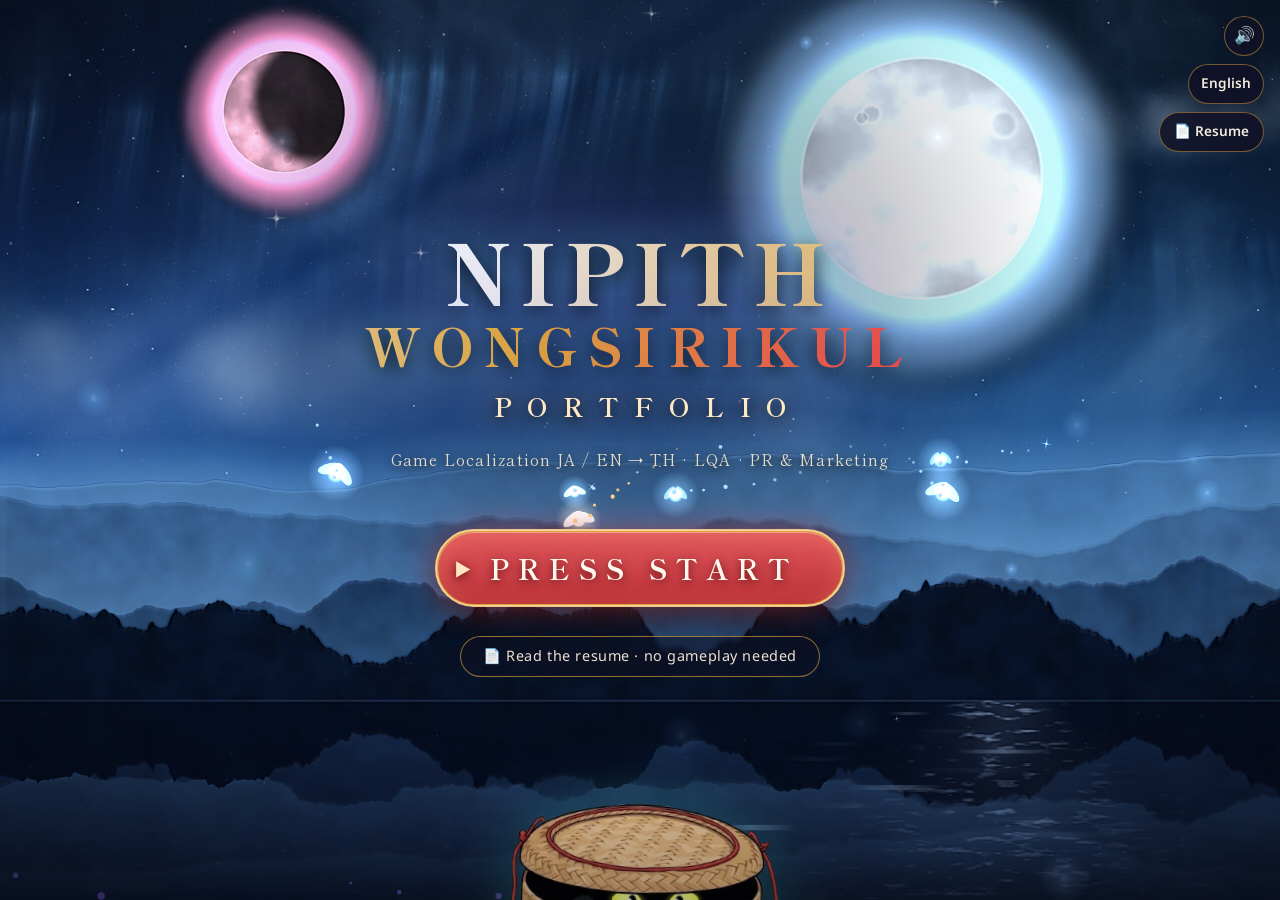
==== index.html @ 9133d3b0 "Interactive game resume — first commit เว็บเรซูเม่แบบเกม top-down (HTML + Canvas 2D + Vanilla JS, ไม" ====
<!DOCTYPE html>
<html lang="th">
<head>
  <meta charset="UTF-8">
  <meta name="viewport" content="width=device-width, initial-scale=1.0, user-scalable=no, viewport-fit=cover">
  <title>Interactive Game Resume</title>
  <link rel="icon" type="image/png" href="assets/favicon.png">
  <link rel="preconnect" href="https://fonts.googleapis.com">
  <link rel="preconnect" href="https://fonts.gstatic.com" crossorigin>

  <!-- ★ preload เฉพาะของที่ "จอแรก" ต้องใช้ (2026-07-20 — แก้อาการค้างก่อนเข้า Title)
       เดิมภาพห้อง/เฟอร์นิเจอร์แย่งแบนด์วิดท์กับฉากหลัง Title ทำให้ Title ขึ้นช้า ~5s
       ภาพห้องย้ายไปโหลดทีหลังแล้ว (renderer.preloadRoom() ใน main.js) -->
  <link rel="preload" as="image" href="assets/kratib.webp" fetchpriority="high">
  <link rel="preload" as="image" href="assets/bg-sky.webp">
  <link rel="preload" as="image" href="assets/bg-mid.webp">
  <link rel="preload" as="image" href="assets/bg-near.webp">
  <link href="https://fonts.googleapis.com/css2?family=Noto+Sans+Thai:wght@400;600;700&family=Noto+Sans+JP:wght@400;600;700&family=Orbitron:wght@500;700;900&family=Shippori+Mincho:wght@500;600;700;800&family=Noto+Serif+Thai:wght@500;600;700&display=swap" rel="stylesheet">
  <link rel="stylesheet" href="css/style.css">
</head>
<body>
  <canvas id="game-canvas"></canvas>

  <!-- ช่วงเปิดตัว: ข้อความทั้งหมดถูกเติมโดย JS จาก content.js -->
  <!-- ตัวบอกสถานะระหว่างรอโมดูล/ฟอนต์โหลด (CSS ล้วน ไม่รอ JS)
       title.js ลบทิ้งทันทีที่ Title พร้อม — กันจอว่างเปล่าดูเหมือนเว็บค้าง -->
  <div id="boot"><span class="boot-moon">月</span><span class="boot-bar"></span></div>

  <div id="intro">
    <canvas id="fx-canvas"></canvas>
    <img id="kratib" src="assets/kratib.webp" alt="Gatip" draggable="false" fetchpriority="high">
    <div id="intro-flash"></div>
    <div class="bar bar-top"></div>
    <div class="bar bar-bottom"></div>
    <div id="intro-title">
      <div id="intro-logo"></div>
      <div id="intro-tagline"></div>
      <!-- ★ 2026-07-20: บอกสายงานตั้งแต่วินาทีแรก — HR เปิดมาต้องรู้ทันทีว่าเราคือสายอะไร -->
      <div id="intro-role"></div>
      <div id="press-start"></div>
      <!-- ทางลัดสำหรับ HR ที่ไม่อยากเล่นเกม — เปิด Resume Mode ได้ตั้งแต่หน้า Title -->
      <button id="title-resume"></button>
    </div>
    <div id="intro-dialog" class="hidden">
      <div id="dialog-text"></div>
      <div id="dialog-next" class="hidden">▾</div>
      <div id="dialog-choices"></div>
    </div>
    <button id="intro-skip" class="hidden"></button>
  </div>

  <!-- Panel เนื้อหาตอน interact กับวัตถุ (ข้อความเติมโดย JS จาก content.js)
       โครง: หัว (คลื่นคราม+ชื่อ+ปุ่มปิด) คงที่ / เนื้อหา scroll ข้างใน — บน-ล่างไม่แหว่ง -->
  <div id="panel" class="hidden">
    <div id="panel-box">
      <div id="panel-head">
        <h2 id="panel-title"></h2>
        <button id="panel-close">✕</button>
      </div>
      <div id="panel-scroll">
        <div id="panel-body"></div>
      </div>
    </div>
  </div>

  <!-- Resume Mode: หน้า resume แบบ scroll ปกติสำหรับ HR ที่รีบ (เนื้อหาเติมโดย JS จาก content.js) -->
  <div id="resume-mode" class="hidden" role="dialog" aria-modal="true" aria-labelledby="resume-name">
    <button id="resume-close">✕</button>
    <div id="resume-box"></div>
  </div>

  <!-- ตัวควบคุมจอสัมผัส: จอยสติ๊กลอยตามจุดแตะ (ครึ่งซ้าย) + ปุ่ม interact (ขวาล่าง) -->
  <div id="joystick" class="hidden" aria-hidden="true"><div id="joystick-knob"></div></div>
  <button id="interact-btn" class="hidden" aria-label="interact">✦</button>

  <!-- screen transition: ม่านมืด fade ตอนสลับฉาก (เช่น กด 🏠 กลับหน้า Title) -->
  <div id="screen-fade" aria-hidden="true"></div>

  <!-- HUD มุมขวาบน: เสียง / ภาษา / Resume Mode / กลับหน้าหลัก -->
  <div id="hud">
    <button id="mute-btn" aria-label="toggle sound">🔊</button>
    <button id="lang-btn" aria-label="change language">🌐</button>
    <button id="resume-btn"></button>
    <button id="home-btn" class="hidden" aria-label="back to title">🏠</button>
  </div>

  <!-- ★ 2026-07-20: ตัวนับความคืบหน้า "สำรวจแล้ว x/13 โซน" — โผล่หลังเข้าห้องแล้ว
       ทำให้คนอยากเปิดดูให้ครบ (ข้อได้เปรียบเดียวที่เว็บเกมมีเหนือ PDF) -->
  <div id="progress" class="hidden" aria-live="polite"></div>

  <script type="module" src="js/main.js"></script>
</body>
</html>
---- css/style.css ----
/* ============================================
   Interactive Game Resume — Base Styles
   Palette: dark base + neon cyan/purple/pink glow
   ============================================ */

:root {
  /* พื้นหลังโทนมืด */
  --bg-deep: #0a0e1a;
  --bg-mid: #101828;
  --bg-soft: #141a2e;

  /* สีเรืองแสงหลัก (ฟ้า-ม่วง-ชมพู) */
  --neon-cyan: #4de3ff;
  --neon-purple: #a06bff;
  --neon-pink: #ff6bd6;

  /* ตัวอักษร */
  --text-main: #e8ecf8;
  --text-dim: #8a93b0;

  --font-body: 'Noto Sans Thai', 'Noto Sans JP', system-ui, -apple-system, sans-serif;
  --font-display: 'Orbitron', 'Noto Sans Thai', 'Noto Sans JP', sans-serif;
}

* {
  margin: 0;
  padding: 0;
  box-sizing: border-box;
}

html, body {
  width: 100%;
  height: 100%;
  overflow: hidden;
  background: var(--bg-deep);
  color: var(--text-main);
  font-family: var(--font-body);
  -webkit-font-smoothing: antialiased;
  touch-action: none;           /* กัน scroll/zoom บนมือถือระหว่างเล่น */
  overscroll-behavior: none;
  user-select: none;
  -webkit-user-select: none;
}

#game-canvas {
  position: fixed;
  inset: 0;
  width: 100%;
  height: 100%;
  display: block;
}

.hidden {
  display: none !important;
}

/* ============================================
   ช่วงเปิดตัว (Intro / First Impression)
   ============================================ */

#intro {
  position: fixed;
  inset: 0;
  z-index: 100;
  overflow: hidden;
  /* ฉากจริงเป็นเลเยอร์ภาพวาดบน canvas (parallax) — นี่คือสี fallback ระหว่างโหลด */
  background: linear-gradient(180deg, #03091a 0%, #0c2248 55%, #0a1a38 76%, #04101f 100%);
  transition: opacity 0.7s ease;
}

#intro.intro-exit {
  opacity: 0;
  pointer-events: none;
}

/* vignette ขอบจอมืดแบบหนัง — เพิ่มมิติให้ทั้งฉากโดยไม่กินแรงเครื่อง */
#intro::after {
  content: '';
  position: absolute;
  inset: 0;
  pointer-events: none;
  z-index: 4;
  background: radial-gradient(ellipse 90% 75% at 50% 42%,
    transparent 55%, rgba(4, 6, 13, 0.55) 100%);
}

#fx-canvas {
  position: absolute;
  inset: 0;
  width: 100%;
  height: 100%;
}

#kratib {
  position: absolute;
  top: 0;
  left: 0;
  width: clamp(200px, 42vmin, 400px);
  /* ★ 2026-07-20: ซ่อนไว้ก่อน — <img> อยู่ใน HTML ตั้งแต่แรก แต่ JS (type=module
     จึง defer) ยังไม่ทันย้ายตำแหน่ง ทำให้เห็นโลโก้กระติ๊บค้างมุมซ้ายบนหลายวินาที
     title.js จะเติม class .ready ให้ทันทีที่ตั้ง transform เสร็จ */
  visibility: hidden;
  will-change: transform;
  filter: drop-shadow(0 0 28px rgba(77, 227, 255, 0.35)) drop-shadow(0 14px 22px rgba(0, 0, 0, 0.5));
  pointer-events: none;
  user-select: none;
  -webkit-user-drag: none;
}

#kratib.ready {
  visibility: visible;
}

#kratib.fade-in {
  animation: fade-in 0.5s ease both;
}

@keyframes fade-in {
  from { opacity: 0; }
  to { opacity: 1; }
}

/* --- จอ Title / PRESS START --- */

#intro-title {
  position: absolute;
  inset: 0;
  display: flex;
  flex-direction: column;
  align-items: center;
  justify-content: center;
  gap: 14px;
  text-align: center;
  transition: opacity 0.45s ease;
}

#intro-title.fade-out {
  opacity: 0;
  pointer-events: none;
}

#intro-logo {
  font-family: var(--font-display);
  font-size: clamp(2.4rem, 8vw, 5.2rem);
  font-weight: 900;
  letter-spacing: 0.1em;
  line-height: 1.12;
  /* ★ ห้ามใส่ text-shadow ที่นี่ — ตัวอักษรเป็น background-clip:text (สีโปร่งใส)
     เงาจะทะลุขึ้นมาทับ gradient จนตัวอักษรกลายเป็นสีดำ ให้ใช้ drop-shadow ที่ .logo-row */
}

.logo-row {
  display: block;
  white-space: nowrap;
  /* เงาดำหนาตัดฉากสว่าง + glow สองชั้น (drop-shadow เคารพรูปตัวอักษร gradient) */
  filter:
    drop-shadow(0 5px 10px rgba(0, 0, 0, 0.9))
    drop-shadow(0 0 22px rgba(77, 227, 255, 0.45))
    drop-shadow(0 0 55px rgba(160, 107, 255, 0.55));
}

/* นามสกุลบรรทัดสอง ย่อลงให้ความกว้างสมดุลแบบโลโก้เกมสองชั้น */
#intro-logo .logo-row:nth-child(2) {
  font-size: 0.62em;
  letter-spacing: 0.22em;
}

/* ตัวอักษรโลโก้แยกตัว: slam ตอกลงจอทีละตัว แล้วคลื่นแสงวิ่งไล่ผ่าน
   (gradient ของแต่ละตัวถูกเซ็ตจาก JS ให้ไล่สีต่อเนื่องทั้งคำ) */
.logo-letter {
  display: inline-block;
  -webkit-background-clip: text;
  background-clip: text;
  color: transparent;
  animation:
    letter-slam 0.5s cubic-bezier(0.16, 1, 0.3, 1) both,
    letter-wave 2.6s ease-in-out infinite;
}

@keyframes letter-slam {
  0% { opacity: 0; transform: translateY(-110px) scale(3); filter: blur(16px); }
  55% { opacity: 1; transform: translateY(0) scale(1); filter: blur(0); }
  72% { transform: translateY(7px) scale(0.94); }
  100% { transform: translateY(0) scale(1); filter: blur(0); }
}

@keyframes letter-wave {
  0%, 100% { filter: brightness(1); }
  50% { filter: brightness(1.8); }
}

/* โลโก้แตกกระจายไปแล้ว (particle รับช่วงต่อบน canvas) */
#intro-logo.shattered .logo-letter {
  visibility: hidden;
  animation: none;
}

/* กด START แล้ว: ซ่อน tagline + PRESS START แต่โลโก้อยู่ต่อรอโดนพุ่งทะลุ */
#intro.go #intro-tagline,
#intro.go #press-start {
  animation: none;
  opacity: 0;
  transition: opacity 0.25s ease;
  pointer-events: none;
}

#intro-tagline {
  font-family: var(--font-display);
  font-size: clamp(1rem, 3vw, 1.6rem);
  font-weight: 700;
  letter-spacing: 0.62em;
  padding-left: 0.62em; /* ชดเชย letter-spacing ตัวสุดท้าย */
  color: #dcebff;
  text-shadow:
    0 3px 14px rgba(0, 0, 0, 0.9),
    0 0 26px rgba(77, 227, 255, 0.55);
  animation: fade-up 0.8s ease 0.55s both;
}

#press-start {
  position: relative;
  margin-top: 42px;
  padding: 13px 36px 13px calc(36px + 0.3em);
  font-family: var(--font-display);
  font-size: clamp(1rem, 3vw, 1.5rem);
  letter-spacing: 0.3em;
  color: var(--neon-cyan);
  text-shadow: 0 0 18px rgba(77, 227, 255, 0.8);
  border: 1px solid rgba(77, 227, 255, 0.5);
  border-radius: 999px;
  background: rgba(77, 227, 255, 0.06);
  box-shadow:
    0 0 26px rgba(77, 227, 255, 0.22),
    inset 0 0 20px rgba(77, 227, 255, 0.08);
  cursor: pointer;
  animation:
    fade-up 0.6s ease 1.2s both,
    press-pulse 1.6s ease-in-out 1.9s infinite;
}

/* วงแหวนพลังงานขยายออกจากปุ่มเป็นจังหวะ */
#press-start::after {
  content: '';
  position: absolute;
  inset: -1px;
  border-radius: 999px;
  border: 1px solid rgba(77, 227, 255, 0.65);
  animation: press-ring 1.9s ease-out 2.1s infinite;
  pointer-events: none;
}

@keyframes press-ring {
  0% { opacity: 0.8; transform: scale(1); }
  100% { opacity: 0; transform: scale(1.4, 2.1); }
}

@keyframes fade-up {
  from { opacity: 0; transform: translateY(22px); }
  to { opacity: 1; transform: translateY(0); }
}

@keyframes press-pulse {
  0%, 100% { opacity: 1; }
  50% { opacity: 0.45; }
}

/* --- จอแฟลชขาวตอน "ตูม" --- */

#intro-flash {
  position: absolute;
  inset: 0;
  background: #fff;
  opacity: 0;
  pointer-events: none;
  z-index: 6; /* ทับ letterbox ด้วยตอนแฟลช */
}

#intro-flash.go {
  animation: flash-fade 0.55s ease-out both;
}

@keyframes flash-fade {
  0% { opacity: 0.95; }
  100% { opacity: 0; }
}

/* --- letterbox แถบหนังโรง --- */

.bar {
  position: absolute;
  left: 0;
  right: 0;
  height: 0;
  background: #04060d;
  z-index: 5;
  transition: height 0.5s cubic-bezier(0.16, 1, 0.3, 1);
}

.bar-top { top: 0; }
.bar-bottom { bottom: 0; }

#intro.bars .bar-top,
#intro.bars .bar-bottom {
  height: 8vh;
}

/* --- สั่นรัวเบาๆ ตอน charge / ซูมกระแทกตอน apex --- */

#intro.charging {
  animation: charge-rumble 0.075s linear infinite;
}

@keyframes charge-rumble {
  0% { transform: translate(1px, -1px); }
  50% { transform: translate(-1px, 1px); }
  100% { transform: translate(1px, 0); }
}

#intro.apex-hit {
  animation: apex-hit 0.55s cubic-bezier(0.22, 1, 0.36, 1);
}

/* จอสะเทือนสั้นๆ ตอนตัวอักษรโลโก้ตัวสุดท้ายตอกลงจอ */
#intro.title-boom {
  animation: title-boom 0.3s ease-out;
}

@keyframes title-boom {
  0% { transform: translate(0, 0); }
  25% { transform: translate(-6px, 5px); }
  50% { transform: translate(5px, -4px); }
  75% { transform: translate(-3px, 2px); }
  100% { transform: translate(0, 0); }
}

@keyframes apex-hit {
  0% { transform: scale(1); }
  10% { transform: scale(1.09) translate(-12px, 9px); }
  26% { transform: scale(1.07) translate(11px, -8px); }
  44% { transform: scale(1.045) translate(-8px, 5px); }
  64% { transform: scale(1.02) translate(5px, -3px); }
  100% { transform: scale(1); }
}

/* --- กล่องเลือกภาษา (กระจกฝ้า + กรอบ gradient เรืองแสง) --- */

#intro-dialog {
  position: absolute;
  left: 50%;
  bottom: max(7vh, env(safe-area-inset-bottom));
  transform: translateX(-50%);
  z-index: 10; /* ให้ลอยเหนือ vignette และ letterbox เสมอ — กรอบไม่โดนกลืน */
  width: min(620px, calc(100vw - 32px));
  padding: 26px 28px 24px;
  border-radius: 20px;
  text-align: center;
  background: rgba(20, 26, 46, 0.72);
  backdrop-filter: blur(16px);
  -webkit-backdrop-filter: blur(16px);
  border: 1px solid transparent;
  /* กรอบ gradient ฟ้า→ม่วง→ชมพู แบบเดียวกับโลโก้ */
  background-image:
    linear-gradient(rgba(20, 26, 46, 0.72), rgba(20, 26, 46, 0.72)),
    linear-gradient(115deg, var(--neon-cyan), var(--neon-purple), var(--neon-pink));
  background-origin: border-box;
  background-clip: padding-box, border-box;
  box-shadow:
    0 0 44px rgba(160, 107, 255, 0.22),
    0 10px 40px rgba(0, 0, 0, 0.45),
    inset 0 0 30px rgba(160, 107, 255, 0.07);
  animation: dialog-rise 0.45s cubic-bezier(0.16, 1, 0.3, 1) both;
}

@keyframes dialog-rise {
  from { opacity: 0; transform: translateX(-50%) translateY(30px) scale(0.94); }
  to { opacity: 1; transform: translateX(-50%) translateY(0) scale(1); }
}

#dialog-text {
  font-size: clamp(1rem, 2.6vw, 1.15rem);
  font-weight: 600;
  line-height: 1.6;
  letter-spacing: 0.04em;
  color: var(--text-main);
  text-shadow: 0 0 14px rgba(77, 227, 255, 0.35);
}

/* โหมดบทพูด (แนะนำตัว): ชิดซ้ายอ่านง่าย + ความสูงคงที่ กล่องไม่เด้งตอน typewriter พิมพ์ */
#intro-dialog.talk {
  text-align: left;
}

#intro-dialog.talk #dialog-text {
  min-height: 3.4em;
  padding-right: 20px; /* เว้นที่ให้ลูกศร ▾ ไม่ทับตัวหนังสือ */
}

#dialog-next {
  position: absolute;
  right: 18px;
  bottom: 10px;
  color: var(--neon-cyan);
  animation: next-bob 0.9s ease-in-out infinite;
}

@keyframes next-bob {
  0%, 100% { transform: translateY(0); }
  50% { transform: translateY(5px); }
}

#dialog-choices {
  display: flex;
  flex-wrap: wrap;
  gap: 12px;
  margin-top: 18px;
}

#dialog-choices:empty {
  display: none;
}

.choice-btn {
  flex: 1 1 auto;
  min-width: 130px;
  padding: 14px 18px;
  border-radius: 14px;
  border: 1px solid rgba(160, 107, 255, 0.45);
  background: rgba(160, 107, 255, 0.12);
  color: var(--text-main);
  font-family: var(--font-body);
  font-size: 1rem;
  font-weight: 600;
  cursor: pointer;
  transition: transform 0.15s ease, background 0.15s ease, box-shadow 0.15s ease;
}

.choice-btn:hover,
.choice-btn:focus-visible {
  background: rgba(160, 107, 255, 0.28);
  box-shadow: 0 0 18px rgba(160, 107, 255, 0.45);
  transform: translateY(-2px);
  outline: none;
}

.choice-btn:active {
  transform: translateY(0) scale(0.97);
}

/* ปุ่มภาษา 3 ปุ่ม คนละสี accent: ฟ้า / ม่วง / ชมพู */
.lang-btn {
  font-size: 1.15rem;
  text-align: center;
}

.lang-btn:nth-child(1) {
  border-color: rgba(77, 227, 255, 0.55);
  background: rgba(77, 227, 255, 0.1);
}
.lang-btn:nth-child(1):hover,
.lang-btn:nth-child(1):focus-visible {
  background: rgba(77, 227, 255, 0.26);
  box-shadow: 0 0 20px rgba(77, 227, 255, 0.5);
}

.lang-btn:nth-child(2) {
  border-color: rgba(160, 107, 255, 0.55);
  background: rgba(160, 107, 255, 0.1);
}

.lang-btn:nth-child(3) {
  border-color: rgba(255, 107, 214, 0.55);
  background: rgba(255, 107, 214, 0.1);
}
.lang-btn:nth-child(3):hover,
.lang-btn:nth-child(3):focus-visible {
  background: rgba(255, 107, 214, 0.26);
  box-shadow: 0 0 20px rgba(255, 107, 214, 0.5);
}

/* --- ปุ่ม skip / HUD --- */

#intro-skip {
  position: absolute;
  top: max(16px, env(safe-area-inset-top));
  right: 70px;
  z-index: 10; /* เหนือ vignette/letterbox เช่นเดียวกับกล่องเลือกภาษา */
  padding: 8px 16px;
  border-radius: 999px;
  border: 1px solid rgba(138, 147, 176, 0.4);
  background: rgba(20, 26, 46, 0.5);
  backdrop-filter: blur(8px);
  color: var(--text-dim);
  font-family: var(--font-body);
  font-size: 0.9rem;
  cursor: pointer;
  transition: color 0.15s ease, border-color 0.15s ease;
}

#intro-skip:hover {
  color: var(--text-main);
  border-color: var(--neon-cyan);
}

/* --- Panel เนื้อหา (interact กับวัตถุในสตูดิโอ) --- */

#panel {
  position: fixed;
  inset: 0;
  z-index: 150;
  display: flex;
  align-items: center;
  justify-content: center;
  padding: 20px;
  background: rgba(3, 6, 14, 0.55);
  backdrop-filter: blur(4px);
  -webkit-backdrop-filter: blur(4px);
}

#panel-box {
  position: relative;
  width: min(720px, 100%);
  max-height: min(84vh, 760px);
  overflow-y: auto;
  padding: 28px 30px 26px;
  border-radius: 20px;
  border: 1px solid transparent;
  /* กรอบ gradient ชุดเดียวกับกล่องเลือกภาษา */
  background-image:
    linear-gradient(rgba(16, 22, 42, 0.88), rgba(16, 22, 42, 0.88)),
    linear-gradient(115deg, var(--neon-cyan), var(--neon-purple), var(--neon-pink));
  background-origin: border-box;
  background-clip: padding-box, border-box;
  box-shadow:
    0 0 44px rgba(160, 107, 255, 0.25),
    0 14px 44px rgba(0, 0, 0, 0.5);
  animation: panel-pop 0.3s cubic-bezier(0.16, 1, 0.3, 1) both;
}

@keyframes panel-pop {
  from { opacity: 0; transform: translateY(18px) scale(0.94); }
  to { opacity: 1; transform: translateY(0) scale(1); }
}

#panel-title {
  font-size: clamp(1.2rem, 3.4vw, 1.55rem);
  font-weight: 700;
  margin-bottom: 14px;
  padding-right: 36px; /* เว้นที่ปุ่มปิด */
  text-shadow: 0 0 18px rgba(77, 227, 255, 0.35);
}

#panel-body p {
  line-height: 1.7;
  margin-bottom: 10px;
}

#panel-body p.todo {
  color: var(--text-dim);
  font-style: italic;
  border-left: 3px solid rgba(255, 210, 77, 0.5);
  padding-left: 10px;
}

#panel-close {
  position: absolute;
  top: 14px;
  right: 14px;
  width: 36px;
  height: 36px;
  border-radius: 50%;
  border: 1px solid rgba(138, 147, 176, 0.4);
  background: rgba(20, 26, 46, 0.6);
  color: var(--text-main);
  font-size: 1rem;
  cursor: pointer;
  transition: box-shadow 0.15s ease, transform 0.15s ease;
}

#panel-close:hover {
  box-shadow: 0 0 14px rgba(255, 107, 214, 0.5);
  transform: scale(1.1);
}

/* HUD เรียงแนวตั้งมุมขวาบน — ไม่ชนปุ่ม "ข้าม" ของ intro (อยู่ที่ right:70px แถวบนสุด) */
#hud {
  position: fixed;
  top: max(16px, env(safe-area-inset-top));
  right: 16px;
  z-index: 200;
  display: flex;
  flex-direction: column;
  align-items: flex-end;
  gap: 8px;
}

#mute-btn,
#home-btn,
#lang-btn,
#resume-btn {
  height: 40px;
  border-radius: 999px;
  border: 1px solid rgba(77, 227, 255, 0.35);
  background: rgba(20, 26, 46, 0.55);
  backdrop-filter: blur(8px);
  color: var(--text-main);
  font-family: var(--font-body);
  font-size: 1.05rem;
  cursor: pointer;
  transition: box-shadow 0.15s ease, transform 0.15s ease;
}

#mute-btn,
#home-btn {
  width: 40px;
}

#lang-btn {
  min-width: 40px;
  padding: 0 12px;
  font-size: 0.85rem;
  font-weight: 600;
  border-color: rgba(160, 107, 255, 0.45);
}

#resume-btn {
  padding: 0 14px;
  font-size: 0.85rem;
  font-weight: 600;
  border-color: rgba(255, 107, 214, 0.5);
  background: rgba(255, 107, 214, 0.12);
}

#mute-btn:hover,
#home-btn:hover,
#lang-btn:hover,
#resume-btn:hover {
  box-shadow: 0 0 14px rgba(77, 227, 255, 0.4);
  transform: scale(1.06);
}

#resume-btn:hover {
  box-shadow: 0 0 14px rgba(255, 107, 214, 0.5);
}

/* ============================================
   ตัวควบคุมจอสัมผัส (โชว์เมื่อผู้ใช้แตะจอ)
   ============================================ */

/* วงจอยสติ๊กลอยตามจุดแตะ — ตำแหน่ง left/top เซ็ตจาก JS */
#joystick {
  position: fixed;
  z-index: 90;
  width: 128px;
  height: 128px;
  transform: translate(-50%, -50%);
  border-radius: 50%;
  border: 2px solid rgba(77, 227, 255, 0.35);
  background: rgba(20, 26, 46, 0.25);
  box-shadow:
    0 0 24px rgba(77, 227, 255, 0.18),
    inset 0 0 18px rgba(77, 227, 255, 0.08);
  pointer-events: none; /* นิ้วคุยกับ canvas โดยตรง วงนี้แค่โชว์ */
}

#joystick-knob {
  position: absolute;
  left: 50%;
  top: 50%;
  width: 52px;
  height: 52px;
  border-radius: 50%;
  transform: translate(-50%, -50%);
  background: radial-gradient(circle at 35% 30%,
    rgba(150, 240, 255, 0.95), rgba(77, 227, 255, 0.5) 60%, rgba(77, 227, 255, 0.3));
  box-shadow: 0 0 18px rgba(77, 227, 255, 0.55);
}

/* ปุ่ม interact ✦ ลอยขวาล่าง — โชว์เฉพาะตอนมีวัตถุในระยะ */
#interact-btn {
  position: fixed;
  right: max(24px, env(safe-area-inset-right));
  bottom: max(84px, calc(64px + env(safe-area-inset-bottom)));
  z-index: 90;
  width: 76px;
  height: 76px;
  border-radius: 50%;
  border: 2px solid rgba(77, 227, 255, 0.6);
  background: rgba(20, 26, 46, 0.6);
  backdrop-filter: blur(8px);
  color: var(--neon-cyan);
  font-size: 1.8rem;
  cursor: pointer;
  text-shadow: 0 0 14px rgba(77, 227, 255, 0.8);
  box-shadow:
    0 0 26px rgba(77, 227, 255, 0.35),
    inset 0 0 18px rgba(77, 227, 255, 0.1);
  animation: press-pulse 1.6s ease-in-out infinite;
}

#interact-btn:active {
  transform: scale(0.92);
}

/* ============================================
   Resume Mode — หน้า resume แบบ scroll ปกติสำหรับ HR ที่รีบ
   เป็น HTML ธรรมดา อ่านด้วย screen reader ได้ + copy ข้อความได้
   ============================================ */

#resume-mode {
  position: fixed;
  inset: 0;
  z-index: 180; /* ทับ panel (150) แต่อยู่ใต้ HUD (200) — mute/ภาษา ยังกดได้ */
  overflow-y: auto;
  touch-action: pan-y;
  overscroll-behavior: contain;
  background: linear-gradient(180deg, rgba(6, 9, 20, 0.97), rgba(12, 17, 34, 0.97));
  backdrop-filter: blur(10px);
  -webkit-backdrop-filter: blur(10px);
  user-select: text;
  -webkit-user-select: text;
}

#resume-box {
  width: min(760px, calc(100% - 32px));
  margin: 0 auto;
  padding: max(64px, env(safe-area-inset-top)) 0 80px;
  animation: panel-pop 0.3s cubic-bezier(0.16, 1, 0.3, 1) both;
}

#resume-head {
  text-align: center;
  margin-bottom: 24px;
}

#resume-name {
  font-family: var(--font-display);
  font-weight: 900;
  font-size: clamp(1.6rem, 5.5vw, 2.6rem);
  letter-spacing: 0.08em;
  line-height: 1.25;
  background: linear-gradient(115deg, var(--neon-cyan), var(--neon-purple), var(--neon-pink));
  -webkit-background-clip: text;
  background-clip: text;
  color: transparent;
  filter: drop-shadow(0 0 22px rgba(160, 107, 255, 0.35));
}

#resume-tagline {
  margin-top: 8px;
  font-family: var(--font-display);
  font-size: 0.85rem;
  letter-spacing: 0.5em;
  padding-left: 0.5em;
  color: var(--text-dim);
}

#resume-sub {
  margin-top: 14px;
  color: var(--text-dim);
}

.resume-actions {
  display: flex;
  flex-wrap: wrap;
  justify-content: center;
  gap: 12px;
  margin-bottom: 10px;
}

.resume-actions .todo-btn {
  opacity: 0.55;
  cursor: not-allowed;
  border-color: rgba(255, 210, 77, 0.5);
}

.resume-note {
  text-align: center;
  font-size: 0.85rem;
  color: var(--text-dim);
  font-style: italic;
  margin-bottom: 28px;
}

.resume-card {
  padding: 22px 24px;
  margin-bottom: 16px;
  border-radius: 18px;
  border: 1px solid rgba(160, 107, 255, 0.28);
  background: rgba(16, 22, 42, 0.75);
  box-shadow: 0 6px 24px rgba(0, 0, 0, 0.35);
}

.resume-card h2 {
  font-size: 1.15rem;
  margin-bottom: 10px;
  text-shadow: 0 0 16px rgba(77, 227, 255, 0.3);
}

.resume-card p {
  line-height: 1.7;
  margin-bottom: 6px;
}

.resume-card p.todo,
.resume-note.todo {
  color: var(--text-dim);
  font-style: italic;
}

.resume-card p.todo {
  border-left: 3px solid rgba(255, 210, 77, 0.5);
  padding-left: 10px;
}

/* ปุ่มปิด ✕ ลอยมุมซ้ายบน (ขวาบนเป็นที่ของ HUD) */
#resume-close {
  position: fixed;
  top: max(16px, env(safe-area-inset-top));
  left: 16px;
  width: 40px;
  height: 40px;
  border-radius: 50%;
  border: 1px solid rgba(138, 147, 176, 0.4);
  background: rgba(20, 26, 46, 0.6);
  backdrop-filter: blur(8px);
  color: var(--text-main);
  font-size: 1rem;
  cursor: pointer;
  transition: box-shadow 0.15s ease, transform 0.15s ease;
}

#resume-close:hover {
  box-shadow: 0 0 14px rgba(255, 107, 214, 0.5);
  transform: scale(1.1);
}

/* --- reduce motion --- */

/* เคารพ reduce motion ของ OS — ยกเว้นผู้ใช้กดปุ่ม FULL FX เอง (html.fx-full) */
@media (prefers-reduced-motion: reduce) {
  html:not(.fx-full) #press-start,
  html:not(.fx-full) #press-start::after,
  html:not(.fx-full) #dialog-next,
  html:not(.fx-full) #intro-logo,
  html:not(.fx-full) .logo-letter,
  html:not(.fx-full) #intro-tagline,
  html:not(.fx-full) #intro.charging,
  html:not(.fx-full) #intro.apex-hit,
  html:not(.fx-full) #intro.title-boom,
  html:not(.fx-full) #interact-btn,
  html:not(.fx-full) #resume-box {
    animation: none;
  }
}

/* ปุ่มชวนเปิดเอฟเฟกต์เต็ม (โชว์เฉพาะเครื่องที่ตั้ง reduce motion ไว้) */
#fx-btn {
  margin-top: 18px;
  padding: 8px 20px;
  border-radius: 999px;
  border: 1px solid rgba(255, 107, 214, 0.45);
  background: rgba(255, 107, 214, 0.08);
  color: var(--text-dim);
  font-family: var(--font-display);
  font-size: 0.85rem;
  letter-spacing: 0.18em;
  cursor: pointer;
  transition: color 0.15s ease, box-shadow 0.15s ease;
}

#fx-btn:hover,
#fx-btn:focus-visible {
  color: var(--text-main);
  box-shadow: 0 0 16px rgba(255, 107, 214, 0.4);
  outline: none;
}

/* ============================================
   screen transition — ม่านมืด fade ตอนสลับฉาก (ปุ่ม 🏠 กลับหน้า Title)
   z-index 300 = ทับทุกอย่างรวม HUD (200) ระหว่างเปลี่ยนหน้า
   ============================================ */
#screen-fade {
  position: fixed;
  inset: 0;
  background: #05070f;
  opacity: 0;
  pointer-events: none;
  transition: opacity 0.4s ease;
  z-index: 300;
}

#screen-fade.active {
  opacity: 1;
  pointer-events: auto; /* กันกดปุ่มซ้ำระหว่างกำลัง fade ออก */
}

/* ============================================
   ปุ่มลิงก์ท้าย panel/การ์ด resume (email / LinkedIn / ดาวน์โหลด PDF)
   — โทนเดียวกับ .choice-btn แต่เป็น <a> และกะทัดรัดกว่า
   ============================================ */
a.choice-btn {
  /* ปุ่มดาวน์โหลด PDF ใน Resume Mode เปลี่ยนจาก <button> เป็น <a> */
  display: inline-flex;
  align-items: center;
  justify-content: center;
  text-align: center;
  text-decoration: none;
}

.panel-links {
  display: flex;
  flex-wrap: wrap;
  gap: 10px;
  margin-top: 16px;
}

.panel-link {
  display: inline-flex;
  align-items: center;
  padding: 10px 16px;
  border-radius: 12px;
  border: 1px solid rgba(77, 227, 255, 0.45);
  background: rgba(77, 227, 255, 0.1);
  color: var(--text-main);
  font-weight: 600;
  font-size: 0.95rem;
  text-decoration: none;
  transition: transform 0.15s ease, background 0.15s ease, box-shadow 0.15s ease;
}

.panel-link:hover,
.panel-link:focus-visible {
  background: rgba(77, 227, 255, 0.25);
  box-shadow: 0 0 16px rgba(77, 227, 255, 0.45);
  transform: translateY(-2px);
  outline: none;
}

.panel-link:active {
  transform: translateY(0) scale(0.97);
}

/* ============================================
   Showcase ใน panel — hero image / โลโก้ / stat chip / embed คลิป
   (สไตล์ "presentation ก่อน ตัวหนังสือทีหลัง" — เจ้าของสั่ง 2026-07-17)
   ============================================ */
img.panel-hero {
  display: block;
  width: 100%;
  max-height: 220px;
  object-fit: cover;
  border-radius: 14px;
  margin-bottom: 16px;
  border: 1px solid rgba(160, 107, 255, 0.35);
  box-shadow: 0 6px 24px rgba(0, 0, 0, 0.45);
}

/* โลโก้บริษัทบนการ์ดไล่สี (ใช้ตอนไม่มี key art) */
.panel-hero.logo-card {
  display: flex;
  align-items: center;
  justify-content: center;
  padding: 26px 20px;
  margin-bottom: 16px;
  border-radius: 14px;
  border: 1px solid rgba(160, 107, 255, 0.35);
  background:
    radial-gradient(120% 160% at 20% 0%, rgba(77, 227, 255, 0.16), transparent 55%),
    radial-gradient(130% 170% at 85% 100%, rgba(255, 107, 214, 0.14), transparent 55%),
    rgba(10, 14, 28, 0.85);
}

.panel-hero.logo-card img {
  max-width: 78%;
  max-height: 64px;
  filter: drop-shadow(0 0 14px rgba(77, 227, 255, 0.35));
}

/* แถวตัวเลขเด่น — ตัวเลขใหญ่ gradient แบบโลโก้เกม */
.stat-row {
  display: flex;
  flex-wrap: wrap;
  gap: 10px;
  margin-bottom: 16px;
}

.stat-chip {
  flex: 1 1 0;
  min-width: 96px;
  padding: 12px 10px 10px;
  text-align: center;
  border-radius: 14px;
  border: 1px solid rgba(160, 107, 255, 0.3);
  background: rgba(160, 107, 255, 0.08);
}

.stat-v {
  font-family: var(--font-display);
  font-size: clamp(1.6rem, 4.4vw, 2.2rem);
  font-weight: 900;
  line-height: 1.1;
  background-image: linear-gradient(115deg, var(--neon-cyan), var(--neon-purple), var(--neon-pink));
  -webkit-background-clip: text;
  background-clip: text;
  color: transparent;
  filter: drop-shadow(0 0 12px rgba(77, 227, 255, 0.35));
}

/* ไล่สี accent ทีละใบ ฟ้า → ม่วง → ชมพู → ทอง ให้แถวตัวเลขมีชีวิต */
.stat-chip:nth-child(4n+1) { border-color: rgba(77, 227, 255, 0.45); background: rgba(77, 227, 255, 0.08); }
.stat-chip:nth-child(4n+2) { border-color: rgba(160, 107, 255, 0.45); background: rgba(160, 107, 255, 0.08); }
.stat-chip:nth-child(4n+3) { border-color: rgba(255, 107, 214, 0.45); background: rgba(255, 107, 214, 0.08); }
.stat-chip:nth-child(4n+4) { border-color: rgba(255, 210, 77, 0.45); background: rgba(255, 210, 77, 0.08); }

.stat-l {
  margin-top: 4px;
  font-size: 0.78rem;
  color: var(--text-dim);
  line-height: 1.3;
}

/* embed คลิป YouTube */
.panel-video-wrap {
  margin: 16px 0 4px;
}

.yt-head {
  display: flex;
  align-items: center;
  gap: 10px;
  margin-bottom: 10px;
  font-weight: 700;
}

.yt-head img {
  width: 40px;
  height: 40px;
  border-radius: 50%;
  border: 2px solid rgba(255, 107, 214, 0.5);
}

.panel-video {
  position: relative;
  width: 100%;
  aspect-ratio: 16 / 9;
  border-radius: 14px;
  overflow: hidden;
  border: 1px solid rgba(77, 227, 255, 0.35);
  background: #000;
}

/* คลิป Shorts แนวตั้ง — จำกัดความสูง ไม่ให้ยึดทั้ง panel */
.panel-video.vertical {
  aspect-ratio: 9 / 16;
  max-width: 240px;
  margin: 0 auto;
}

.panel-video iframe {
  position: absolute;
  inset: 0;
  width: 100%;
  height: 100%;
  border: 0;
}

/* ============================================
   Carousel — สไลด์ภาพผลงานเลื่อนได้ (scroll-snap: ปัดนิ้ว/ลาก + ปุ่ม ‹ ›)
   ============================================ */
.car-wrap {
  position: relative;
  margin-bottom: 16px;
}

.carousel {
  display: flex;
  overflow-x: auto;
  scroll-snap-type: x mandatory;
  scrollbar-width: none;
  border-radius: 14px;
}

.carousel::-webkit-scrollbar { display: none; }

.car-slide {
  flex: 0 0 100%;
  scroll-snap-align: center;
  min-width: 0;
}

.car-slide .car-img,
.car-slide .logo-card {
  display: block;
  width: 100%;
  height: 300px;
  object-fit: cover;
  border-radius: 14px;
  border: 1px solid rgba(160, 107, 255, 0.35);
  box-shadow: 0 6px 24px rgba(0, 0, 0, 0.45);
}

/* ภาพแนวตั้ง (ปกมังงะ) — โชว์ทั้งใบ ไม่ crop หัวท้าย */
.car-slide .car-img.tall {
  object-fit: contain;
  background: rgba(10, 14, 28, 0.85);
}

.car-slide .logo-card {
  display: flex;
  align-items: center;
  justify-content: center;
  padding: 26px;
}

.car-slide .logo-card img {
  max-width: 70%;
  max-height: 110px;
  filter: drop-shadow(0 0 16px rgba(77, 227, 255, 0.35));
}

.car-link { display: block; }

.car-cap {
  margin-top: 8px;
  text-align: center;
  font-size: 0.88rem;
  color: var(--text-dim);
}

/* การ์ด "?" โปรเจ็คลับ (NDA) + การ์ดตัวอักษร (ยังไม่มีภาพ) */
.mystery-card,
.text-card {
  display: flex;
  align-items: center;
  justify-content: center;
  width: 100%;
  height: 300px;
  border-radius: 14px;
  border: 1px dashed rgba(255, 210, 77, 0.55);
  background:
    radial-gradient(120% 160% at 50% 0%, rgba(255, 210, 77, 0.12), transparent 60%),
    rgba(10, 14, 28, 0.85);
}

.mystery-card {
  font-family: var(--font-display);
  font-size: 7rem;
  font-weight: 900;
  color: rgba(255, 210, 77, 0.9);
  text-shadow: 0 0 34px rgba(255, 210, 77, 0.55);
  animation: mystery-pulse 2.4s ease-in-out infinite;
}

@keyframes mystery-pulse {
  0%, 100% { opacity: 0.75; transform: scale(1); }
  50% { opacity: 1; transform: scale(1.08); }
}

.text-card {
  font-family: var(--font-display);
  font-size: clamp(1.4rem, 4vw, 2rem);
  font-weight: 900;
  letter-spacing: 0.14em;
  color: var(--text-main);
  border-style: solid;
  border-color: rgba(160, 107, 255, 0.45);
  text-shadow: 0 0 22px rgba(160, 107, 255, 0.6);
}

/* ปุ่มเลื่อน ‹ › + จุดบอกตำแหน่ง */
.car-btn {
  position: absolute;
  top: 138px;
  transform: translateY(-50%);
  width: 40px;
  height: 40px;
  border-radius: 50%;
  border: 1px solid rgba(160, 107, 255, 0.5);
  background: rgba(10, 14, 28, 0.75);
  color: var(--text-main);
  font-size: 1.5rem;
  line-height: 1;
  cursor: pointer;
  z-index: 2;
  transition: box-shadow 0.15s ease, transform 0.15s ease;
}

.car-btn:hover { box-shadow: 0 0 16px rgba(160, 107, 255, 0.55); }
.car-btn.prev { left: 10px; }
.car-btn.next { right: 10px; }

.car-dots {
  display: flex;
  justify-content: center;
  gap: 8px;
  margin-top: 10px;
}

.car-dot {
  width: 9px;
  height: 9px;
  border-radius: 50%;
  border: none;
  background: rgba(138, 147, 176, 0.4);
  cursor: pointer;
  transition: background 0.2s ease, transform 0.2s ease;
}

.car-dot.on {
  background: var(--neon-cyan);
  transform: scale(1.3);
  box-shadow: 0 0 10px rgba(77, 227, 255, 0.6);
}

/* คลิปแบบแตะแล้วเล่น: thumbnail + ปุ่ม play ลอยกลาง */
.panel-video.thumb {
  cursor: pointer;
}

.panel-video.thumb img {
  position: absolute;
  inset: 0;
  width: 100%;
  height: 100%;
  object-fit: cover;
}

.video-play {
  position: absolute;
  inset: 0;
  display: flex;
  align-items: center;
  justify-content: center;
  background: rgba(3, 6, 14, 0.25);
  transition: background 0.2s ease;
}

.video-play::after {
  content: '';
  width: 0;
  height: 0;
  border-left: 26px solid #fff;
  border-top: 16px solid transparent;
  border-bottom: 16px solid transparent;
  margin-left: 6px;
  filter: drop-shadow(0 0 14px rgba(255, 0, 51, 0.8));
}

.video-play::before {
  content: '';
  position: absolute;
  width: 74px;
  height: 52px;
  border-radius: 16px;
  background: rgba(255, 0, 51, 0.9);
  box-shadow: 0 0 26px rgba(255, 0, 51, 0.55);
}

.panel-video.thumb:hover .video-play { background: rgba(3, 6, 14, 0.05); }

/* คลิปในสไลด์ carousel */
.car-slide .panel-video {
  height: 300px;
  aspect-ratio: auto;
}

.car-slide .panel-video.vertical {
  max-width: 200px;
  margin: 0 auto;
}

/* ชิปรายชื่อเครือข่าย/พันธมิตร */
.tag-row {
  display: flex;
  flex-wrap: wrap;
  gap: 8px;
  margin: 4px 0 14px;
}

.tag {
  padding: 7px 14px;
  border-radius: 999px;
  font-size: 0.88rem;
  font-weight: 600;
  color: var(--text-main);
  border: 1px solid rgba(77, 227, 255, 0.4);
  background: rgba(77, 227, 255, 0.08);
}

.tag:nth-child(3n+2) { border-color: rgba(160, 107, 255, 0.4); background: rgba(160, 107, 255, 0.08); }
.tag:nth-child(3n+3) { border-color: rgba(255, 107, 214, 0.4); background: rgba(255, 107, 214, 0.08); }

/* ภาพสถิติช่อง (YouTube Studio) — เจ้าของวางไฟล์แล้วโชว์อัตโนมัติ */
img.stat-img {
  max-height: none;
  object-fit: contain;
  background: rgba(10, 14, 28, 0.85);
}

/* ============================================
   แถบระดับภาษา (bar-list) — หลอดไล่สีเรืองแสง + แสงวิ่งชิมเมอร์
   ============================================ */
.bar-list {
  display: flex;
  flex-direction: column;
  gap: 12px;
  margin-bottom: 16px;
}

.bar-label {
  font-size: 0.92rem;
  font-weight: 600;
  margin-bottom: 5px;
}

.bar-track {
  height: 12px;
  border-radius: 999px;
  background: rgba(138, 147, 176, 0.18);
  border: 1px solid rgba(160, 107, 255, 0.25);
  overflow: hidden;
}

.bar-fill {
  height: 100%;
  border-radius: 999px;
  background: linear-gradient(90deg, var(--neon-cyan), var(--neon-purple), var(--neon-pink));
  box-shadow: 0 0 14px rgba(160, 107, 255, 0.55);
  position: relative;
  animation: bar-grow 0.9s cubic-bezier(0.16, 1, 0.3, 1) both;
  transform-origin: left;
}

@keyframes bar-grow {
  from { transform: scaleX(0); }
  to { transform: scaleX(1); }
}

/* แสงวิ่งผ่านหลอดเป็นจังหวะ */
.bar-fill::after {
  content: '';
  position: absolute;
  inset: 0;
  background: linear-gradient(105deg, transparent 30%, rgba(255, 255, 255, 0.45) 50%, transparent 70%);
  animation: bar-shine 2.6s ease-in-out infinite;
}

@keyframes bar-shine {
  0%, 55% { transform: translateX(-100%); }
  85%, 100% { transform: translateX(100%); }
}

@media (prefers-reduced-motion: reduce) {
  html:not(.fx-full) .bar-fill { animation: none; }
  html:not(.fx-full) .bar-fill::after { animation: none; display: none; }
}

/* ============================================
   การ์ดโลโก้พื้นสว่าง (โลโก้องค์กรพื้นขาว) + แถบโลโก้แบรนด์ที่ร่วมงาน
   ============================================ */
.logo-card.light {
  background:
    radial-gradient(120% 160% at 20% 0%, rgba(77, 227, 255, 0.1), transparent 55%),
    #f4f6fb;
}

.logo-card.light img {
  filter: none; /* โลโก้สีจริงบนพื้นสว่าง ไม่ต้อง glow */
  max-height: 130px;
}

.brand-strip {
  display: flex;
  flex-wrap: wrap;
  gap: 10px;
  margin: 4px 0 14px;
}

.brand-card {
  display: flex;
  align-items: center;
  justify-content: center;
  height: 56px;
  min-width: 76px;
  padding: 8px 14px;
  border-radius: 12px;
  border: 1px solid rgba(160, 107, 255, 0.3);
  background: rgba(16, 22, 42, 0.85);
  transition: transform 0.15s ease, box-shadow 0.15s ease;
}

.brand-card:hover {
  transform: translateY(-2px);
  box-shadow: 0 0 14px rgba(160, 107, 255, 0.4);
}

.brand-card img {
  max-height: 40px;
  max-width: 110px;
  object-fit: contain;
  border-radius: 6px;
}

.brand-card.light { background: #f4f6fb; }

.brand-card.text {
  font-weight: 700;
  color: var(--text-main);
  letter-spacing: 0.04em;
  white-space: nowrap; /* กันข้อความยาว (YouTube × Shopee) โดนตัดกลางคำ */
}

/* ★ v4 (เจ้าของสั่ง 2026-07-18 รอบสอง): หัวข้อ + แถบโลโก้กดได้อยู่บนสุดของ panel */
.brand-head {
  margin: 2px 0 8px;
  font-family: var(--font-display);
  font-weight: 700;
  font-size: 1.02rem;
}

.brand-zone.top .brand-strip {
  flex-wrap: nowrap;
  overflow-x: auto;
  -webkit-overflow-scrolling: touch;
  padding: 8px 4px 12px;
  margin: 0;
  scrollbar-width: none;
}

.brand-zone.top .brand-strip::-webkit-scrollbar { display: none; }

.brand-zone.top .brand-card {
  flex: 0 0 auto;
  height: 70px;
}

.brand-zone.top .brand-card img {
  max-height: 54px;
  max-width: 160px;
}

.brand-zone.top { margin-bottom: 16px; }

/* การ์ดแบรนด์ที่กดได้ — ชี้ให้รู้ว่ากดได้ + สถานะกำลังเปิดรายละเอียด */
.brand-card.clickable { cursor: pointer; }

.brand-card.clickable:focus-visible {
  outline: 2px solid var(--shu, #e5484d);
  outline-offset: 2px;
}

.brand-card.active {
  border-color: var(--shu, #e5484d);
  box-shadow: 0 0 0 2px rgba(229, 72, 77, 0.35), 0 4px 14px rgba(0, 0, 0, 0.2);
  transform: translateY(-2px);
}

/* กล่องรายละเอียดใต้แถบแบรนด์ — โผล่ตอนกดโลโก้ */
.brand-detail {
  margin: 4px 2px 6px;
  padding: 12px 14px;
  border-radius: 12px;
  border: 1px solid rgba(217, 164, 65, 0.55);
  border-left: 4px solid var(--shu, #e5484d);
  background: rgba(255, 253, 244, 0.9);
  color: var(--ink, #2b2740);
  font-size: 0.92rem;
  line-height: 1.55;
}

.brand-detail.hidden { display: none; }

.brand-detail strong {
  display: block;
  margin-bottom: 4px;
  color: var(--shu-deep, #b23a3f);
}

/* โลโก้องค์กรเด่นคู่ (JETRO + AFA ใน panel อีเวนต์) */
.logo-duo {
  display: grid;
  grid-template-columns: 1fr 1fr;
  gap: 12px;
  margin: 6px 0 16px;
}

.logo-duo .logo-card.duo {
  display: flex;
  align-items: center;
  justify-content: center;
  height: 110px;
  padding: 16px 18px;
  border-radius: 14px;
  border: 1px solid rgba(217, 164, 65, 0.6);
  transition: transform 0.15s ease, box-shadow 0.15s ease;
}

.logo-duo a.logo-card.duo:hover {
  transform: translateY(-3px);
  box-shadow: 0 0 16px rgba(217, 164, 65, 0.45);
}

.logo-duo .logo-card.duo img {
  max-width: 88%;
  max-height: 76px;
  object-fit: contain;
}

@media (max-width: 480px) {
  .logo-duo { grid-template-columns: 1fr; }
}

/* ============================================
   ★ THEME v2 — "ราตรีญี่ปุ่น คราม×ชาด" (2026-07-17)
   panel = กระดาษวาชิสว่าง · พื้น = ครามอาอิโระ · เน้นชาด/ทอง
   บล็อกนี้ override ธีมนีออนเดิมทั้ง UI (เขียนทับด้วย cascade — ไม่แตะโค้ดเดิม)
   ============================================ */
:root {
  --ai: #101226;          /* ครามมิดไนต์ (พื้น) */
  --ai-soft: #1a1f3a;
  --washi: #f5efe2;       /* กระดาษวาชิ */
  --washi-warm: #fffdf4;
  --shu: #e5484d;         /* ชาด/แดงโคม */
  --shu-deep: #b23a3f;
  --kin: #d9a441;         /* ทองบยศ */
  --ink: #2b2740;         /* หมึกสุมิบนวาชิ */
  --ink-dim: #6b6580;
  --font-display: 'Shippori Mincho', 'Noto Serif Thai', 'Noto Sans JP', serif;
}

/* ---- Panel = แผ่นวาชิ ---- */
#panel {
  background: rgba(8, 9, 20, 0.62);
}

#panel-box {
  background-image: none;
  background: var(--washi);
  border: 1px solid rgba(217, 164, 65, 0.55);
  color: var(--ink);
  box-shadow:
    0 0 0 4px rgba(16, 18, 38, 0.55),
    0 24px 60px rgba(0, 0, 0, 0.6);
  overflow: hidden;
  padding-top: 40px;
}

/* คลื่นเซกาอิฮะครามพาดหัวกระดาษ (ลายคลื่นทะเลญี่ปุ่น = ข้ามทะเลไปญี่ปุ่น) */
#panel-box::before {
  content: '';
  position: absolute;
  top: 0;
  left: 0;
  right: 0;
  height: 16px;
  background:
    radial-gradient(circle at 8px -6px, transparent 9px, #1d2547 10px 13px, transparent 14px) 0 0 / 24px 16px repeat-x,
    linear-gradient(#2b3564, #2b3564);
}

/* ตราประทับ 月 (สตูดิโอในดวงจันทร์) มุมล่างขวา — ลายเซ็นของธีม */
#panel-box::after {
  content: '月';
  position: absolute;
  right: 18px;
  bottom: 14px;
  width: 38px;
  height: 38px;
  display: flex;
  align-items: center;
  justify-content: center;
  font-family: var(--font-display);
  font-size: 1.3rem;
  color: #fff6ec;
  background: var(--shu);
  border-radius: 6px;
  box-shadow: 0 2px 10px rgba(178, 58, 63, 0.4);
  transform: rotate(-4deg);
  pointer-events: none;
}

#panel-title {
  color: var(--shu-deep);
  font-family: var(--font-display);
  font-weight: 700;
  text-shadow: none;
}

#panel-body p {
  color: #3d3854;
}

#panel-close {
  border-color: rgba(43, 39, 64, 0.35);
  background: rgba(255, 253, 244, 0.9);
  color: var(--ink);
}

#panel-close:hover {
  box-shadow: 0 0 12px rgba(229, 72, 77, 0.45);
}

/* ---- stat chips บนวาชิ: ตัวเลขชาด/คราม/ทองสลับกัน ---- */
.stat-chip,
.stat-chip:nth-child(4n+1),
.stat-chip:nth-child(4n+2),
.stat-chip:nth-child(4n+3),
.stat-chip:nth-child(4n+4) {
  background: var(--washi-warm);
  border: 1px solid rgba(43, 39, 64, 0.18);
  box-shadow: 0 2px 8px rgba(43, 39, 64, 0.08);
}

.stat-v {
  background-image: none;
  color: var(--shu);
  filter: none;
  font-family: var(--font-display);
}

.stat-chip:nth-child(3n+2) .stat-v { color: #33418a; }
.stat-chip:nth-child(3n+3) .stat-v { color: #a8770f; }

.stat-l { color: var(--ink-dim); }

/* ---- ปุ่มลิงก์: ป้ายครามตัวหนังสือวาชิ ---- */
.panel-link {
  background: #1d2547;
  border: 1px solid #1d2547;
  color: #f2ecdc;
}

.panel-link:hover,
.panel-link:focus-visible {
  background: #2b3564;
  box-shadow: 0 0 14px rgba(217, 164, 65, 0.5);
}

/* ---- ชิป/แถบภาษา/แคปชันบนวาชิ ---- */
.tag,
.tag:nth-child(3n+2),
.tag:nth-child(3n+3) {
  background: transparent;
  border: 1px solid rgba(43, 39, 64, 0.35);
  color: var(--ink);
}

.bar-label { color: var(--ink); }

.bar-track {
  background: rgba(43, 39, 64, 0.12);
  border-color: rgba(43, 39, 64, 0.15);
}

.bar-fill {
  background: linear-gradient(90deg, #33418a, var(--shu));
  box-shadow: 0 0 10px rgba(229, 72, 77, 0.35);
}

.car-cap { color: var(--ink-dim); }

.car-btn {
  background: rgba(245, 239, 226, 0.92);
  border-color: rgba(43, 39, 64, 0.3);
  color: var(--ink);
}

.car-btn:hover { box-shadow: 0 0 12px rgba(229, 72, 77, 0.45); }

.car-dot { background: rgba(43, 39, 64, 0.25); }

.car-dot.on {
  background: var(--shu);
  box-shadow: 0 0 8px rgba(229, 72, 77, 0.6);
}

.yt-head { color: var(--ink); }
.yt-head img { border-color: var(--shu); }

.panel-hero,
.car-slide .car-img,
.car-slide .logo-card,
.panel-video {
  border-color: rgba(43, 39, 64, 0.3);
  box-shadow: 0 6px 20px rgba(43, 39, 64, 0.25);
}

.brand-card {
  background: var(--washi-warm);
  border-color: rgba(43, 39, 64, 0.2);
}

.brand-card.text { color: var(--ink); }
.brand-card:hover { box-shadow: 0 0 12px rgba(217, 164, 65, 0.5); }

.mystery-card {
  border-color: rgba(178, 58, 63, 0.6);
  background:
    radial-gradient(120% 160% at 50% 0%, rgba(229, 72, 77, 0.12), transparent 60%),
    #171b33;
  color: var(--kin);
}

.text-card {
  background: #171b33;
  border-color: rgba(217, 164, 65, 0.5);
  color: #f2ecdc;
  text-shadow: none;
}

/* ---- HUD: ป้ายครามขอบทอง (โคมยาไต) ---- */
#hud button {
  background: rgba(16, 18, 38, 0.88);
  border: 1px solid rgba(217, 164, 65, 0.5);
  color: #f2ecdc;
}

#hud button:hover {
  box-shadow: 0 0 14px rgba(217, 164, 65, 0.5);
}

/* ---- ปุ่มเลือกภาษา/ดาวน์โหลด ---- */
.choice-btn {
  background: rgba(16, 18, 38, 0.85);
  border: 1px solid rgba(217, 164, 65, 0.45);
  color: #f2ecdc;
}

.choice-btn:hover,
.choice-btn:focus-visible {
  background: rgba(43, 53, 100, 0.9);
  box-shadow: 0 0 16px rgba(217, 164, 65, 0.45);
}

/* ---- Resume Mode: การ์ดวาชิบนพื้นคราม ---- */
.resume-card {
  background: var(--washi);
  border: 1px solid rgba(217, 164, 65, 0.4);
  color: var(--ink);
}

.resume-card h2 {
  color: var(--shu-deep);
  font-family: var(--font-display);
}

.resume-card p { color: #3d3854; }

#resume-tagline { color: var(--kin); }

/* ============================================
   THEME v2.1 — โครง panel ใหม่ (หัวคงที่ + เนื้อหา scroll — แก้บน/ล่างแหว่ง)
   + สไลด์ทุกใบสัดส่วน 16:9 เท่ากันหมด (ภาพ normalize 1920×1080 แล้ว)
   ============================================ */
#panel-box {
  display: flex;
  flex-direction: column;
  padding: 0;
  overflow: hidden;      /* ตัวกล่องไม่ scroll — ให้ #panel-scroll จัดการ */
}

#panel-head {
  position: relative;
  flex: 0 0 auto;
  padding: 34px 64px 12px 30px; /* เผื่อที่ปุ่มปิดขวา */
  border-bottom: 1px solid rgba(43, 39, 64, 0.12);
}

#panel-head #panel-title {
  margin-bottom: 0;
  padding-right: 0;
}

#panel-head #panel-close {
  top: 24px;
}

#panel-scroll {
  flex: 1 1 auto;
  min-height: 0;
  overflow-y: auto;
  padding: 18px 30px 56px; /* ล่างเผื่อที่ตราประทับ 月 ไม่ทับเนื้อหา */
  scrollbar-width: thin;
  scrollbar-color: rgba(43, 39, 64, 0.35) transparent;
}

/* คลื่นเซกาอิฮะย้ายมาอยู่บนหัวที่คงที่ (เดิมอยู่บน panel-box แล้วเลื่อนหายตอน scroll) */
#panel-box::before {
  z-index: 2;
}

/* สไลด์/การ์ดทุกชนิด = 16:9 เท่ากันเป๊ะ */
.car-slide .car-img,
.car-slide .logo-card,
.car-slide .panel-video,
.mystery-card,
.text-card {
  height: auto;
  aspect-ratio: 16 / 9;
}

.car-slide .panel-video.vertical {
  max-width: 100%;
  aspect-ratio: 16 / 9;
}

img.panel-hero {
  max-height: none;
  aspect-ratio: 16 / 9;
  object-fit: cover;
}

/* ภาพสถิติ YouTube เป็นกราฟตัวเลข — คงสัดส่วนจริง ไม่ crop */
img.stat-img {
  aspect-ratio: auto;
  object-fit: contain;
}

/* ============================================
   THEME v2.2 — หน้า Title/intro + ตัวควบคุมในเกม เข้าธีมราตรีญี่ปุ่น
   ============================================ */
#intro-tagline {
  color: #ffe9c4;
  text-shadow:
    0 3px 14px rgba(0, 0, 0, 0.9),
    0 0 26px rgba(217, 164, 65, 0.65);
}

/* PRESS START = โคมกระดาษแดงชาด */
#press-start {
  color: #fff3e6;
  text-shadow: 0 0 16px rgba(255, 200, 160, 0.8);
  border: 1px solid rgba(229, 72, 77, 0.75);
  background: rgba(229, 72, 77, 0.22);
  box-shadow:
    0 0 30px rgba(229, 72, 77, 0.35),
    inset 0 0 22px rgba(229, 72, 77, 0.25);
}

#press-start::after {
  border-color: rgba(229, 72, 77, 0.8);
}

/* กล่องเลือกภาษา + บทพูด = แผ่นวาชิ */
#intro-dialog {
  background: var(--washi);
  border: 1px solid rgba(217, 164, 65, 0.6);
  color: var(--ink);
  box-shadow:
    0 0 0 4px rgba(16, 18, 38, 0.5),
    0 18px 50px rgba(0, 0, 0, 0.55);
}

#dialog-text {
  color: var(--ink);
}

#dialog-next { color: var(--shu); }

/* ปุ่มภาษา 3 ปุ่มบนวาชิ: ครีมขอบสี ชาด/คราม/ทอง */
.lang-btn,
.lang-btn:nth-child(1),
.lang-btn:nth-child(2),
.lang-btn:nth-child(3) {
  background: var(--washi-warm);
  color: var(--ink);
}

.lang-btn:nth-child(1) { border: 1.5px solid var(--shu); }
.lang-btn:nth-child(2) { border: 1.5px solid #33418a; }
.lang-btn:nth-child(3) { border: 1.5px solid var(--kin); }

.lang-btn:nth-child(1):hover { background: rgba(229, 72, 77, 0.12); box-shadow: 0 0 16px rgba(229, 72, 77, 0.4); }
.lang-btn:nth-child(2):hover { background: rgba(51, 65, 138, 0.12); box-shadow: 0 0 16px rgba(51, 65, 138, 0.45); }
.lang-btn:nth-child(3):hover { background: rgba(217, 164, 65, 0.15); box-shadow: 0 0 16px rgba(217, 164, 65, 0.5); }

/* ปุ่มข้าม + FULL FX */
#intro-skip {
  background: rgba(245, 239, 226, 0.92);
  border: 1px solid rgba(179, 134, 50, 0.7);
  color: var(--ink);
}

#fx-btn {
  border-color: rgba(217, 164, 65, 0.55);
  background: rgba(217, 164, 65, 0.1);
}

/* ปุ่ม interact ✦ + จอยสติ๊ก บนมือถือ */
#interact-btn {
  background: rgba(229, 72, 77, 0.9);
  border: 2px solid rgba(255, 236, 200, 0.8);
  color: #fff6ec;
  box-shadow: 0 0 22px rgba(229, 72, 77, 0.55);
}

#joystick {
  border-color: rgba(217, 164, 65, 0.5);
  background: rgba(16, 18, 38, 0.35);
}

#joystick-knob {
  background: rgba(245, 239, 226, 0.85);
  border: 2px solid rgba(217, 164, 65, 0.8);
}

/* ============================================
   ★ THEME v2.3 — โซนใหม่ + คอมโพเนนต์ใหม่ (2026-07-20)
   - .use-list  : การ์ด "ใช้ภาษาทำอะไรจริง" (แทนหลอดพลังที่ถูกถอด)
   - .game-zone : Arcade Selection Screen — การ์ดเกมที่ยืนแนะนำหน้าบูท JETRO
   - .logo-duo.n3 : รองรับโลโก้องค์กร 3 ใบ (TGS -> JETRO -> AFA)
   ============================================ */

/* ---- โลโก้องค์กร 3 ใบ ---- */
.logo-duo.n3 {
  grid-template-columns: repeat(3, 1fr);
  gap: 10px;
}
.logo-duo.n3 .logo-card.duo {
  height: 92px;
  padding: 12px 14px;
}
.logo-duo.n3 .logo-card.duo img { max-height: 64px; }

@media (max-width: 560px) {
  .logo-duo.n3 { grid-template-columns: 1fr 1fr; }
  .logo-duo.n3 .logo-card.duo:first-child { grid-column: 1 / -1; }
}

/* ---- Use case ภาษา ---- */
.use-list {
  display: flex;
  flex-direction: column;
  gap: 10px;
  margin: 10px 0 18px;
}

.use-item {
  position: relative;
  padding: 12px 14px 12px 16px;
  border-radius: 12px;
  background: rgba(16, 18, 38, 0.045);
  border: 1px solid rgba(16, 18, 38, 0.10);
  border-left: 4px solid var(--shu, #e5484d);
}

.use-head {
  display: flex;
  align-items: baseline;
  flex-wrap: wrap;
  gap: 10px;
  margin-bottom: 5px;
}

.use-lang {
  font-family: "Shippori Mincho", "Noto Serif Thai", serif;
  font-size: 1.05rem;
  font-weight: 700;
  color: var(--ai, #101226);
}

.use-level {
  font-size: 0.72rem;
  font-weight: 700;
  letter-spacing: 0.04em;
  padding: 2px 9px;
  border-radius: 999px;
  color: #6b4a12;
  background: rgba(217, 164, 65, 0.24);
  border: 1px solid rgba(217, 164, 65, 0.55);
}

.use-desc {
  margin: 0;
  font-size: 0.9rem;
  line-height: 1.62;
  color: rgba(16, 18, 38, 0.82);
}

/* ---- Arcade Selection Screen (การ์ดเกมหน้าบูท) ---- */
.game-zone {
  margin: 20px 0 14px;
  padding: 16px 14px 18px;
  border-radius: 16px;
  background:
    linear-gradient(180deg, rgba(16, 18, 38, 0.94), rgba(26, 31, 58, 0.94));
  border: 1px solid rgba(217, 164, 65, 0.45);
  box-shadow: inset 0 0 40px rgba(0, 0, 0, 0.45);
}

.game-head {
  margin: 0 0 8px;
  font-family: "Shippori Mincho", "Noto Serif Thai", serif;
  font-size: 1.06rem;
  letter-spacing: 0.03em;
  color: #ffd98a;
  text-shadow: 0 0 12px rgba(217, 164, 65, 0.5);
}

.game-role {
  margin: 0 0 14px;
  font-size: 0.86rem;
  line-height: 1.65;
  color: rgba(245, 239, 226, 0.86);
}
.game-role b { color: #ffd98a; }

.game-grid {
  display: grid;
  grid-template-columns: repeat(auto-fit, minmax(178px, 1fr));
  gap: 12px;
}

.game-card {
  display: flex;
  flex-direction: column;
  overflow: hidden;
  border-radius: 12px;
  background: rgba(6, 9, 22, 0.85);
  border: 1px solid rgba(150, 185, 255, 0.22);
  transition: transform 0.16s ease, box-shadow 0.16s ease, border-color 0.16s ease;
}

.game-card:hover {
  transform: translateY(-4px);
  border-color: rgba(217, 164, 65, 0.75);
  box-shadow: 0 8px 26px rgba(0, 0, 0, 0.55), 0 0 18px rgba(217, 164, 65, 0.3);
}

.game-art {
  position: relative;
  aspect-ratio: 92 / 43;   /* สัดส่วน header ของ Steam */
  overflow: hidden;
  background: #05070f;
}

.game-art img {
  width: 100%;
  height: 100%;
  object-fit: cover;
  display: block;
}

.game-art::after {           /* ไล่เงาล่างให้ตัวหนังสือใต้ภาพต่อเนื่อง */
  content: "";
  position: absolute;
  inset: auto 0 0 0;
  height: 42%;
  background: linear-gradient(180deg, rgba(6, 9, 22, 0), rgba(6, 9, 22, 0.9));
  pointer-events: none;
}

.game-body {
  flex: 1;                 /* ยืดเต็มการ์ด เพื่อให้ปุ่ม STEAM ถูกดันลงชิดล่างเท่ากันทุกใบ */
  display: flex;
  flex-direction: column;
  gap: 6px;
  padding: 10px 12px 12px;
}

.game-studio {
  display: flex;
  align-items: center;
  gap: 7px;
  font-size: 0.68rem;
  font-weight: 700;
  letter-spacing: 0.10em;
  text-transform: uppercase;
  color: #8fd7ff;
}

.game-studio img {
  width: 22px;
  height: 22px;
  flex: none;
  object-fit: contain;
  border-radius: 4px;
  background: rgba(245, 239, 226, 0.92);  /* โลโก้ส่วนใหญ่พื้นขาว — รองพื้นให้อ่านออกบนการ์ดเข้ม */
  padding: 2px;
}

.game-title {
  margin: 0;
  font-size: 0.92rem;
  line-height: 1.35;
  font-weight: 700;
  color: var(--washi, #f5efe2);
}

.game-desc {
  margin: 0;
  font-size: 0.78rem;
  line-height: 1.55;
  color: rgba(245, 239, 226, 0.68);
}

.game-btn {
  margin-top: auto;
  align-self: flex-start;
  padding: 7px 15px;
  border-radius: 999px;
  font-size: 0.76rem;
  font-weight: 700;
  letter-spacing: 0.08em;
  text-decoration: none;
  color: #06121f;
  background: linear-gradient(135deg, #8fd7ff, #4de3ff);
  border: 1px solid rgba(143, 215, 255, 0.85);
  transition: transform 0.14s ease, box-shadow 0.14s ease;
}

.game-btn:hover {
  transform: translateY(-2px);
  box-shadow: 0 0 16px rgba(77, 227, 255, 0.6);
}

/* เคารพ reduce motion ของ OS — ยกเว้นผู้ใช้กดปุ่ม FULL FX เอง */
@media (prefers-reduced-motion: reduce) {
  html:not(.fx-full) .game-card,
  html:not(.fx-full) .game-btn,
  html:not(.fx-full) .logo-duo a.logo-card.duo {
    transition: none;
  }
  html:not(.fx-full) .game-card:hover,
  html:not(.fx-full) .game-btn:hover {
    transform: none;
  }
}

/* ============================================
   ★ THEME v2.4 — ปุ่ม PRESS START ให้ "เห็นชัดว่ากดได้" (2026-07-20)
   เจ้าของติว่าปุ่มเดิมจางเกิน: พื้นโปร่ง + pulse ที่ลด opacity เหลือ 0.45
   → เหมือนกำลังจะหายไป ไม่เหมือนปุ่ม
   แก้: โคมชาดทึบ + ขอบทองหนา + ตัวอักษรหนาขึ้น/ใหญ่ขึ้น + ลูกศร ▶ นำสายตา
        + เปลี่ยน pulse จาก "จางหาย" เป็น "หายใจ (เรืองแสง+ขยาย)" = ยังเด่นตลอดเวลา
   ============================================ */
#press-start {
  margin-top: 46px;
  padding: 16px 44px 16px calc(44px + 0.3em);
  font-size: clamp(1.15rem, 3.2vw, 1.75rem);
  font-weight: 700;
  color: #fff8ef;
  letter-spacing: 0.32em;
  border: 2px solid var(--kin);
  /* โคมกระดาษชาดทึบ — ตัดกับฟ้าครามหลังจอชัดเจน */
  background: linear-gradient(180deg, rgba(233, 90, 92, 0.96), rgba(190, 44, 50, 0.96));
  text-shadow: 0 2px 10px rgba(60, 0, 0, 0.75);
  box-shadow:
    0 0 34px rgba(229, 72, 77, 0.5),
    0 10px 26px rgba(0, 0, 0, 0.5),
    inset 0 1px 0 rgba(255, 236, 200, 0.45),
    inset 0 0 22px rgba(255, 170, 120, 0.25);
  animation:
    fade-up 0.6s ease 1.2s both,
    press-breathe 1.8s ease-in-out 1.9s infinite;
}

/* ลูกศรนำสายตา — บอกว่า "กดตรงนี้" โดยไม่ต้องเพิ่มข้อความ (ไม่ผูกภาษา) */
#press-start::before {
  content: '▶';
  position: absolute;
  left: 16px;
  top: 50%;
  transform: translateY(-50%);
  font-size: 0.62em;
  letter-spacing: 0;
  color: #ffe6c0;
  animation: press-arrow 1.2s ease-in-out infinite;
}

#press-start::after {
  inset: -3px;
  border: 2px solid rgba(255, 214, 150, 0.9);
}

@keyframes press-breathe {
  0%, 100% {
    transform: scale(1);
    box-shadow:
      0 0 34px rgba(229, 72, 77, 0.5),
      0 10px 26px rgba(0, 0, 0, 0.5),
      inset 0 1px 0 rgba(255, 236, 200, 0.45),
      inset 0 0 22px rgba(255, 170, 120, 0.25);
  }
  50% {
    transform: scale(1.045);
    box-shadow:
      0 0 52px rgba(255, 150, 110, 0.75),
      0 12px 30px rgba(0, 0, 0, 0.55),
      inset 0 1px 0 rgba(255, 244, 220, 0.6),
      inset 0 0 26px rgba(255, 190, 140, 0.35);
  }
}

@keyframes press-arrow {
  0%, 100% { transform: translate(0, -50%); opacity: 0.75; }
  50% { transform: translate(5px, -50%); opacity: 1; }
}

#press-start:hover {
  background: linear-gradient(180deg, rgba(243, 108, 110, 0.98), rgba(206, 52, 58, 0.98));
}

/* reduced-motion: ปุ่มยังทึบและเด่นเหมือนเดิม แค่ไม่ขยับ */
@media (prefers-reduced-motion: reduce) {
  html:not(.fx-full) #press-start,
  html:not(.fx-full) #press-start::before {
    animation: none;
  }
}

/* ============================================
   ★ THEME v2.5 — อ่านง่ายขึ้น + การ์ดโลโก้แบบ tile (2026-07-20 รอบ 4)
   เจ้าของติ: (ก) โลโก้ Thailand Game Show ดูไม่สวย — เป็นสี่เหลี่ยมจิ๋ววางกลางการ์ดวาชิ
             (ข) โซน "เกมในบูท" ชอบโทนสี แต่ตัวหนังสือจางจนอ่านไม่ออก
   ============================================ */

/* (ก) โลโก้ทรงจัตุรัสที่มีพื้นหลังของตัวเอง (เช่น TGS) → ให้เต็มความสูงการ์ด + ลอยขึ้นมา
       ไฟล์อบมุมมน+alpha มาแล้ว เลยไม่ต้อง clip เพิ่ม */
.logo-duo .logo-card.duo.tile {
  padding: 7px;
}

.logo-duo .logo-card.duo.tile img {
  max-height: 100%;
  height: 100%;
  width: auto;
  max-width: 100%;
  filter: drop-shadow(0 3px 10px rgba(0, 0, 0, 0.35));
}

/* (ข) ★★ ตัวการที่ทำให้ "อ่านไม่ออก": THEME v2 มีกฎ `#panel-body p { color: หมึกเข้ม }`
       ซึ่งเป็น id selector → ชนะ `.game-role`/`.game-desc` ที่เป็น class ล้วนเสมอ
       ผลคือตัวหนังสือสีหมึก rgb(61,56,84) ไปนั่งบนพื้นการ์ดเกมสีครามเข้ม = จมหายไปเลย
       (วัดจาก getComputedStyle ไม่ได้เดา) → ต้องเขียนทับด้วย `#panel-body` นำหน้า
       ห้ามลดเหลือ class ล้วนอีก ไม่งั้นกลับไปจางเหมือนเดิม */
#panel-body .game-zone .game-role {
  font-size: 0.9rem;
  line-height: 1.7;
  color: rgba(250, 246, 238, 0.95);
}

#panel-body .game-zone .game-role b {
  color: #ffd98a;
}

#panel-body .game-zone .game-desc {
  font-size: 0.84rem;
  line-height: 1.6;
  color: rgba(250, 246, 238, 0.9);
}

#panel-body .game-zone .game-studio {
  font-size: 0.72rem;
  color: #b6e6ff;
}

#panel-body .game-zone .game-title {
  font-size: 0.97rem;
  color: #fffaf0;
}

#panel-body .game-zone .game-head {
  font-size: 1.12rem;
  color: #ffe1a3;
}

/* ============================================
   ★ THEME v2.6 — "กำแพงโลโก้" โซนเครือข่าย (2026-07-20 รอบ 4)
   เจ้าของ: "กดเข้าไปยังไม่รู้สึกปัง" — เดิมเป็น carousel ต้องเลื่อนดูทีละใบ
   ตอนนี้เห็นทุกเพจ/องค์กรพร้อมกัน = รับรู้ขนาดเครือข่ายทันที · แตะการ์ด = กางรายละเอียด
   ★ สีตัวอักษรทุกตัวต้องนำหน้าด้วย #panel-body (ดูกับดัก CSS ในหัวข้อธีม)
   ============================================ */
#panel-body .net-wall {
  margin: 14px 0 10px;
  padding: 16px 14px 18px;
  border-radius: 16px;
  background: linear-gradient(180deg, rgba(16, 18, 38, 0.95), rgba(26, 31, 58, 0.95));
  border: 1px solid rgba(217, 164, 65, 0.45);
  box-shadow: inset 0 0 40px rgba(0, 0, 0, 0.45);
}

#panel-body .net-hint {
  margin-bottom: 12px;
  font-size: 0.76rem;
  letter-spacing: 0.04em;
  color: rgba(214, 226, 255, 0.7);
}

#panel-body .net-head {
  margin: 16px 0 10px;
  font-family: var(--font-display);
  font-size: 1.02rem;
  color: #ffe1a3;
  text-shadow: 0 0 12px rgba(217, 164, 65, 0.45);
}

#panel-body .net-head:first-of-type { margin-top: 0; }

.net-grid {
  display: grid;
  grid-template-columns: repeat(auto-fit, minmax(104px, 1fr));
  gap: 10px;
}

/* การ์ด 1 ใบ = 1 เพจ/องค์กร — โลโก้กลม + ชื่อใต้ภาพ */
.net-card {
  display: flex;
  flex-direction: column;
  align-items: center;
  gap: 8px;
  padding: 12px 8px 10px;
  border-radius: 14px;
  background: rgba(6, 9, 22, 0.85);
  border: 1px solid rgba(150, 185, 255, 0.22);
  cursor: pointer;
  font: inherit;
  text-align: center;
  transition: transform 0.16s ease, border-color 0.16s ease, box-shadow 0.16s ease;
}

.net-card:hover,
.net-card:focus-visible {
  transform: translateY(-4px);
  border-color: rgba(217, 164, 65, 0.8);
  box-shadow: 0 8px 22px rgba(0, 0, 0, 0.5), 0 0 18px rgba(217, 164, 65, 0.28);
}

.net-card.active {
  border-color: var(--kin);
  box-shadow: 0 0 0 1px rgba(217, 164, 65, 0.6), 0 0 22px rgba(217, 164, 65, 0.4);
}

.net-logo {
  display: flex;
  align-items: center;
  justify-content: center;
  width: 62px;
  height: 62px;
  border-radius: 50%;
  overflow: hidden;
  background: rgba(245, 239, 226, 0.06);
  border: 1px solid rgba(217, 164, 65, 0.35);
}

/* โลโก้พื้นขาว (องค์กร) → รองพื้นสว่างให้อ่านออกบนการ์ดเข้ม
   ★ ใช้กรอบสี่เหลี่ยมมนแทนวงกลม เพราะโลโก้องค์กรเป็น "wordmark แนวนอน" —
     ยัดใส่วงกลมแล้วเหลือพื้นที่นิดเดียว ตัวหนังสือเล็กจนอ่านไม่ออก */
.net-card.light .net-logo {
  width: 88px;
  height: 62px;
  border-radius: 12px;
  background: rgba(250, 247, 240, 0.96);
  padding: 7px 9px;
}

.net-logo img {
  width: 100%;
  height: 100%;
  object-fit: cover;
}

.net-card.light .net-logo img { object-fit: contain; }

#panel-body .net-card .net-name {
  font-size: 0.72rem;
  line-height: 1.35;
  font-weight: 700;
  color: rgba(250, 246, 238, 0.92);
}

/* ยอดผู้ติดตาม — ตัวเลขคือของเด็ดของโซนนี้ ให้เด่นด้วยสีทอง */
#panel-body .net-card .net-stat {
  font-size: 0.7rem;
  font-weight: 700;
  letter-spacing: 0.02em;
  color: #ffd98a;
}

/* แถบรายละเอียดที่กางออกใต้กลุ่ม */
#panel-body .net-detail {
  margin-top: 12px;
  padding: 12px 14px;
  border-radius: 12px;
  background: rgba(245, 239, 226, 0.07);
  border-left: 3px solid var(--kin);
}

#panel-body .net-detail.hidden { display: none; }

#panel-body .net-detail strong {
  display: block;
  margin-bottom: 4px;
  font-size: 0.92rem;
  color: #ffe1a3;
}

#panel-body .net-detail span {
  font-size: 0.84rem;
  line-height: 1.6;
  color: rgba(250, 246, 238, 0.9);
}

#panel-body a.net-link {
  display: inline-block;
  margin-top: 10px;
  padding: 6px 14px;
  border-radius: 999px;
  font-size: 0.76rem;
  font-weight: 700;
  text-decoration: none;
  color: #0b1024;
  background: linear-gradient(180deg, #ffd98a, #d9a441);
}

@media (prefers-reduced-motion: reduce) {
  html:not(.fx-full) .net-card { transition: none; }
  html:not(.fx-full) .net-card:hover { transform: none; }
}

/* ============================================
   ★ THEME v2.7 — เนื้อหาทุกโซนเป็น bullet (2026-07-20 รอบ 6, เจ้าของสั่ง "เข้าใจง่าย")
   ใช้ทั้ง panel ในเกมและ Resume Mode · หัวข้อย่อยเป็นเพชรทอง (ธีมราตรีญี่ปุ่น)
   ============================================ */
#panel-body .bullets,
#resume-box .bullets {
  margin: 10px 0 14px;
  padding: 0;
  list-style: none;
}

#panel-body .bullets li,
#resume-box .bullets li {
  position: relative;
  margin: 0 0 9px;
  padding-left: 22px;
  line-height: 1.75;
}

/* หัวข้อย่อย = เพชรทองเล็กๆ (ลายเซ็นเดียวกับกรอบการ์ดสไลด์) */
#panel-body .bullets li::before,
#resume-box .bullets li::before {
  content: "";
  position: absolute;
  left: 4px;
  top: 0.72em;
  width: 7px;
  height: 7px;
  transform: translateY(-50%) rotate(45deg);
  background: var(--kin, #d9a441);
  border-radius: 1px;
}

#panel-body .bullets li:last-child,
#resume-box .bullets li:last-child { margin-bottom: 0; }

/* ============================================
   ★ THEME v2.8 — หน้า Title บอกสายงาน + ทางลัด Resume + ตัวนับความคืบหน้า
   (2026-07-20 รอบ 7) — HR เปิดมา 3 วินาทีแรกต้องรู้ว่า "นี่คือใคร สายอะไร"
   และคนที่ไม่อยากเล่นเกมต้องมีทางออกทันทีโดยไม่ต้องไปหาปุ่มมุมจอ
   ============================================ */
#intro-role {
  margin-top: 10px;
  font-family: var(--font-display);
  font-size: clamp(0.72rem, 1.9vw, 0.95rem);
  letter-spacing: 0.08em;
  color: rgba(255, 240, 214, 0.88);
  text-shadow: 0 2px 10px rgba(0, 0, 0, 0.85);
  animation: fade-up 0.8s ease 0.75s both;
}

/* ปุ่มรอง: โปร่ง ขอบทอง — ต้องไม่แย่งสายตาไปจาก PRESS START */
#title-resume {
  margin-top: 16px;
  padding: 9px 22px;
  font-family: inherit;
  font-size: clamp(0.74rem, 1.9vw, 0.9rem);
  letter-spacing: 0.04em;
  color: rgba(255, 244, 225, 0.92);
  background: rgba(16, 18, 38, 0.55);
  border: 1px solid rgba(217, 164, 65, 0.65);
  border-radius: 999px;
  cursor: pointer;
  backdrop-filter: blur(2px);
  transition: background 0.16s ease, border-color 0.16s ease, transform 0.16s ease;
  animation: fade-up 0.6s ease 1.5s both;
}

#title-resume:hover {
  background: rgba(217, 164, 65, 0.18);
  border-color: var(--kin);
  transform: translateY(-2px);
}

#intro.go #intro-role,
#intro.go #title-resume {
  animation: none;
  opacity: 0;
  transition: opacity 0.25s ease;
  pointer-events: none;
}

/* ตัวนับความคืบหน้า — มุมซ้ายบน ไม่ชน HUD ที่อยู่ขวาบน */
#progress {
  position: fixed;
  top: 14px;
  left: 14px;
  z-index: 200;
  padding: 7px 15px;
  border-radius: 999px;
  font-size: 0.78rem;
  font-weight: 600;
  letter-spacing: 0.03em;
  color: rgba(255, 244, 225, 0.92);
  background: rgba(16, 18, 38, 0.72);
  border: 1px solid rgba(217, 164, 65, 0.5);
  box-shadow: 0 4px 14px rgba(0, 0, 0, 0.4);
  pointer-events: none;
}

#progress.done {
  color: #1a1204;
  background: linear-gradient(180deg, #ffdd93, #d9a441);
  border-color: rgba(255, 240, 200, 0.9);
}

@media (max-width: 480px) {
  #progress { font-size: 0.7rem; padding: 5px 11px; }
}

@media (prefers-reduced-motion: reduce) {
  html:not(.fx-full) #intro-role,
  html:not(.fx-full) #title-resume { animation: none; }
  html:not(.fx-full) #title-resume:hover { transform: none; }
}

/* ============================================
   ★ THEME v2.9 — เก็บงานจอมือถือ (2026-07-20 รอบ 9, จากผลเทส scratchpad/mobile.py)
   ============================================ */

/* ★★ บั๊กจริงที่เจอตอนเทส 360/390/768: ปุ่ม HUD (มุมขวาบน, fixed) ไป **ทับปุ่มปิด ✕
   ของ panel** เพราะจอแคบ panel กว้างเกือบเต็มจอ หัว panel เลยไปอยู่ใต้ HUD พอดี
   → ผู้ใช้กดปิดไม่ได้ (เหลือทางเดียวคือแตะนอกกรอบ ซึ่งบนมือถือไม่มีใครเดา)
   แก้: จอ ≤ 820px ถ้ามี overlay เปิดอยู่ ให้ซ่อน HUD ทั้งแถบ
        (panel/Resume มีปุ่มปิดของตัวเองครบ · ถ้าจะสลับภาษาก็ปิด overlay ก่อน)
   ★ main.js เป็นคนเติม/ถอด class `overlay-open` ที่ <html> ใน refreshInputLock() */
@media (max-width: 820px) {
  html.overlay-open #hud,
  html.overlay-open #progress {
    display: none;
  }
}

/* ตราประทับ 月 บนจอแคบ: panel เตี้ยลง ตราเลยไปนั่งทับ stat chip แถวล่าง */
@media (max-width: 640px) {
  #panel-box::after {
    right: 10px;
    bottom: 8px;
    width: 28px;
    height: 28px;
    font-size: 1rem;
    opacity: 0.75;
  }
}

/* ---- boot loader (2026-07-20): กันจอว่างช่วงรอโมดูล/ฟอนต์ ----
   CSS ล้วน ทำงานตั้งแต่ก่อน JS รัน — title.js เติม class .gone แล้วลบทิ้ง */
#boot {
  position: fixed;
  inset: 0;
  z-index: 400;
  display: flex;
  flex-direction: column;
  align-items: center;
  justify-content: center;
  gap: 18px;
  background: radial-gradient(circle at 50% 62%, #182142 0%, #0b0e20 60%, #05070f 100%);
  transition: opacity 0.45s ease;
}

#boot.gone {
  opacity: 0;
  pointer-events: none;
}

.boot-moon {
  font-family: "Shippori Mincho", serif;
  font-size: 3rem;
  color: #d9a441;
  text-shadow: 0 0 26px rgba(217, 164, 65, 0.55);
  animation: boot-pulse 1.9s ease-in-out infinite;
}

.boot-bar {
  position: relative;
  width: 132px;
  height: 2px;
  overflow: hidden;
  border-radius: 2px;
  background: rgba(217, 164, 65, 0.18);
}

.boot-bar::after {
  content: "";
  position: absolute;
  inset: 0 auto 0 0;
  width: 42%;
  border-radius: 2px;
  background: linear-gradient(90deg, transparent, #d9a441, transparent);
  animation: boot-slide 1.25s ease-in-out infinite;
}

@keyframes boot-pulse {
  0%, 100% { opacity: 0.45; transform: scale(0.96); }
  50%      { opacity: 1;    transform: scale(1.04); }
}

@keyframes boot-slide {
  0%   { left: -45%; }
  100% { left: 103%; }
}

@media (prefers-reduced-motion: reduce) {
  html:not(.fx-full) .boot-moon,
  html:not(.fx-full) .boot-bar::after { animation: none; }
  html:not(.fx-full) .boot-moon { opacity: 0.9; }
}
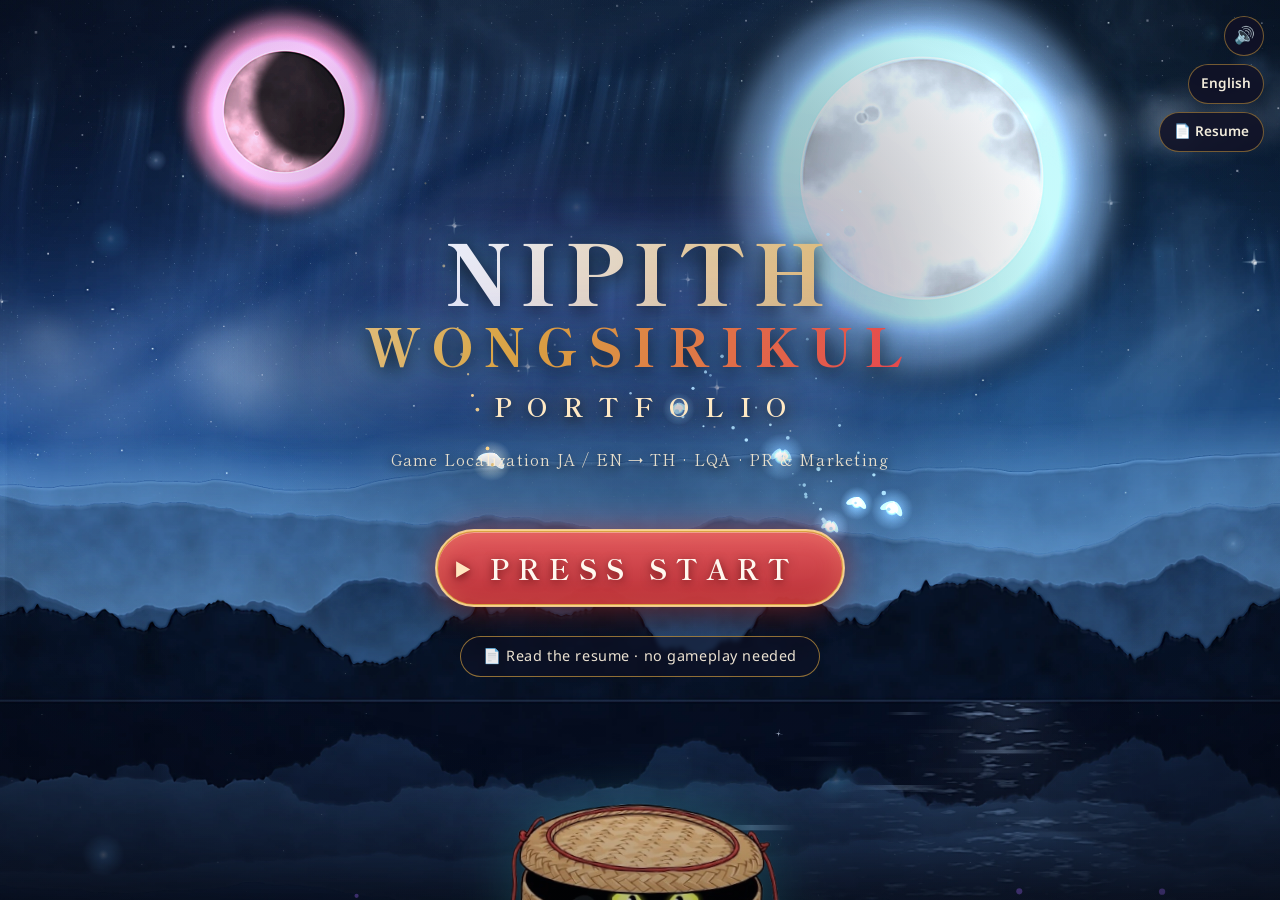
==== commit 00d6e45c: "Pre-deploy polish: metadata, onboarding, resume header, 職務経歴書 structure Content - Added the three mo" ====
--- a/index.html
+++ b/index.html
@@ -3,7 +3,31 @@
 <head>
   <meta charset="UTF-8">
   <meta name="viewport" content="width=device-width, initial-scale=1.0, user-scalable=no, viewport-fit=cover">
-  <title>Interactive Game Resume</title>
+  <!-- ★★ 2026-07-20: title/description/OG ต้องอยู่ใน HTML จริง ไม่ใช่ใส่ทีหลังด้วย JS
+       บอทของ LinkedIn / X / Facebook / Google อ่านแต่ HTML ดิบ ไม่รัน JS
+       ก่อนหน้านี้ title คือ "Interactive Game Resume" → แปะลิงก์แล้วขึ้นกล่องเปล่า
+       (document.title ยังถูกเขียนทับด้วย BRAND ใน title.js สำหรับคนที่เปิดจริง) -->
+  <title>Nipith Wongsirikul — Game Localization JA/EN→TH · LQA · PR &amp; Marketing</title>
+  <meta name="description" content="เว็บเรซูเม่แบบเกมที่เดินสำรวจผลงานได้จริง — Game Localization ญี่ปุ่น/อังกฤษ → ไทย · LQA · Publishing · PR &amp; Marketing | A playable top-down game resume by Nipith Wongsirikul (Gatip).">
+  <meta name="author" content="Nipith Wongsirikul">
+  <meta name="theme-color" content="#101226">
+
+  <meta property="og:type" content="website">
+  <meta property="og:site_name" content="Nipith Wongsirikul — Portfolio">
+  <meta property="og:title" content="Nipith Wongsirikul — Game Localization JA/EN→TH">
+  <meta property="og:description" content="เว็บเรซูเม่แบบเกม เดินสำรวจผลงานได้จริง · 14 เกมบน Steam · 1M+ ตัวอักษรที่แปล · เคยทำงานที่โตเกียว 3 เดือน · พร้อมย้ายไปญี่ปุ่น">
+  <meta property="og:image" content="assets/og-image.jpg">
+  <meta property="og:image:width" content="1200">
+  <meta property="og:image:height" content="630">
+  <meta property="og:locale" content="th_TH">
+  <meta property="og:locale:alternate" content="ja_JP">
+  <meta property="og:locale:alternate" content="en_US">
+
+  <meta name="twitter:card" content="summary_large_image">
+  <meta name="twitter:title" content="Nipith Wongsirikul — Game Localization JA/EN→TH">
+  <meta name="twitter:description" content="เว็บเรซูเม่แบบเกม เดินสำรวจผลงานได้จริง · LQA · Publishing · PR &amp; Marketing">
+  <meta name="twitter:image" content="assets/og-image.jpg">
+
   <link rel="icon" type="image/png" href="assets/favicon.png">
   <link rel="preconnect" href="https://fonts.googleapis.com">
   <link rel="preconnect" href="https://fonts.gstatic.com" crossorigin>
@@ -88,6 +112,18 @@
        ทำให้คนอยากเปิดดูให้ครบ (ข้อได้เปรียบเดียวที่เว็บเกมมีเหนือ PDF) -->
   <div id="progress" class="hidden" aria-live="polite"></div>
 
+  <!-- ★ ป้ายบอกวิธีเล่น — เด้ง 6 วิแรกหลังเข้าห้องแล้วจางหายเอง
+       ก่อนหน้านี้ทั้งเว็บไม่มีคำใบ้การควบคุมเลย HR ที่ไม่เล่นเกมจะติดอยู่ในห้อง -->
+  <div id="hint" class="hidden" role="status"></div>
+
+  <!-- ★ การ์ดปิดท้ายตอนสำรวจครบทุกโซน — เปลี่ยนคนดูให้เป็นคนทัก -->
+  <div id="cta" class="hidden" role="dialog" aria-modal="false">
+    <button id="cta-close" aria-label="close">✕</button>
+    <h3 id="cta-head"></h3>
+    <p id="cta-body"></p>
+    <div id="cta-links"></div>
+  </div>
+
   <script type="module" src="js/main.js"></script>
 </body>
 </html>
--- a/css/style.css
+++ b/css/style.css
@@ -2563,6 +2563,328 @@
   }
 }
 
+/* ============================================
+   ★ THEME v3.0 — กล่องข้อความเด้งเข้า/เด้งออก (2026-07-20 รอบ 10, เจ้าของสั่ง)
+   panels.js เติม `.opening` ที่ #panel-box ตอนเปิด และ `.closing` ที่ #panel ตอนปิด
+   (แล้วค่อยซ่อนจริงหลัง 190ms) · reduced-motion = ตัดอนิเมชันทิ้ง ซ่อนทันที
+   ============================================ */
+#panel-box.opening {
+  animation: panel-pop 0.34s cubic-bezier(0.2, 1.5, 0.4, 1) both;
+}
+
+#panel.closing {
+  pointer-events: none;
+}
+
+#panel.closing #panel-box {
+  animation: panel-drop 0.19s ease-in both;
+}
+
+/* ฉากหลังมืดจางเข้า/ออกด้วย ไม่ให้กระพริบตัดจอ */
+#panel:not(.hidden) { animation: fade-in-bg 0.22s ease both; }
+#panel.closing { animation: fade-in-bg 0.19s ease reverse both; }
+
+@keyframes panel-pop {
+  from { opacity: 0; transform: translateY(26px) scale(0.9); }
+  to { opacity: 1; transform: translateY(0) scale(1); }
+}
+
+@keyframes panel-drop {
+  from { opacity: 1; transform: translateY(0) scale(1); }
+  to { opacity: 0; transform: translateY(20px) scale(0.94); }
+}
+
+@keyframes fade-in-bg {
+  from { opacity: 0; }
+  to { opacity: 1; }
+}
+
+@media (prefers-reduced-motion: reduce) {
+  html:not(.fx-full) #panel-box.opening,
+  html:not(.fx-full) #panel.closing #panel-box,
+  html:not(.fx-full) #panel:not(.hidden),
+  html:not(.fx-full) #panel.closing {
+    animation: none;
+  }
+}
+
+/* ============================================
+   ★ THEME v3.1 — งานเก็บก่อน deploy (2026-07-20 รอบ 11)
+   หัว Resume Mode (สรุป + ข้อมูลสำหรับ HR) · กลุ่มหัวข้อ · ท้ายหน้า
+   ============================================ */
+
+/* บทสรุป 3 บรรทัด — สิ่งแรกที่ HR อ่าน */
+#resume-box .resume-summary {
+  margin: 4px 0 18px;
+  padding: 18px 22px;
+  border-radius: 14px;
+  background: rgba(217, 164, 65, 0.07);
+  border-left: 4px solid var(--kin);
+}
+
+#resume-box .resume-summary .bullets li { margin-bottom: 10px; }
+
+/* กล่องข้อมูลที่ HR ถามเสมอ */
+#resume-box .resume-facts {
+  margin: 0 0 26px;
+  padding: 18px 22px 20px;
+  border-radius: 14px;
+  background: rgba(245, 239, 226, 0.05);
+  border: 1px solid rgba(217, 164, 65, 0.35);
+}
+
+#resume-box .resume-facts h2 {
+  margin: 0 0 12px;
+  font-size: 1rem;
+  letter-spacing: 0.04em;
+  color: #ffd98a;
+}
+
+#resume-box .resume-facts dl {
+  display: grid;
+  grid-template-columns: max-content 1fr;
+  gap: 8px 20px;
+  margin: 0 0 14px;
+}
+
+#resume-box .resume-facts dt {
+  font-size: 0.84rem;
+  font-weight: 700;
+  color: rgba(214, 226, 255, 0.72);
+  white-space: nowrap;
+}
+
+#resume-box .resume-facts dd {
+  margin: 0;
+  font-size: 0.9rem;
+  line-height: 1.55;
+  color: rgba(250, 246, 238, 0.95);
+}
+
+@media (max-width: 560px) {
+  #resume-box .resume-facts dl { grid-template-columns: 1fr; gap: 2px; }
+  #resume-box .resume-facts dd { margin-bottom: 8px; }
+}
+
+/* หัวข้อกลุ่ม (ประสบการณ์ทำงาน / ทักษะ / ...) — ฉบับ ja ใช้โครง 職務経歴書 */
+#resume-box .resume-group {
+  margin: 34px 0 12px;
+  padding-bottom: 8px;
+  font-family: var(--font-display);
+  font-size: 1.18rem;
+  letter-spacing: 0.04em;
+  color: #ffe1a3;
+  border-bottom: 1px solid rgba(217, 164, 65, 0.35);
+}
+
+#resume-box .resume-group:first-of-type { margin-top: 22px; }
+
+#resume-box .resume-foot {
+  margin-top: 32px;
+  padding-top: 16px;
+  border-top: 1px solid rgba(217, 164, 65, 0.25);
+}
+
+#resume-box .resume-updated {
+  margin: 0 0 8px;
+  font-size: 0.84rem;
+  font-weight: 700;
+  color: #ffd98a;
+}
+
+/* ---- ป้ายบอกวิธีเล่น (โผล่ 6 วิแรกหลังเข้าห้อง) ---- */
+#hint {
+  position: fixed;
+  left: 50%;
+  bottom: 26px;
+  transform: translateX(-50%);
+  z-index: 190;
+  max-width: min(92vw, 640px);
+  padding: 11px 20px;
+  border-radius: 999px;
+  font-size: 0.86rem;
+  line-height: 1.5;
+  text-align: center;
+  color: rgba(255, 246, 232, 0.96);
+  background: rgba(16, 18, 38, 0.86);
+  border: 1px solid rgba(217, 164, 65, 0.55);
+  box-shadow: 0 6px 22px rgba(0, 0, 0, 0.5);
+  backdrop-filter: blur(3px);
+  pointer-events: none;
+  animation: hint-in 0.45s ease both;
+}
+
+/* ★ ต้องสั่ง animation:none ด้วย — keyframe ที่ fill-mode `both` จะ "ล็อก" opacity:1
+   ไว้ ทำให้ class .gone สั่ง opacity:0 ไม่สำเร็จ (อนิเมชันชนะ declaration ปกติเสมอ)
+   อาการที่เจอ: เปิด panel แล้วป้ายวิธีเล่นยังลอยทับกล่องอยู่ */
+#hint.gone {
+  animation: none;
+  opacity: 0;
+  transition: opacity 0.55s ease;
+}
+
+@keyframes hint-in {
+  from { opacity: 0; transform: translate(-50%, 14px); }
+  to { opacity: 1; transform: translate(-50%, 0); }
+}
+
+/* ---- การ์ดปิดท้ายเมื่อสำรวจครบทุกโซน ---- */
+#cta {
+  position: fixed;
+  left: 50%;
+  bottom: 28px;
+  transform: translateX(-50%);
+  z-index: 210;
+  width: min(94vw, 480px);
+  padding: 20px 24px 22px;
+  border-radius: 18px;
+  color: var(--ink);
+  background: var(--washi);
+  border: 1px solid rgba(217, 164, 65, 0.7);
+  box-shadow: 0 0 0 4px rgba(16, 18, 38, 0.55), 0 20px 50px rgba(0, 0, 0, 0.55);
+  animation: cta-in 0.5s cubic-bezier(0.2, 1.4, 0.4, 1) both;
+}
+
+#cta h3 {
+  margin: 0 0 8px;
+  font-family: var(--font-display);
+  font-size: 1.06rem;
+  color: var(--shu-deep);
+}
+
+#cta p {
+  margin: 0 0 14px;
+  font-size: 0.9rem;
+  line-height: 1.6;
+  color: var(--ink);
+}
+
+#cta-close {
+  position: absolute;
+  top: 10px;
+  right: 12px;
+  width: 30px;
+  height: 30px;
+  border-radius: 50%;
+  border: 1px solid rgba(43, 39, 64, 0.28);
+  background: rgba(255, 255, 255, 0.6);
+  color: var(--ink);
+  cursor: pointer;
+  font-size: 0.9rem;
+}
+
+@keyframes cta-in {
+  from { opacity: 0; transform: translate(-50%, 40px) scale(0.94); }
+  to { opacity: 1; transform: translate(-50%, 0) scale(1); }
+}
+
+/* ---- เงาบอกว่ายังมีเนื้อหาต่อข้างล่างใน panel ---- */
+#panel-box.has-more::before {
+  content: "";
+  position: absolute;
+  left: 1px;
+  right: 1px;
+  bottom: 1px;
+  height: 54px;
+  border-radius: 0 0 18px 18px;
+  background: linear-gradient(180deg, rgba(245, 239, 226, 0), rgba(245, 239, 226, 0.96));
+  pointer-events: none;
+  z-index: 2;
+}
+
+#panel-box.has-more::after { opacity: 0.55; }   /* ตรา 月 จางลงเวลามีเงาทับ */
+
+@media (prefers-reduced-motion: reduce) {
+  html:not(.fx-full) #hint,
+  html:not(.fx-full) #cta { animation: none; }
+}
+
+/* ============================================
+   ★ พิมพ์ Resume Mode (N4) — HR ชอบสั่ง Print → PDF เก็บเข้าแฟ้ม
+   ธีมจอเป็นพื้นครามเข้ม ถ้าพิมพ์ตรงๆ จะได้กระดาษดำเปลืองหมึกและอ่านไม่ออก
+   ============================================ */
+@media print {
+  #game-canvas, #intro, #hud, #progress, #hint, #cta, #panel,
+  #joystick, #interact-btn, #screen-fade, #boot, .resume-actions, #resume-close {
+    display: none !important;
+  }
+  html, body { background: #fff !important; }
+  #resume-mode {
+    position: static !important;
+    display: block !important;
+    overflow: visible !important;
+    background: #fff !important;
+    color: #111 !important;
+  }
+  #resume-mode.hidden { display: block !important; }   /* พิมพ์ได้แม้ยังไม่เปิดโหมด */
+  #resume-box, #resume-box * {
+    color: #111 !important;
+    background: transparent !important;
+    box-shadow: none !important;
+    text-shadow: none !important;
+  }
+  #resume-box .resume-card,
+  #resume-box .resume-summary,
+  #resume-box .resume-facts,
+  #resume-box .stat-chip {
+    border: 1px solid #bbb !important;
+    break-inside: avoid;
+  }
+  #resume-box .resume-group {
+    border-bottom: 2px solid #333 !important;
+    break-after: avoid;
+  }
+  #resume-box .bullets li::before { background: #666 !important; }
+  #resume-box a { text-decoration: underline; }
+}
+
+/* ============================================
+   ★ THEME v3.2 — งานภาพจากผลตรวจ (A5 · A10 · A11)
+   ============================================ */
+
+/* A5: การ์ดโลโก้เตี้ยลง — เดิมสูงเท่ารูปจริง (300px) ทั้งที่ให้ข้อมูล 0
+   โซน DIGITAL HEARTS เปิดมาเห็นเครื่องหมายถูกเต็มจอก่อนเจอตัวเลข 80K+ คำ */
+#panel-body .car-slide .logo-card { height: 196px; }
+/* ★ hero ที่เป็น "การ์ดโลโก้" (เช่น DIGITAL HEARTS) — THEME v2 ตั้ง aspect-ratio 16/9
+   + max-height:none ทำให้สูง ~380px ทั้งที่ให้ข้อมูลเป็นศูนย์ ต้องกดลงมา
+   ใช้ contain ไม่ใช่ cover เพราะเป็นการ์ดที่มีกรอบอยู่แล้ว crop แล้วกรอบขาด */
+#panel-body img.panel-hero {
+  aspect-ratio: auto;
+  max-height: 210px;
+  object-fit: contain;
+  background: none;      /* contain แล้วมีแถบข้าง — ปล่อยให้เป็นสีวาชิของ panel จะกลืนกว่า */
+  border: none;
+  box-shadow: none;
+}
+
+#panel-body img.panel-hero.stat-img { max-height: 260px; }
+#panel-body .panel-hero.logo-card { height: 196px; }
+
+/* A10: แถบโลโก้แบรนด์ — เลื่อนแนวนอนได้ + เงาขอบขวาบอกว่ายังมีต่อ */
+.brand-zone.top { position: relative; }
+
+.brand-zone.top::after {
+  content: "";
+  position: absolute;
+  top: 0;
+  right: 0;
+  width: 44px;
+  height: 100%;
+  border-radius: 0 12px 12px 0;
+  background: linear-gradient(90deg, rgba(245, 239, 226, 0), rgba(245, 239, 226, 0.92));
+  pointer-events: none;
+}
+
+.brand-zone.top .brand-strip {
+  scroll-snap-type: x proximity;
+  padding-right: 40px;
+}
+
+.brand-zone.top .brand-card { scroll-snap-align: start; }
+
+/* A11: ตรา 月 ไม่ทับเนื้อหา — เว้นที่ท้าย panel ให้ตราอยู่ในที่ว่างจริง */
+#panel-body > *:last-child { margin-bottom: 42px; }
+
 /* ---- boot loader (2026-07-20): กันจอว่างช่วงรอโมดูล/ฟอนต์ ----
    CSS ล้วน ทำงานตั้งแต่ก่อน JS รัน — title.js เติม class .gone แล้วลบทิ้ง */
 #boot {
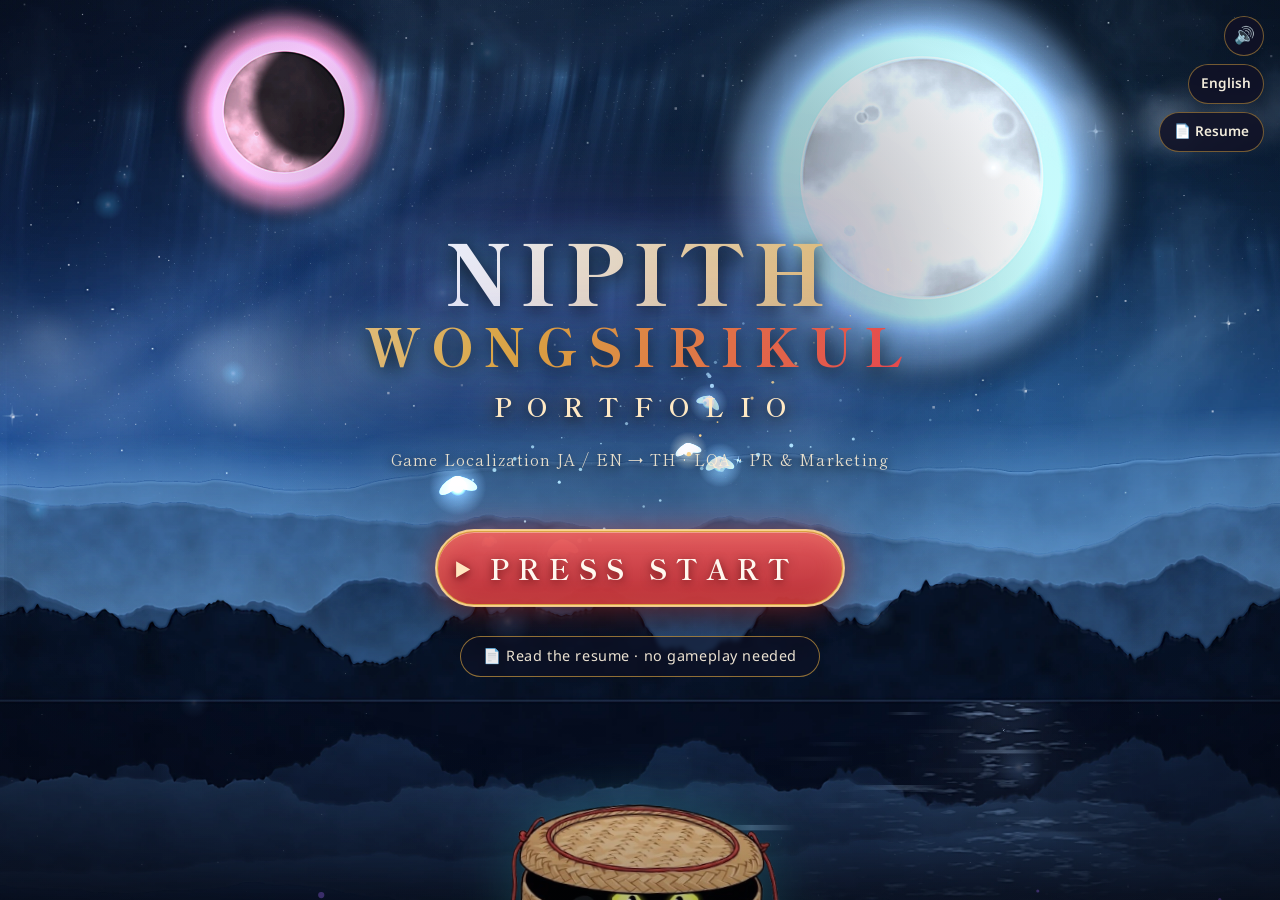
==== commit 75888057: "og:image/og:url/canonical เป็น URL เต็ม + เทสเว็บจริงหลัง deploy - LinkedIn ไม่ resolve path สัมพัทธ" ====
--- a/index.html
+++ b/index.html
@@ -16,7 +16,11 @@
   <meta property="og:site_name" content="Nipith Wongsirikul — Portfolio">
   <meta property="og:title" content="Nipith Wongsirikul — Game Localization JA/EN→TH">
   <meta property="og:description" content="เว็บเรซูเม่แบบเกม เดินสำรวจผลงานได้จริง · 14 เกมบน Steam · 1M+ ตัวอักษรที่แปล · เคยทำงานที่โตเกียว 3 เดือน · พร้อมย้ายไปญี่ปุ่น">
-  <meta property="og:image" content="assets/og-image.jpg">
+  <!-- ★★ og:image / og:url ต้องเป็น URL เต็มเสมอ — บอทบางเจ้า (โดยเฉพาะ LinkedIn)
+       ไม่ยอม resolve path สัมพัทธ์ แล้วจะขึ้นการ์ดไม่มีรูป
+       ถ้าย้ายโดเมนเมื่อไหร่ ต้องกลับมาแก้ 3 บรรทัดนี้ (og:image · og:url · canonical) -->
+  <meta property="og:url" content="https://gatipnw.github.io/">
+  <meta property="og:image" content="https://gatipnw.github.io/assets/og-image.jpg">
   <meta property="og:image:width" content="1200">
   <meta property="og:image:height" content="630">
   <meta property="og:locale" content="th_TH">
@@ -26,8 +30,9 @@
   <meta name="twitter:card" content="summary_large_image">
   <meta name="twitter:title" content="Nipith Wongsirikul — Game Localization JA/EN→TH">
   <meta name="twitter:description" content="เว็บเรซูเม่แบบเกม เดินสำรวจผลงานได้จริง · LQA · Publishing · PR &amp; Marketing">
-  <meta name="twitter:image" content="assets/og-image.jpg">
+  <meta name="twitter:image" content="https://gatipnw.github.io/assets/og-image.jpg">
 
+  <link rel="canonical" href="https://gatipnw.github.io/">
   <link rel="icon" type="image/png" href="assets/favicon.png">
   <link rel="preconnect" href="https://fonts.googleapis.com">
   <link rel="preconnect" href="https://fonts.gstatic.com" crossorigin>
--- a/css/style.css
+++ b/css/style.css
@@ -2545,11 +2545,13 @@
         (panel/Resume มีปุ่มปิดของตัวเองครบ · ถ้าจะสลับภาษาก็ปิด overlay ก่อน)
    ★ main.js เป็นคนเติม/ถอด class `overlay-open` ที่ <html> ใน refreshInputLock() */
 @media (max-width: 820px) {
-  html.overlay-open #hud,
-  html.overlay-open #progress {
-    display: none;
-  }
-}
+  html.overlay-open #hud { display: none; }
+}
+
+/* ★★ ตัวนับ "สำรวจแล้ว x/14" ต้องหายทุกขนาดจอเมื่อมี overlay เปิด —
+   #resume-close ก็ fixed อยู่มุมซ้ายบนเหมือนกัน (top 16 / left 16) → ทับกันพอดี
+   จนกดปุ่มปิด Resume ไม่ได้ · และระหว่างอ่าน panel ตัวนับก็ไม่มีประโยชน์อยู่แล้ว */
+html.overlay-open #progress { display: none; }
 
 /* ตราประทับ 月 บนจอแคบ: panel เตี้ยลง ตราเลยไปนั่งทับ stat chip แถวล่าง */
 @media (max-width: 640px) {
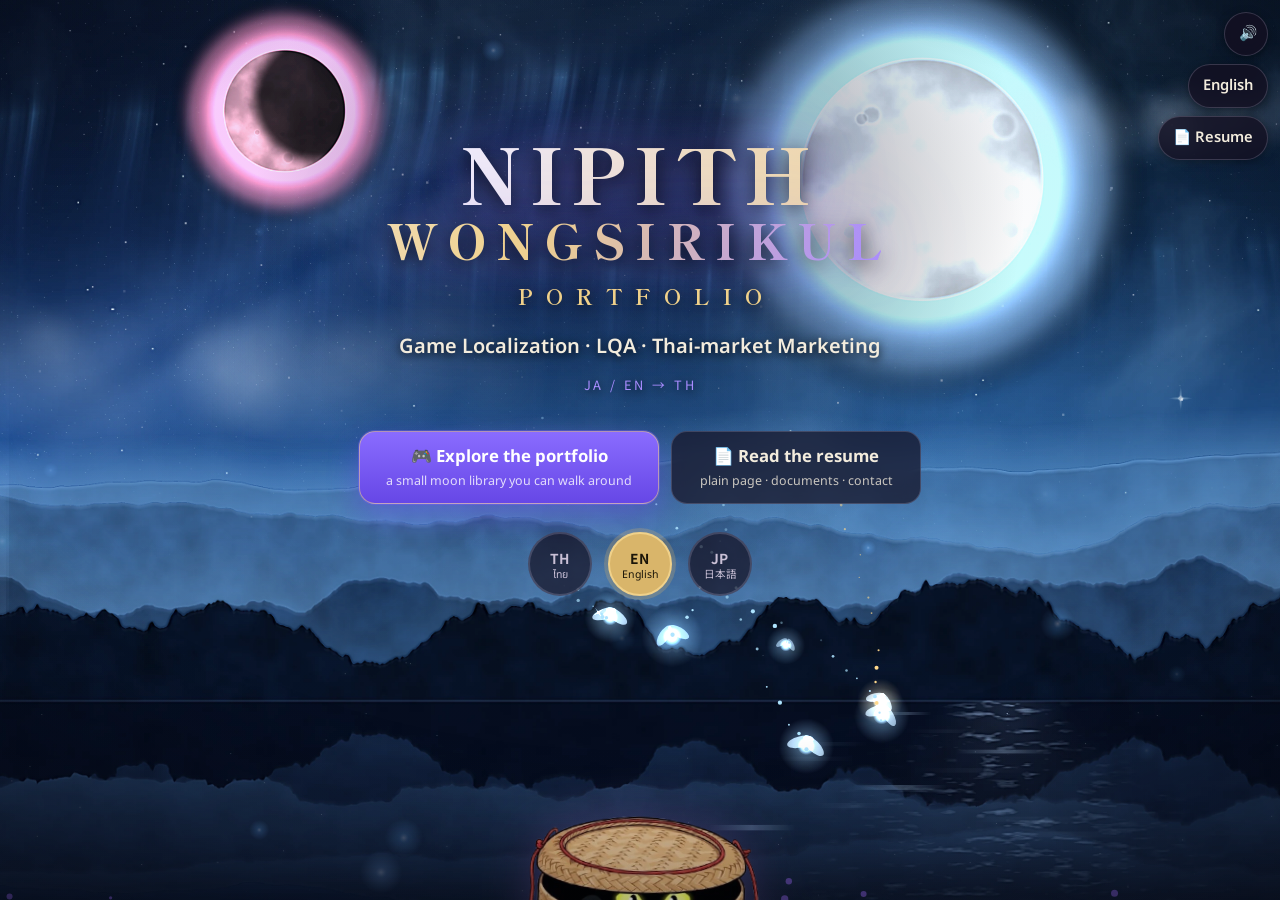
==== commit 8b0c3d23: "Rebuild as the moon library: new scene, front page, games dataset, docs and theme (v2.0.0) - Scene: " ====
--- a/index.html
+++ b/index.html
@@ -1,5 +1,5 @@
 <!DOCTYPE html>
-<html lang="th">
+<html lang="en">
 <head>
   <meta charset="UTF-8">
   <meta name="viewport" content="width=device-width, initial-scale=1.0, user-scalable=no, viewport-fit=cover">
@@ -7,15 +7,15 @@
        บอทของ LinkedIn / X / Facebook / Google อ่านแต่ HTML ดิบ ไม่รัน JS
        ก่อนหน้านี้ title คือ "Interactive Game Resume" → แปะลิงก์แล้วขึ้นกล่องเปล่า
        (document.title ยังถูกเขียนทับด้วย BRAND ใน title.js สำหรับคนที่เปิดจริง) -->
-  <title>Nipith Wongsirikul — Game Localization JA/EN→TH · LQA · PR &amp; Marketing</title>
-  <meta name="description" content="เว็บเรซูเม่แบบเกมที่เดินสำรวจผลงานได้จริง — Game Localization ญี่ปุ่น/อังกฤษ → ไทย · LQA · Publishing · PR &amp; Marketing | A playable top-down game resume by Nipith Wongsirikul (Gatip).">
+  <title>Nipith Wongsirikul — Game Localization · LQA · Thai-market Marketing (JA/EN→TH)</title>
+  <meta name="description" content="Nipith Wongsirikul — game localization (JA/EN→TH), LQA and Thai-market marketing. Portfolio and resume: 13 titles shipped with Thai on Steam, console LQA at DIGITAL HEARTS, JETRO pavilion at Thailand Game Show. Explore it as a small moon library, or read the plain resume.">
   <meta name="author" content="Nipith Wongsirikul">
   <meta name="theme-color" content="#101226">
 
   <meta property="og:type" content="website">
   <meta property="og:site_name" content="Nipith Wongsirikul — Portfolio">
-  <meta property="og:title" content="Nipith Wongsirikul — Game Localization JA/EN→TH">
-  <meta property="og:description" content="เว็บเรซูเม่แบบเกม เดินสำรวจผลงานได้จริง · 14 เกมบน Steam · 1M+ ตัวอักษรที่แปล · เคยทำงานที่โตเกียว 3 เดือน · พร้อมย้ายไปญี่ปุ่น">
+  <meta property="og:title" content="Nipith Wongsirikul — Game Localization · LQA · Thai-market Marketing">
+  <meta property="og:description" content="JA/EN→TH game localization, LQA and Thai-market marketing · 13 titles shipped with Thai on Steam · 1M+ characters · JETRO pavilion at Thailand Game Show · portfolio + resume">
   <!-- ★★ og:image / og:url ต้องเป็น URL เต็มเสมอ — บอทบางเจ้า (โดยเฉพาะ LinkedIn)
        ไม่ยอม resolve path สัมพัทธ์ แล้วจะขึ้นการ์ดไม่มีรูป
        ถ้าย้ายโดเมนเมื่อไหร่ ต้องกลับมาแก้ 3 บรรทัดนี้ (og:image · og:url · canonical) -->
@@ -23,13 +23,13 @@
   <meta property="og:image" content="https://gatipnw.github.io/assets/og-image.jpg">
   <meta property="og:image:width" content="1200">
   <meta property="og:image:height" content="630">
-  <meta property="og:locale" content="th_TH">
+  <meta property="og:locale" content="en_US">
   <meta property="og:locale:alternate" content="ja_JP">
-  <meta property="og:locale:alternate" content="en_US">
+  <meta property="og:locale:alternate" content="th_TH">
 
   <meta name="twitter:card" content="summary_large_image">
-  <meta name="twitter:title" content="Nipith Wongsirikul — Game Localization JA/EN→TH">
-  <meta name="twitter:description" content="เว็บเรซูเม่แบบเกม เดินสำรวจผลงานได้จริง · LQA · Publishing · PR &amp; Marketing">
+  <meta name="twitter:title" content="Nipith Wongsirikul — Game Localization · LQA · Thai-market Marketing">
+  <meta name="twitter:description" content="JA/EN→TH game localization · LQA · Thai-market marketing — portfolio and resume">
   <meta name="twitter:image" content="https://gatipnw.github.io/assets/og-image.jpg">
 
   <link rel="canonical" href="https://gatipnw.github.io/">
@@ -64,16 +64,17 @@
     <div id="intro-title">
       <div id="intro-logo"></div>
       <div id="intro-tagline"></div>
-      <!-- ★ 2026-07-20: บอกสายงานตั้งแต่วินาทีแรก — HR เปิดมาต้องรู้ทันทีว่าเราคือสายอะไร -->
+      <!-- ★ 2026-09-13: สายงาน + คู่ภาษา เห็นตั้งแต่วินาทีแรก (ครบ 3 ภาษา ผ่าน content.js) -->
       <div id="intro-role"></div>
-      <div id="press-start"></div>
-      <!-- ทางลัดสำหรับ HR ที่ไม่อยากเล่นเกม — เปิด Resume Mode ได้ตั้งแต่หน้า Title -->
-      <button id="title-resume"></button>
-    </div>
-    <div id="intro-dialog" class="hidden">
-      <div id="dialog-text"></div>
-      <div id="dialog-next" class="hidden">▾</div>
-      <div id="dialog-choices"></div>
+      <div id="intro-pair"></div>
+      <div id="intro-actions">
+        <!-- ปุ่มหลัก = สำรวจพอร์ตแบบเกม (user gesture แรก → เสียงเล่นได้) -->
+        <button id="press-start" type="button" class="btn-primary"><span class="btn-main"></span><span class="btn-sub"></span></button>
+        <!-- ปุ่มรอง = Resume Mode ทันที ไม่ต้องเล่นเกม -->
+        <button id="title-resume" type="button" class="btn-secondary"><span class="btn-main"></span><span class="btn-sub"></span></button>
+      </div>
+      <!-- ปุ่มภาษา 3 วง TH / EN / JP + ชื่อกำกับ (เติมโดย title.js) -->
+      <div id="lang-pick" role="group"></div>
     </div>
     <button id="intro-skip" class="hidden"></button>
   </div>
@@ -84,7 +85,9 @@
     <div id="panel-box">
       <div id="panel-head">
         <h2 id="panel-title"></h2>
-        <button id="panel-close">✕</button>
+        <button id="panel-close" type="button">✕</button>
+        <!-- แถบเลือกบท (โซนที่มีหลายหมวด เช่น คอนเทนต์ & คอมมูนิตี้) -->
+        <div id="panel-tabs" class="hidden"></div>
       </div>
       <div id="panel-scroll">
         <div id="panel-body"></div>
@@ -94,23 +97,35 @@
 
   <!-- Resume Mode: หน้า resume แบบ scroll ปกติสำหรับ HR ที่รีบ (เนื้อหาเติมโดย JS จาก content.js) -->
   <div id="resume-mode" class="hidden" role="dialog" aria-modal="true" aria-labelledby="resume-name">
-    <button id="resume-close">✕</button>
+    <button id="resume-close" type="button">✕</button>
     <div id="resume-box"></div>
   </div>
 
   <!-- ตัวควบคุมจอสัมผัส: จอยสติ๊กลอยตามจุดแตะ (ครึ่งซ้าย) + ปุ่ม interact (ขวาล่าง) -->
   <div id="joystick" class="hidden" aria-hidden="true"><div id="joystick-knob"></div></div>
-  <button id="interact-btn" class="hidden" aria-label="interact">✦</button>
+  <button id="interact-btn" type="button" class="hidden" aria-label="interact">✦</button>
 
   <!-- screen transition: ม่านมืด fade ตอนสลับฉาก (เช่น กด 🏠 กลับหน้า Title) -->
   <div id="screen-fade" aria-hidden="true"></div>
 
   <!-- HUD มุมขวาบน: เสียง / ภาษา / Resume Mode / กลับหน้าหลัก -->
   <div id="hud">
-    <button id="mute-btn" aria-label="toggle sound">🔊</button>
-    <button id="lang-btn" aria-label="change language">🌐</button>
-    <button id="resume-btn"></button>
-    <button id="home-btn" class="hidden" aria-label="back to title">🏠</button>
+    <button id="mute-btn" type="button" aria-label="toggle sound">🔊</button>
+    <button id="lang-btn" type="button" aria-label="change language">🌐</button>
+    <button id="resume-btn" type="button"></button>
+    <!-- ★ เมนูทางลัด: เปิดหมวดไหนก็ได้โดยไม่ต้องเดิน (โชว์หลังเข้าห้อง) -->
+    <button id="menu-btn" type="button" class="hidden" aria-haspopup="dialog">☰</button>
+    <button id="home-btn" type="button" class="hidden" aria-label="back to title">🏠</button>
+  </div>
+
+  <!-- เมนูทางลัด (เติมรายการโดย main.js จาก OBJECTS + zones) -->
+  <div id="menu" class="hidden" role="dialog" aria-modal="true" aria-labelledby="menu-title">
+    <div id="menu-box">
+      <h2 id="menu-title"></h2>
+      <p id="menu-hint"></p>
+      <button id="menu-close" type="button">✕</button>
+      <div id="menu-list"></div>
+    </div>
   </div>
 
   <!-- ★ 2026-07-20: ตัวนับความคืบหน้า "สำรวจแล้ว x/13 โซน" — โผล่หลังเข้าห้องแล้ว
@@ -123,7 +138,7 @@
 
   <!-- ★ การ์ดปิดท้ายตอนสำรวจครบทุกโซน — เปลี่ยนคนดูให้เป็นคนทัก -->
   <div id="cta" class="hidden" role="dialog" aria-modal="false">
-    <button id="cta-close" aria-label="close">✕</button>
+    <button id="cta-close" type="button" aria-label="close">✕</button>
     <h3 id="cta-head"></h3>
     <p id="cta-body"></p>
     <div id="cta-links"></div>
--- a/css/style.css
+++ b/css/style.css
@@ -1,46 +1,74 @@
 /* ============================================
-   Interactive Game Resume — Base Styles
-   Palette: dark base + neon cyan/purple/pink glow
+   style.css — ★ v4 "Moon Library" (2026-09-13 · บรีฟฉบับรวม)
+   เขียนใหม่ทั้งไฟล์ (ของเดิม = THEME v2–v3 วาชิ×คราม อยู่ใน git tag checkpoint-2026-09-13-pre-moon-library)
+
+   ธีม: ม่วงเป็นสีหลัก · ทองเน้นบางจุด · ข้อความขาวนวล · ลดกรอบซ้อนกรอบ
+   ระบบร่วม: --sp-* ระยะ · --r-* มุม · --sh-* เงา · --line เส้นขอบ
+   ★ กับดักเดิม "#panel-body p { color }" ถูกยกเลิก — ทุกสีอ่านจาก token ที่ :root
    ============================================ */
 
 :root {
-  /* พื้นหลังโทนมืด */
-  --bg-deep: #0a0e1a;
-  --bg-mid: #101828;
-  --bg-soft: #141a2e;
-
-  /* สีเรืองแสงหลัก (ฟ้า-ม่วง-ชมพู) */
-  --neon-cyan: #4de3ff;
-  --neon-purple: #a06bff;
-  --neon-pink: #ff6bd6;
-
-  /* ตัวอักษร */
-  --text-main: #e8ecf8;
-  --text-dim: #8a93b0;
-
-  --font-body: 'Noto Sans Thai', 'Noto Sans JP', system-ui, -apple-system, sans-serif;
-  --font-display: 'Orbitron', 'Noto Sans Thai', 'Noto Sans JP', sans-serif;
-}
-
-* {
+  --bg: #0f0c19;
+  --bg-2: #171225;
+  --surface: #1e1830;
+  --surface-2: #27203d;
+  --surface-3: #33294d;
+  --line: rgba(233, 222, 255, 0.10);
+  --line-2: rgba(233, 222, 255, 0.18);
+  --text: #f3ecdd;
+  --text-2: #c9c0d6;
+  --text-3: #978ea8;
+  --purple: #7c5cff;
+  --purple-2: #a98cff;
+  --purple-soft: rgba(124, 92, 255, 0.18);
+  --gold: #d9b56a;
+  --gold-2: #f0d18a;
+  --gold-soft: rgba(217, 181, 106, 0.16);
+  --red: #ff6b7a;
+  --green: #7fd8b0;
+
+  --font-body: "Noto Sans Thai", "Noto Sans JP", system-ui, -apple-system, "Segoe UI", sans-serif;
+  --font-display: "Shippori Mincho", "Noto Serif Thai", Georgia, serif;
+  --font-pixel: "Orbitron", "Noto Sans JP", sans-serif;
+
+  --sp-1: 4px; --sp-2: 8px; --sp-3: 12px; --sp-4: 16px; --sp-5: 24px; --sp-6: 32px; --sp-7: 48px;
+  --r-1: 6px; --r-2: 10px; --r-3: 16px; --r-4: 22px; --r-pill: 999px;
+  --sh-1: 0 2px 8px rgba(0, 0, 0, 0.35);
+  --sh-2: 0 10px 30px rgba(0, 0, 0, 0.45);
+  --sh-3: 0 24px 60px rgba(0, 0, 0, 0.6);
+  --ease: cubic-bezier(0.16, 1, 0.3, 1);
+}
+
+*, *::before, *::after { box-sizing: border-box; }
+
+html, body {
   margin: 0;
-  padding: 0;
-  box-sizing: border-box;
-}
-
-html, body {
-  width: 100%;
   height: 100%;
   overflow: hidden;
-  background: var(--bg-deep);
-  color: var(--text-main);
+  background: var(--bg);
+  color: var(--text);
   font-family: var(--font-body);
+  font-size: 16px;
+  line-height: 1.55;
   -webkit-font-smoothing: antialiased;
-  touch-action: none;           /* กัน scroll/zoom บนมือถือระหว่างเล่น */
   overscroll-behavior: none;
-  user-select: none;
-  -webkit-user-select: none;
-}
+}
+
+button {
+  font: inherit;
+  color: inherit;
+  cursor: pointer;
+  border: 0;
+  background: none;
+  padding: 0;
+}
+button:focus-visible, a:focus-visible, [tabindex]:focus-visible {
+  outline: 2px solid var(--gold-2);
+  outline-offset: 2px;
+}
+a { color: var(--purple-2); }
+img { display: block; max-width: 100%; }
+.hidden { display: none !important; }
 
 #game-canvas {
   position: fixed;
@@ -48,2904 +76,604 @@
   width: 100%;
   height: 100%;
   display: block;
-}
-
-.hidden {
-  display: none !important;
-}
-
-/* ============================================
-   ช่วงเปิดตัว (Intro / First Impression)
-   ============================================ */
-
+  touch-action: none;
+  background: var(--bg);
+}
+
+/* ============================================
+   1) จอโหลด (CSS ล้วน ก่อน JS)
+   ============================================ */
+#boot {
+  position: fixed; inset: 0; z-index: 400;
+  display: flex; flex-direction: column; align-items: center; justify-content: center; gap: 18px;
+  background: radial-gradient(circle at 50% 62%, #2a2145 0%, #14101f 60%, #0b0912 100%);
+  transition: opacity 0.45s ease;
+}
+#boot.gone { opacity: 0; pointer-events: none; }
+.boot-moon {
+  font-family: var(--font-display); font-size: 3rem; color: var(--gold);
+  text-shadow: 0 0 26px rgba(217, 181, 106, 0.5);
+  animation: boot-pulse 1.9s ease-in-out infinite;
+}
+.boot-bar { position: relative; width: 132px; height: 2px; overflow: hidden; border-radius: 2px; background: var(--gold-soft); }
+.boot-bar::after {
+  content: ""; position: absolute; inset: 0 auto 0 0; width: 42%; border-radius: 2px;
+  background: linear-gradient(90deg, transparent, var(--gold), transparent);
+  animation: boot-slide 1.25s ease-in-out infinite;
+}
+@keyframes boot-pulse { 0%, 100% { opacity: 0.45; transform: scale(0.96); } 50% { opacity: 1; transform: scale(1.04); } }
+@keyframes boot-slide { 0% { left: -45%; } 100% { left: 103%; } }
+
+/* ============================================
+   2) หน้าแรก (Title) — ชื่อ · สายงาน · ปุ่มสำรวจ · ปุ่ม Resume · ปุ่มภาษา
+   ============================================ */
 #intro {
-  position: fixed;
-  inset: 0;
-  z-index: 100;
-  overflow: hidden;
-  /* ฉากจริงเป็นเลเยอร์ภาพวาดบน canvas (parallax) — นี่คือสี fallback ระหว่างโหลด */
-  background: linear-gradient(180deg, #03091a 0%, #0c2248 55%, #0a1a38 76%, #04101f 100%);
+  position: fixed; inset: 0; z-index: 100; overflow: hidden;
+  background: linear-gradient(180deg, #06081a 0%, #11183a 55%, #0c1430 76%, #07101f 100%);
   transition: opacity 0.7s ease;
 }
-
-#intro.intro-exit {
-  opacity: 0;
-  pointer-events: none;
-}
-
-/* vignette ขอบจอมืดแบบหนัง — เพิ่มมิติให้ทั้งฉากโดยไม่กินแรงเครื่อง */
+#intro.intro-exit { opacity: 0; pointer-events: none; }
 #intro::after {
-  content: '';
-  position: absolute;
-  inset: 0;
-  pointer-events: none;
-  z-index: 4;
-  background: radial-gradient(ellipse 90% 75% at 50% 42%,
-    transparent 55%, rgba(4, 6, 13, 0.55) 100%);
-}
-
-#fx-canvas {
-  position: absolute;
-  inset: 0;
-  width: 100%;
-  height: 100%;
-}
+  content: ''; position: absolute; inset: 0; pointer-events: none; z-index: 4;
+  background: radial-gradient(ellipse 90% 75% at 50% 42%, transparent 55%, rgba(4, 6, 13, 0.55) 100%);
+}
+#fx-canvas { position: absolute; inset: 0; width: 100%; height: 100%; }
 
 #kratib {
-  position: absolute;
-  top: 0;
-  left: 0;
-  width: clamp(200px, 42vmin, 400px);
-  /* ★ 2026-07-20: ซ่อนไว้ก่อน — <img> อยู่ใน HTML ตั้งแต่แรก แต่ JS (type=module
-     จึง defer) ยังไม่ทันย้ายตำแหน่ง ทำให้เห็นโลโก้กระติ๊บค้างมุมซ้ายบนหลายวินาที
-     title.js จะเติม class .ready ให้ทันทีที่ตั้ง transform เสร็จ */
-  visibility: hidden;
+  position: absolute; top: 0; left: 0;
+  width: clamp(180px, 36vmin, 340px);
+  visibility: hidden;                 /* title.js เติม .ready หลังตั้ง transform */
   will-change: transform;
-  filter: drop-shadow(0 0 28px rgba(77, 227, 255, 0.35)) drop-shadow(0 14px 22px rgba(0, 0, 0, 0.5));
-  pointer-events: none;
-  user-select: none;
-  -webkit-user-drag: none;
-}
-
-#kratib.ready {
-  visibility: visible;
-}
-
-#kratib.fade-in {
-  animation: fade-in 0.5s ease both;
-}
-
-@keyframes fade-in {
-  from { opacity: 0; }
-  to { opacity: 1; }
-}
-
-/* --- จอ Title / PRESS START --- */
+  filter: drop-shadow(0 0 24px rgba(169, 140, 255, 0.35)) drop-shadow(0 14px 22px rgba(0, 0, 0, 0.5));
+  pointer-events: none; user-select: none; -webkit-user-drag: none;
+}
+#kratib.ready { visibility: visible; }
+#kratib.fade-in { animation: fade-in 0.5s ease both; }
+@keyframes fade-in { from { opacity: 0; } to { opacity: 1; } }
 
 #intro-title {
-  position: absolute;
-  inset: 0;
-  display: flex;
-  flex-direction: column;
-  align-items: center;
-  justify-content: center;
-  gap: 14px;
+  position: absolute; inset: 0; z-index: 5;
+  display: flex; flex-direction: column; align-items: center; justify-content: center;
+  gap: var(--sp-3);
+  padding: var(--sp-5) var(--sp-4) 22vh;   /* กันกระติ๊บ/ขอบล่างบังปุ่ม */
   text-align: center;
   transition: opacity 0.45s ease;
 }
-
-#intro-title.fade-out {
-  opacity: 0;
-  pointer-events: none;
-}
+#intro-title.fade-out { opacity: 0; pointer-events: none; }
 
 #intro-logo {
   font-family: var(--font-display);
-  font-size: clamp(2.4rem, 8vw, 5.2rem);
-  font-weight: 900;
-  letter-spacing: 0.1em;
-  line-height: 1.12;
-  /* ★ ห้ามใส่ text-shadow ที่นี่ — ตัวอักษรเป็น background-clip:text (สีโปร่งใส)
-     เงาจะทะลุขึ้นมาทับ gradient จนตัวอักษรกลายเป็นสีดำ ให้ใช้ drop-shadow ที่ .logo-row */
-}
-
+  font-size: clamp(2.2rem, 7.5vw, 4.8rem);
+  font-weight: 900; letter-spacing: 0.1em; line-height: 1.1;
+}
 .logo-row {
-  display: block;
-  white-space: nowrap;
-  /* เงาดำหนาตัดฉากสว่าง + glow สองชั้น (drop-shadow เคารพรูปตัวอักษร gradient) */
-  filter:
-    drop-shadow(0 5px 10px rgba(0, 0, 0, 0.9))
-    drop-shadow(0 0 22px rgba(77, 227, 255, 0.45))
-    drop-shadow(0 0 55px rgba(160, 107, 255, 0.55));
-}
-
-/* นามสกุลบรรทัดสอง ย่อลงให้ความกว้างสมดุลแบบโลโก้เกมสองชั้น */
-#intro-logo .logo-row:nth-child(2) {
-  font-size: 0.62em;
-  letter-spacing: 0.22em;
-}
-
-/* ตัวอักษรโลโก้แยกตัว: slam ตอกลงจอทีละตัว แล้วคลื่นแสงวิ่งไล่ผ่าน
-   (gradient ของแต่ละตัวถูกเซ็ตจาก JS ให้ไล่สีต่อเนื่องทั้งคำ) */
+  display: block; white-space: nowrap;
+  filter: drop-shadow(0 5px 10px rgba(0, 0, 0, 0.9)) drop-shadow(0 0 22px rgba(169, 140, 255, 0.35)) drop-shadow(0 0 55px rgba(124, 92, 255, 0.45));
+}
+#intro-logo .logo-row:nth-child(2) { font-size: 0.62em; letter-spacing: 0.22em; }
 .logo-letter {
-  display: inline-block;
-  -webkit-background-clip: text;
-  background-clip: text;
-  color: transparent;
-  animation:
-    letter-slam 0.5s cubic-bezier(0.16, 1, 0.3, 1) both,
-    letter-wave 2.6s ease-in-out infinite;
-}
-
+  display: inline-block; -webkit-background-clip: text; background-clip: text; color: transparent;
+  animation: letter-slam 0.5s var(--ease) both, letter-wave 2.6s ease-in-out infinite;
+}
 @keyframes letter-slam {
   0% { opacity: 0; transform: translateY(-110px) scale(3); filter: blur(16px); }
   55% { opacity: 1; transform: translateY(0) scale(1); filter: blur(0); }
   72% { transform: translateY(7px) scale(0.94); }
   100% { transform: translateY(0) scale(1); filter: blur(0); }
 }
-
-@keyframes letter-wave {
-  0%, 100% { filter: brightness(1); }
-  50% { filter: brightness(1.8); }
-}
-
-/* โลโก้แตกกระจายไปแล้ว (particle รับช่วงต่อบน canvas) */
-#intro-logo.shattered .logo-letter {
-  visibility: hidden;
-  animation: none;
-}
-
-/* กด START แล้ว: ซ่อน tagline + PRESS START แต่โลโก้อยู่ต่อรอโดนพุ่งทะลุ */
-#intro.go #intro-tagline,
-#intro.go #press-start {
-  animation: none;
-  opacity: 0;
-  transition: opacity 0.25s ease;
+@keyframes letter-wave { 0%, 100% { filter: brightness(1); } 50% { filter: brightness(1.6); } }
+#intro-logo.shattered .logo-letter { visibility: hidden; animation: none; }
+
+#intro-tagline {
+  font-family: var(--font-display); font-size: clamp(0.9rem, 2.6vw, 1.35rem); font-weight: 700;
+  letter-spacing: 0.6em; padding-left: 0.6em; color: var(--gold-2);
+  text-shadow: 0 3px 14px rgba(0, 0, 0, 0.9);
+  animation: fade-up 0.8s ease 0.55s both;
+}
+#intro-role {
+  margin-top: var(--sp-2);
+  font-size: clamp(1rem, 2.4vw, 1.25rem); font-weight: 600; color: var(--text);
+  text-shadow: 0 2px 10px rgba(0, 0, 0, 0.9);
+  animation: fade-up 0.8s ease 0.75s both;
+}
+#intro-pair {
+  font-family: var(--font-pixel); font-size: 0.8rem; letter-spacing: 0.22em; color: var(--purple-2);
+  text-shadow: 0 2px 10px rgba(0, 0, 0, 0.9);
+  animation: fade-up 0.8s ease 0.85s both;
+}
+
+#intro-actions {
+  display: flex; flex-wrap: wrap; justify-content: center; gap: var(--sp-3);
+  margin-top: var(--sp-5);
+  animation: fade-up 0.7s ease 1.1s both;
+}
+.btn-primary, .btn-secondary {
+  display: inline-flex; flex-direction: column; align-items: center; gap: 2px;
+  min-width: 250px; min-height: 60px; padding: 12px 26px;
+  border-radius: var(--r-3);
+  transition: transform 0.18s var(--ease), box-shadow 0.18s, background 0.18s;
+}
+.btn-primary {
+  background: linear-gradient(180deg, #8a6cff, #6647e6);
+  border: 1px solid rgba(240, 209, 138, 0.55);
+  color: #fff;
+  box-shadow: 0 0 0 1px rgba(124, 92, 255, 0.4), 0 12px 30px rgba(102, 71, 230, 0.45);
+  animation: breathe 2.4s ease-in-out 2s infinite;
+}
+.btn-primary:hover { transform: translateY(-2px); box-shadow: 0 0 0 1px rgba(124, 92, 255, 0.6), 0 16px 36px rgba(102, 71, 230, 0.6); }
+.btn-secondary {
+  background: rgba(20, 16, 34, 0.7);
+  border: 1px solid var(--line-2);
+  color: var(--text);
+  backdrop-filter: blur(8px);
+}
+.btn-secondary:hover { background: rgba(30, 24, 48, 0.85); border-color: var(--gold); transform: translateY(-2px); }
+.btn-main { font-weight: 700; font-size: 1.05rem; }
+.btn-sub { font-size: 0.78rem; opacity: 0.8; }
+@keyframes breathe { 0%, 100% { box-shadow: 0 0 0 1px rgba(124, 92, 255, 0.4), 0 12px 30px rgba(102, 71, 230, 0.45); } 50% { box-shadow: 0 0 0 1px rgba(240, 209, 138, 0.5), 0 12px 40px rgba(124, 92, 255, 0.75); } }
+@keyframes fade-up { from { opacity: 0; transform: translateY(18px); } to { opacity: 1; transform: translateY(0); } }
+
+/* ปุ่มภาษา 3 วง — แตะ ≥ 48px + ชื่อกำกับ + selected state */
+#lang-pick {
+  display: flex; gap: var(--sp-4); margin-top: var(--sp-4);
+  animation: fade-up 0.7s ease 1.3s both;
+}
+.lang-circle {
+  display: inline-flex; flex-direction: column; align-items: center; justify-content: center; gap: 1px;
+  width: 64px; height: 64px; border-radius: 50%;
+  background: rgba(20, 16, 34, 0.7);
+  border: 2px solid var(--line-2);
+  color: var(--text-2);
+  transition: transform 0.18s var(--ease), border-color 0.18s, background 0.18s, color 0.18s;
+}
+.lang-circle:hover { transform: translateY(-2px); border-color: var(--purple-2); color: var(--text); }
+.lang-circle.on { background: var(--gold); border-color: var(--gold-2); color: #1a1408; box-shadow: 0 0 0 4px rgba(217, 181, 106, 0.25); }
+.lc-code { font-family: var(--font-pixel); font-size: 0.86rem; font-weight: 700; letter-spacing: 0.05em; }
+.lc-name { font-size: 0.66rem; line-height: 1; }
+
+#fx-btn {
+  margin-top: var(--sp-3); padding: 8px 16px; border-radius: var(--r-pill);
+  border: 1px solid var(--line-2); color: var(--text-2); font-size: 0.8rem; background: rgba(20, 16, 34, 0.7);
+}
+
+/* กด "สำรวจ" แล้ว: ซ่อนของบนหน้าแรก โลโก้อยู่ต่อรอโดนพุ่งทะลุ */
+#intro.go #intro-tagline, #intro.go #intro-role, #intro.go #intro-pair,
+#intro.go #intro-actions, #intro.go #lang-pick, #intro.go #fx-btn {
+  animation: none; opacity: 0; transition: opacity 0.25s ease; pointer-events: none;
+}
+
+#intro-skip {
+  position: absolute; right: max(18px, env(safe-area-inset-right)); bottom: max(18px, env(safe-area-inset-bottom)); z-index: 8;
+  padding: 10px 18px; border-radius: var(--r-pill);
+  border: 1px solid var(--line-2); background: rgba(20, 16, 34, 0.7); color: var(--text-2); font-size: 0.9rem;
+}
+
+#intro-flash { position: absolute; inset: 0; background: #fff; opacity: 0; pointer-events: none; z-index: 6; }
+#intro-flash.go { animation: flash-fade 0.55s ease-out both; }
+@keyframes flash-fade { 0% { opacity: 0.95; } 100% { opacity: 0; } }
+
+.bar { position: absolute; left: 0; right: 0; height: 0; background: #06050c; z-index: 5; transition: height 0.5s var(--ease); }
+.bar-top { top: 0; } .bar-bottom { bottom: 0; }
+#intro.bars .bar-top, #intro.bars .bar-bottom { height: 8vh; }
+#intro.charging { animation: charge-rumble 0.075s linear infinite; }
+@keyframes charge-rumble { 0% { transform: translate(1px, -1px); } 50% { transform: translate(-1px, 1px); } 100% { transform: translate(1px, 0); } }
+#intro.apex-hit { animation: apex-hit 0.55s cubic-bezier(0.22, 1, 0.36, 1); }
+#intro.title-boom { animation: title-boom 0.3s ease-out; }
+@keyframes title-boom { 0% { transform: translate(0, 0); } 25% { transform: translate(-6px, 5px); } 50% { transform: translate(5px, -4px); } 75% { transform: translate(-3px, 2px); } 100% { transform: translate(0, 0); } }
+@keyframes apex-hit { 0% { transform: scale(1); } 10% { transform: scale(1.09) translate(-12px, 9px); } 26% { transform: scale(1.07) translate(11px, -8px); } 44% { transform: scale(1.045) translate(-8px, 5px); } 64% { transform: scale(1.02) translate(5px, -3px); } 100% { transform: scale(1); } }
+
+/* ============================================
+   3) HUD · ตัวนับ · ป้ายวิธีเล่น · ตัวควบคุมจอสัมผัส · ม่านเปลี่ยนฉาก
+   ============================================ */
+#hud {
+  position: fixed; top: max(12px, env(safe-area-inset-top)); right: max(12px, env(safe-area-inset-right));
+  z-index: 200; display: flex; flex-direction: column; align-items: flex-end; gap: var(--sp-2);
+}
+#hud button {
+  min-width: 44px; min-height: 44px; padding: 0 14px; border-radius: var(--r-pill);
+  background: rgba(20, 16, 34, 0.78); border: 1px solid var(--line-2); color: var(--text);
+  font-weight: 600; font-size: 0.92rem; backdrop-filter: blur(8px); box-shadow: var(--sh-1);
+  transition: border-color 0.15s, background 0.15s;
+}
+#hud button:hover { border-color: var(--gold); background: rgba(34, 27, 54, 0.9); }
+#mute-btn, #lang-btn, #menu-btn, #home-btn { width: 44px; padding: 0; font-size: 1.1rem; }
+#lang-btn { width: auto; padding: 0 14px; font-size: 0.9rem; }
+
+#progress {
+  position: fixed; top: max(12px, env(safe-area-inset-top)); left: max(12px, env(safe-area-inset-left)); z-index: 200;
+  padding: 8px 14px; border-radius: var(--r-pill);
+  background: rgba(20, 16, 34, 0.78); border: 1px solid var(--line-2); color: var(--text-2);
+  font-size: 0.82rem; backdrop-filter: blur(8px);
+}
+#progress.done { color: #1a1408; background: var(--gold); border-color: var(--gold-2); font-weight: 700; }
+
+#hint {
+  position: fixed; left: 50%; bottom: max(28px, calc(18px + env(safe-area-inset-bottom))); z-index: 150;
+  transform: translateX(-50%); max-width: min(92vw, 720px);
+  padding: 10px 18px; border-radius: var(--r-pill);
+  background: rgba(20, 16, 34, 0.86); border: 1px solid var(--line-2); color: var(--text);
+  font-size: 0.88rem; text-align: center; backdrop-filter: blur(8px); box-shadow: var(--sh-2);
+  animation: hint-in 0.5s var(--ease) both;
+  transition: opacity 0.5s ease;
+}
+#hint.gone { opacity: 0; animation: none; pointer-events: none; }
+@keyframes hint-in { from { opacity: 0; transform: translate(-50%, 14px); } to { opacity: 1; transform: translate(-50%, 0); } }
+
+#joystick {
+  position: fixed; z-index: 90; width: 128px; height: 128px; transform: translate(-50%, -50%);
+  border-radius: 50%; border: 2px solid rgba(169, 140, 255, 0.4); background: rgba(20, 16, 34, 0.3);
   pointer-events: none;
 }
-
-#intro-tagline {
-  font-family: var(--font-display);
-  font-size: clamp(1rem, 3vw, 1.6rem);
-  font-weight: 700;
-  letter-spacing: 0.62em;
-  padding-left: 0.62em; /* ชดเชย letter-spacing ตัวสุดท้าย */
-  color: #dcebff;
-  text-shadow:
-    0 3px 14px rgba(0, 0, 0, 0.9),
-    0 0 26px rgba(77, 227, 255, 0.55);
-  animation: fade-up 0.8s ease 0.55s both;
-}
-
-#press-start {
-  position: relative;
-  margin-top: 42px;
-  padding: 13px 36px 13px calc(36px + 0.3em);
-  font-family: var(--font-display);
-  font-size: clamp(1rem, 3vw, 1.5rem);
-  letter-spacing: 0.3em;
-  color: var(--neon-cyan);
-  text-shadow: 0 0 18px rgba(77, 227, 255, 0.8);
-  border: 1px solid rgba(77, 227, 255, 0.5);
-  border-radius: 999px;
-  background: rgba(77, 227, 255, 0.06);
-  box-shadow:
-    0 0 26px rgba(77, 227, 255, 0.22),
-    inset 0 0 20px rgba(77, 227, 255, 0.08);
-  cursor: pointer;
-  animation:
-    fade-up 0.6s ease 1.2s both,
-    press-pulse 1.6s ease-in-out 1.9s infinite;
-}
-
-/* วงแหวนพลังงานขยายออกจากปุ่มเป็นจังหวะ */
-#press-start::after {
-  content: '';
-  position: absolute;
-  inset: -1px;
-  border-radius: 999px;
-  border: 1px solid rgba(77, 227, 255, 0.65);
-  animation: press-ring 1.9s ease-out 2.1s infinite;
-  pointer-events: none;
-}
-
-@keyframes press-ring {
-  0% { opacity: 0.8; transform: scale(1); }
-  100% { opacity: 0; transform: scale(1.4, 2.1); }
-}
-
-@keyframes fade-up {
-  from { opacity: 0; transform: translateY(22px); }
-  to { opacity: 1; transform: translateY(0); }
-}
-
-@keyframes press-pulse {
-  0%, 100% { opacity: 1; }
-  50% { opacity: 0.45; }
-}
-
-/* --- จอแฟลชขาวตอน "ตูม" --- */
-
-#intro-flash {
-  position: absolute;
-  inset: 0;
-  background: #fff;
-  opacity: 0;
-  pointer-events: none;
-  z-index: 6; /* ทับ letterbox ด้วยตอนแฟลช */
-}
-
-#intro-flash.go {
-  animation: flash-fade 0.55s ease-out both;
-}
-
-@keyframes flash-fade {
-  0% { opacity: 0.95; }
-  100% { opacity: 0; }
-}
-
-/* --- letterbox แถบหนังโรง --- */
-
-.bar {
-  position: absolute;
-  left: 0;
-  right: 0;
-  height: 0;
-  background: #04060d;
-  z-index: 5;
-  transition: height 0.5s cubic-bezier(0.16, 1, 0.3, 1);
-}
-
-.bar-top { top: 0; }
-.bar-bottom { bottom: 0; }
-
-#intro.bars .bar-top,
-#intro.bars .bar-bottom {
-  height: 8vh;
-}
-
-/* --- สั่นรัวเบาๆ ตอน charge / ซูมกระแทกตอน apex --- */
-
-#intro.charging {
-  animation: charge-rumble 0.075s linear infinite;
-}
-
-@keyframes charge-rumble {
-  0% { transform: translate(1px, -1px); }
-  50% { transform: translate(-1px, 1px); }
-  100% { transform: translate(1px, 0); }
-}
-
-#intro.apex-hit {
-  animation: apex-hit 0.55s cubic-bezier(0.22, 1, 0.36, 1);
-}
-
-/* จอสะเทือนสั้นๆ ตอนตัวอักษรโลโก้ตัวสุดท้ายตอกลงจอ */
-#intro.title-boom {
-  animation: title-boom 0.3s ease-out;
-}
-
-@keyframes title-boom {
-  0% { transform: translate(0, 0); }
-  25% { transform: translate(-6px, 5px); }
-  50% { transform: translate(5px, -4px); }
-  75% { transform: translate(-3px, 2px); }
-  100% { transform: translate(0, 0); }
-}
-
-@keyframes apex-hit {
-  0% { transform: scale(1); }
-  10% { transform: scale(1.09) translate(-12px, 9px); }
-  26% { transform: scale(1.07) translate(11px, -8px); }
-  44% { transform: scale(1.045) translate(-8px, 5px); }
-  64% { transform: scale(1.02) translate(5px, -3px); }
-  100% { transform: scale(1); }
-}
-
-/* --- กล่องเลือกภาษา (กระจกฝ้า + กรอบ gradient เรืองแสง) --- */
-
-#intro-dialog {
-  position: absolute;
-  left: 50%;
-  bottom: max(7vh, env(safe-area-inset-bottom));
-  transform: translateX(-50%);
-  z-index: 10; /* ให้ลอยเหนือ vignette และ letterbox เสมอ — กรอบไม่โดนกลืน */
-  width: min(620px, calc(100vw - 32px));
-  padding: 26px 28px 24px;
-  border-radius: 20px;
-  text-align: center;
-  background: rgba(20, 26, 46, 0.72);
-  backdrop-filter: blur(16px);
-  -webkit-backdrop-filter: blur(16px);
-  border: 1px solid transparent;
-  /* กรอบ gradient ฟ้า→ม่วง→ชมพู แบบเดียวกับโลโก้ */
-  background-image:
-    linear-gradient(rgba(20, 26, 46, 0.72), rgba(20, 26, 46, 0.72)),
-    linear-gradient(115deg, var(--neon-cyan), var(--neon-purple), var(--neon-pink));
-  background-origin: border-box;
-  background-clip: padding-box, border-box;
-  box-shadow:
-    0 0 44px rgba(160, 107, 255, 0.22),
-    0 10px 40px rgba(0, 0, 0, 0.45),
-    inset 0 0 30px rgba(160, 107, 255, 0.07);
-  animation: dialog-rise 0.45s cubic-bezier(0.16, 1, 0.3, 1) both;
-}
-
-@keyframes dialog-rise {
-  from { opacity: 0; transform: translateX(-50%) translateY(30px) scale(0.94); }
-  to { opacity: 1; transform: translateX(-50%) translateY(0) scale(1); }
-}
-
-#dialog-text {
-  font-size: clamp(1rem, 2.6vw, 1.15rem);
-  font-weight: 600;
-  line-height: 1.6;
-  letter-spacing: 0.04em;
-  color: var(--text-main);
-  text-shadow: 0 0 14px rgba(77, 227, 255, 0.35);
-}
-
-/* โหมดบทพูด (แนะนำตัว): ชิดซ้ายอ่านง่าย + ความสูงคงที่ กล่องไม่เด้งตอน typewriter พิมพ์ */
-#intro-dialog.talk {
-  text-align: left;
-}
-
-#intro-dialog.talk #dialog-text {
-  min-height: 3.4em;
-  padding-right: 20px; /* เว้นที่ให้ลูกศร ▾ ไม่ทับตัวหนังสือ */
-}
-
-#dialog-next {
-  position: absolute;
-  right: 18px;
-  bottom: 10px;
-  color: var(--neon-cyan);
-  animation: next-bob 0.9s ease-in-out infinite;
-}
-
-@keyframes next-bob {
-  0%, 100% { transform: translateY(0); }
-  50% { transform: translateY(5px); }
-}
-
-#dialog-choices {
-  display: flex;
-  flex-wrap: wrap;
-  gap: 12px;
-  margin-top: 18px;
-}
-
-#dialog-choices:empty {
-  display: none;
-}
-
-.choice-btn {
-  flex: 1 1 auto;
-  min-width: 130px;
-  padding: 14px 18px;
-  border-radius: 14px;
-  border: 1px solid rgba(160, 107, 255, 0.45);
-  background: rgba(160, 107, 255, 0.12);
-  color: var(--text-main);
-  font-family: var(--font-body);
-  font-size: 1rem;
-  font-weight: 600;
-  cursor: pointer;
-  transition: transform 0.15s ease, background 0.15s ease, box-shadow 0.15s ease;
-}
-
-.choice-btn:hover,
-.choice-btn:focus-visible {
-  background: rgba(160, 107, 255, 0.28);
-  box-shadow: 0 0 18px rgba(160, 107, 255, 0.45);
-  transform: translateY(-2px);
-  outline: none;
-}
-
-.choice-btn:active {
-  transform: translateY(0) scale(0.97);
-}
-
-/* ปุ่มภาษา 3 ปุ่ม คนละสี accent: ฟ้า / ม่วง / ชมพู */
-.lang-btn {
-  font-size: 1.15rem;
-  text-align: center;
-}
-
-.lang-btn:nth-child(1) {
-  border-color: rgba(77, 227, 255, 0.55);
-  background: rgba(77, 227, 255, 0.1);
-}
-.lang-btn:nth-child(1):hover,
-.lang-btn:nth-child(1):focus-visible {
-  background: rgba(77, 227, 255, 0.26);
-  box-shadow: 0 0 20px rgba(77, 227, 255, 0.5);
-}
-
-.lang-btn:nth-child(2) {
-  border-color: rgba(160, 107, 255, 0.55);
-  background: rgba(160, 107, 255, 0.1);
-}
-
-.lang-btn:nth-child(3) {
-  border-color: rgba(255, 107, 214, 0.55);
-  background: rgba(255, 107, 214, 0.1);
-}
-.lang-btn:nth-child(3):hover,
-.lang-btn:nth-child(3):focus-visible {
-  background: rgba(255, 107, 214, 0.26);
-  box-shadow: 0 0 20px rgba(255, 107, 214, 0.5);
-}
-
-/* --- ปุ่ม skip / HUD --- */
-
-#intro-skip {
-  position: absolute;
-  top: max(16px, env(safe-area-inset-top));
-  right: 70px;
-  z-index: 10; /* เหนือ vignette/letterbox เช่นเดียวกับกล่องเลือกภาษา */
-  padding: 8px 16px;
-  border-radius: 999px;
-  border: 1px solid rgba(138, 147, 176, 0.4);
-  background: rgba(20, 26, 46, 0.5);
-  backdrop-filter: blur(8px);
-  color: var(--text-dim);
-  font-family: var(--font-body);
-  font-size: 0.9rem;
-  cursor: pointer;
-  transition: color 0.15s ease, border-color 0.15s ease;
-}
-
-#intro-skip:hover {
-  color: var(--text-main);
-  border-color: var(--neon-cyan);
-}
-
-/* --- Panel เนื้อหา (interact กับวัตถุในสตูดิโอ) --- */
-
+#joystick-knob {
+  position: absolute; left: 50%; top: 50%; width: 52px; height: 52px; border-radius: 50%; transform: translate(-50%, -50%);
+  background: radial-gradient(circle at 35% 30%, #d8ccff, #8a6cff 60%, #6647e6);
+  box-shadow: 0 0 18px rgba(124, 92, 255, 0.55);
+}
+#interact-btn {
+  position: fixed; right: max(24px, env(safe-area-inset-right)); bottom: max(84px, calc(64px + env(safe-area-inset-bottom)));
+  z-index: 90; width: 76px; height: 76px; border-radius: 50%;
+  border: 2px solid var(--gold); background: rgba(20, 16, 34, 0.7); backdrop-filter: blur(8px);
+  color: var(--gold-2); font-size: 1.8rem; box-shadow: 0 0 26px rgba(217, 181, 106, 0.3);
+}
+#interact-btn:active { transform: scale(0.92); }
+
+#screen-fade { position: fixed; inset: 0; z-index: 300; background: #000; opacity: 0; pointer-events: none; transition: opacity 0.4s ease; }
+#screen-fade.active { opacity: 1; pointer-events: auto; }
+
+/* การ์ดปิดท้ายเมื่อดูครบ */
+#cta {
+  position: fixed; left: 50%; bottom: max(24px, env(safe-area-inset-bottom)); z-index: 190; transform: translateX(-50%);
+  width: min(92vw, 520px); padding: var(--sp-5); border-radius: var(--r-4);
+  background: var(--surface); border: 1px solid var(--gold-soft); box-shadow: var(--sh-3);
+}
+#cta h3 { margin: 0 0 var(--sp-2); font-family: var(--font-display); color: var(--gold-2); }
+#cta p { margin: 0 0 var(--sp-3); color: var(--text-2); }
+#cta-close { position: absolute; top: 10px; right: 10px; width: 36px; height: 36px; border-radius: 50%; background: var(--surface-2); }
+
+/* ============================================
+   4) เมนูทางลัด
+   ============================================ */
+#menu {
+  position: fixed; inset: 0; z-index: 210; display: flex; align-items: center; justify-content: center;
+  background: rgba(6, 4, 12, 0.7); backdrop-filter: blur(6px); padding: var(--sp-4);
+}
+#menu-box {
+  position: relative; width: min(94vw, 640px); max-height: min(88vh, 760px); overflow: auto;
+  padding: var(--sp-5); border-radius: var(--r-4);
+  background: var(--surface); border: 1px solid var(--line-2); box-shadow: var(--sh-3);
+}
+#menu-title { margin: 0 0 4px; font-family: var(--font-display); font-size: 1.35rem; color: var(--gold-2); }
+#menu-hint { margin: 0 0 var(--sp-4); color: var(--text-3); font-size: 0.85rem; }
+#menu-close { position: absolute; top: 14px; right: 14px; width: 40px; height: 40px; border-radius: 50%; background: var(--surface-2); }
+#menu-list h3 { margin: var(--sp-4) 0 var(--sp-2); font-size: 0.8rem; font-weight: 600; letter-spacing: 0.08em; text-transform: uppercase; color: var(--text-3); }
+.menu-item {
+  display: flex; flex-direction: column; align-items: flex-start; gap: 2px;
+  width: 100%; text-align: left; padding: 10px 14px 10px 18px; margin-bottom: 6px;
+  border-radius: var(--r-2); background: var(--surface-2); border: 1px solid var(--line);
+  border-left: 4px solid var(--c, var(--purple));
+  transition: background 0.15s, border-color 0.15s;
+}
+.menu-item:hover { background: var(--surface-3); border-color: var(--line-2); border-left-color: var(--c, var(--purple)); }
+.menu-item span { font-weight: 600; }
+.menu-item small { color: var(--text-3); font-size: 0.78rem; }
+.menu-item.seen span::after { content: ' ✓'; color: var(--green); font-weight: 400; }
+.menu-item.resume { margin-top: var(--sp-4); border-left-color: var(--gold); justify-content: center; align-items: center; font-weight: 700; }
+
+/* ============================================
+   5) Panel — โซนในห้อง (หัวคงที่ + แถบบท + เนื้อหา scroll)
+   ============================================ */
 #panel {
-  position: fixed;
-  inset: 0;
-  z-index: 150;
-  display: flex;
-  align-items: center;
-  justify-content: center;
-  padding: 20px;
-  background: rgba(3, 6, 14, 0.55);
-  backdrop-filter: blur(4px);
-  -webkit-backdrop-filter: blur(4px);
-}
-
+  position: fixed; inset: 0; z-index: 170; display: flex; align-items: center; justify-content: center;
+  background: rgba(6, 4, 12, 0.62); backdrop-filter: blur(5px); padding: var(--sp-4);
+}
 #panel-box {
-  position: relative;
-  width: min(720px, 100%);
-  max-height: min(84vh, 760px);
-  overflow-y: auto;
-  padding: 28px 30px 26px;
-  border-radius: 20px;
-  border: 1px solid transparent;
-  /* กรอบ gradient ชุดเดียวกับกล่องเลือกภาษา */
-  background-image:
-    linear-gradient(rgba(16, 22, 42, 0.88), rgba(16, 22, 42, 0.88)),
-    linear-gradient(115deg, var(--neon-cyan), var(--neon-purple), var(--neon-pink));
-  background-origin: border-box;
-  background-clip: padding-box, border-box;
-  box-shadow:
-    0 0 44px rgba(160, 107, 255, 0.25),
-    0 14px 44px rgba(0, 0, 0, 0.5);
-  animation: panel-pop 0.3s cubic-bezier(0.16, 1, 0.3, 1) both;
-}
-
-@keyframes panel-pop {
-  from { opacity: 0; transform: translateY(18px) scale(0.94); }
-  to { opacity: 1; transform: translateY(0) scale(1); }
-}
-
-#panel-title {
-  font-size: clamp(1.2rem, 3.4vw, 1.55rem);
-  font-weight: 700;
-  margin-bottom: 14px;
-  padding-right: 36px; /* เว้นที่ปุ่มปิด */
-  text-shadow: 0 0 18px rgba(77, 227, 255, 0.35);
-}
-
-#panel-body p {
-  line-height: 1.7;
-  margin-bottom: 10px;
-}
-
-#panel-body p.todo {
-  color: var(--text-dim);
-  font-style: italic;
-  border-left: 3px solid rgba(255, 210, 77, 0.5);
-  padding-left: 10px;
-}
-
-#panel-close {
-  position: absolute;
-  top: 14px;
-  right: 14px;
-  width: 36px;
-  height: 36px;
-  border-radius: 50%;
-  border: 1px solid rgba(138, 147, 176, 0.4);
-  background: rgba(20, 26, 46, 0.6);
-  color: var(--text-main);
-  font-size: 1rem;
-  cursor: pointer;
-  transition: box-shadow 0.15s ease, transform 0.15s ease;
-}
-
-#panel-close:hover {
-  box-shadow: 0 0 14px rgba(255, 107, 214, 0.5);
-  transform: scale(1.1);
-}
-
-/* HUD เรียงแนวตั้งมุมขวาบน — ไม่ชนปุ่ม "ข้าม" ของ intro (อยู่ที่ right:70px แถวบนสุด) */
-#hud {
-  position: fixed;
-  top: max(16px, env(safe-area-inset-top));
-  right: 16px;
-  z-index: 200;
-  display: flex;
-  flex-direction: column;
-  align-items: flex-end;
-  gap: 8px;
-}
-
-#mute-btn,
-#home-btn,
-#lang-btn,
-#resume-btn {
-  height: 40px;
-  border-radius: 999px;
-  border: 1px solid rgba(77, 227, 255, 0.35);
-  background: rgba(20, 26, 46, 0.55);
-  backdrop-filter: blur(8px);
-  color: var(--text-main);
-  font-family: var(--font-body);
-  font-size: 1.05rem;
-  cursor: pointer;
-  transition: box-shadow 0.15s ease, transform 0.15s ease;
-}
-
-#mute-btn,
-#home-btn {
-  width: 40px;
-}
-
-#lang-btn {
-  min-width: 40px;
-  padding: 0 12px;
-  font-size: 0.85rem;
-  font-weight: 600;
-  border-color: rgba(160, 107, 255, 0.45);
-}
-
-#resume-btn {
-  padding: 0 14px;
-  font-size: 0.85rem;
-  font-weight: 600;
-  border-color: rgba(255, 107, 214, 0.5);
-  background: rgba(255, 107, 214, 0.12);
-}
-
-#mute-btn:hover,
-#home-btn:hover,
-#lang-btn:hover,
-#resume-btn:hover {
-  box-shadow: 0 0 14px rgba(77, 227, 255, 0.4);
-  transform: scale(1.06);
-}
-
-#resume-btn:hover {
-  box-shadow: 0 0 14px rgba(255, 107, 214, 0.5);
-}
-
-/* ============================================
-   ตัวควบคุมจอสัมผัส (โชว์เมื่อผู้ใช้แตะจอ)
-   ============================================ */
-
-/* วงจอยสติ๊กลอยตามจุดแตะ — ตำแหน่ง left/top เซ็ตจาก JS */
-#joystick {
-  position: fixed;
-  z-index: 90;
-  width: 128px;
-  height: 128px;
-  transform: translate(-50%, -50%);
-  border-radius: 50%;
-  border: 2px solid rgba(77, 227, 255, 0.35);
-  background: rgba(20, 26, 46, 0.25);
-  box-shadow:
-    0 0 24px rgba(77, 227, 255, 0.18),
-    inset 0 0 18px rgba(77, 227, 255, 0.08);
-  pointer-events: none; /* นิ้วคุยกับ canvas โดยตรง วงนี้แค่โชว์ */
-}
-
-#joystick-knob {
-  position: absolute;
-  left: 50%;
-  top: 50%;
-  width: 52px;
-  height: 52px;
-  border-radius: 50%;
-  transform: translate(-50%, -50%);
-  background: radial-gradient(circle at 35% 30%,
-    rgba(150, 240, 255, 0.95), rgba(77, 227, 255, 0.5) 60%, rgba(77, 227, 255, 0.3));
-  box-shadow: 0 0 18px rgba(77, 227, 255, 0.55);
-}
-
-/* ปุ่ม interact ✦ ลอยขวาล่าง — โชว์เฉพาะตอนมีวัตถุในระยะ */
-#interact-btn {
-  position: fixed;
-  right: max(24px, env(safe-area-inset-right));
-  bottom: max(84px, calc(64px + env(safe-area-inset-bottom)));
-  z-index: 90;
-  width: 76px;
-  height: 76px;
-  border-radius: 50%;
-  border: 2px solid rgba(77, 227, 255, 0.6);
-  background: rgba(20, 26, 46, 0.6);
-  backdrop-filter: blur(8px);
-  color: var(--neon-cyan);
-  font-size: 1.8rem;
-  cursor: pointer;
-  text-shadow: 0 0 14px rgba(77, 227, 255, 0.8);
-  box-shadow:
-    0 0 26px rgba(77, 227, 255, 0.35),
-    inset 0 0 18px rgba(77, 227, 255, 0.1);
-  animation: press-pulse 1.6s ease-in-out infinite;
-}
-
-#interact-btn:active {
-  transform: scale(0.92);
-}
-
-/* ============================================
-   Resume Mode — หน้า resume แบบ scroll ปกติสำหรับ HR ที่รีบ
-   เป็น HTML ธรรมดา อ่านด้วย screen reader ได้ + copy ข้อความได้
-   ============================================ */
-
+  position: relative; display: flex; flex-direction: column;
+  width: min(96vw, 820px); max-height: min(92vh, 900px);
+  border-radius: var(--r-4); background: var(--surface); border: 1px solid var(--line-2);
+  box-shadow: var(--sh-3); overflow: hidden;
+}
+#panel-box.opening { animation: panel-in 0.28s var(--ease) both; }
+#panel.closing #panel-box { animation: panel-out 0.19s ease-in both; }
+@keyframes panel-in { from { opacity: 0; transform: translateY(18px) scale(0.97); } to { opacity: 1; transform: none; } }
+@keyframes panel-out { to { opacity: 0; transform: translateY(10px) scale(0.98); } }
+
+#panel-head {
+  display: grid; grid-template-columns: 1fr auto; align-items: center; gap: var(--sp-2) var(--sp-3);
+  padding: var(--sp-4) var(--sp-5) var(--sp-3);
+  background: linear-gradient(180deg, var(--surface-2), var(--surface));
+  border-bottom: 1px solid var(--line);
+}
+#panel-title { margin: 0; font-family: var(--font-display); font-size: 1.4rem; font-weight: 700; color: var(--gold-2); line-height: 1.25; }
+#panel-close, #resume-close, .lb-close {
+  width: 40px; height: 40px; border-radius: 50%; background: var(--surface-3); color: var(--text); font-size: 1rem;
+  transition: background 0.15s;
+}
+#panel-close:hover, #resume-close:hover, .lb-close:hover { background: var(--purple); }
+#panel-tabs { grid-column: 1 / -1; display: flex; flex-wrap: wrap; gap: 6px; margin-top: 2px; }
+.tab {
+  padding: 6px 12px; border-radius: var(--r-pill); font-size: 0.85rem; font-weight: 600;
+  background: var(--surface-3); color: var(--text-2); border: 1px solid transparent;
+}
+.tab.on { background: var(--gold); color: #1a1408; }
+.tab:hover:not(.on) { border-color: var(--line-2); color: var(--text); }
+
+#panel-scroll { overflow: auto; overscroll-behavior: contain; }
+#panel-body { padding: var(--sp-4) var(--sp-5) var(--sp-6); }
+#panel-box.has-more::after {
+  content: ''; position: absolute; left: 0; right: 0; bottom: 0; height: 40px; pointer-events: none;
+  background: linear-gradient(180deg, transparent, var(--surface));
+}
+
+.chapter-title { margin: 0 0 2px; font-family: var(--font-display); font-size: 1.15rem; color: var(--text); }
+.chapter-sub { margin: 0 0 var(--sp-4); color: var(--text-3); font-size: 0.9rem; }
+.sec-head { margin: var(--sp-5) 0 var(--sp-2); font-size: 0.95rem; font-weight: 700; color: var(--gold-2); }
+.sec-head:first-child { margin-top: 0; }
+
+/* bullets เพชรทอง (ใช้ทั้ง panel + Resume) */
+.bullets { list-style: none; margin: var(--sp-3) 0; padding: 0; }
+.bullets li { position: relative; padding-left: 20px; margin: 0 0 8px; color: var(--text); }
+.bullets li::before {
+  content: ''; position: absolute; left: 4px; top: 0.62em; width: 7px; height: 7px;
+  background: var(--gold); transform: rotate(45deg); border-radius: 1px;
+}
+.bullets li.divider { padding-left: 0; margin: var(--sp-4) 0 var(--sp-2); color: var(--gold-2); font-weight: 700; font-size: 0.9rem; letter-spacing: 0.02em; }
+.bullets li.divider::before { display: none; }
+
+.stat-row { display: grid; grid-template-columns: repeat(auto-fit, minmax(120px, 1fr)); gap: var(--sp-2); margin: var(--sp-3) 0; }
+.stat-chip { padding: 10px 12px; border-radius: var(--r-2); background: var(--surface-2); border: 1px solid var(--line); text-align: center; }
+.stat-v { font-family: var(--font-display); font-size: 1.5rem; font-weight: 700; color: var(--gold-2); line-height: 1.15; }
+.stat-l { font-size: 0.74rem; color: var(--text-3); margin-top: 2px; }
+
+.use-list { display: grid; gap: var(--sp-2); margin: var(--sp-3) 0; }
+.use-item { padding: 10px 14px; border-radius: var(--r-2); background: var(--surface-2); border: 1px solid var(--line); }
+.use-head { display: flex; justify-content: space-between; gap: var(--sp-2); font-weight: 700; }
+.use-level { color: var(--gold-2); font-size: 0.85rem; }
+.use-desc { margin: 4px 0 0; color: var(--text-2); font-size: 0.9rem; }
+
+.tag-row { display: flex; flex-wrap: wrap; gap: 6px; margin: var(--sp-3) 0; }
+.tag, .role-tag { display: inline-block; padding: 3px 10px; border-radius: var(--r-pill); font-size: 0.76rem; font-weight: 600; background: var(--purple-soft); color: var(--purple-2); }
+.role-tag { background: var(--gold-soft); color: var(--gold-2); }
+
+.panel-links { display: flex; flex-wrap: wrap; gap: 8px; margin: var(--sp-3) 0; align-items: center; }
+.panel-link, .copy-btn, .doc-open, .doc-dl, .gcard-steam, .gcard-more, .net-link, .game-btn {
+  display: inline-flex; align-items: center; gap: 6px; min-height: 40px; padding: 8px 16px;
+  border-radius: var(--r-pill); font-size: 0.9rem; font-weight: 600; text-decoration: none;
+  background: var(--surface-3); color: var(--text); border: 1px solid var(--line-2);
+  transition: background 0.15s, border-color 0.15s, transform 0.15s;
+}
+.panel-link:hover, .doc-open:hover, .gcard-steam:hover, .net-link:hover, .game-btn:hover { background: var(--purple); border-color: var(--purple-2); color: #fff; transform: translateY(-1px); }
+.copy-btn, .doc-dl, .gcard-more { background: transparent; color: var(--text-2); }
+.copy-btn:hover, .doc-dl:hover, .gcard-more:hover { border-color: var(--gold); color: var(--gold-2); }
+
+/* เอกสาร */
+.doc-list { margin: var(--sp-3) 0; }
+.doc-row { display: flex; flex-wrap: wrap; gap: 8px; align-items: center; margin-bottom: 8px; }
+.doc-open { background: var(--gold); color: #1a1408; border-color: var(--gold-2); }
+.doc-open:hover { background: var(--gold-2); color: #1a1408; border-color: var(--gold-2); }
+.doc-note { margin: 4px 0 0; color: var(--text-3); font-size: 0.78rem; }
+
+/* นามบัตร */
+.card-note { margin: 0 0 var(--sp-3); color: var(--text-2); font-size: 0.88rem; }
+.card-row { display: grid; grid-template-columns: repeat(auto-fit, minmax(220px, 1fr)); gap: var(--sp-3); }
+.card-fig {
+  position: relative; display: block; width: 100%; padding: 0; border-radius: var(--r-2); overflow: hidden;
+  border: 1px solid var(--line-2); background: #000; box-shadow: var(--sh-2);
+  transition: transform 0.18s var(--ease), border-color 0.18s;
+}
+.card-fig:hover { transform: translateY(-2px); border-color: var(--gold); }
+.card-fig img { width: 100%; height: auto; aspect-ratio: 1379 / 849; object-fit: cover; }
+.card-side { position: absolute; left: 8px; bottom: 8px; padding: 2px 8px; border-radius: var(--r-pill); font-size: 0.72rem; background: rgba(0, 0, 0, 0.6); color: var(--text); }
+#lightbox {
+  position: fixed; inset: 0; z-index: 320; display: flex; align-items: center; justify-content: center;
+  background: rgba(4, 3, 8, 0.92); padding: var(--sp-4);
+}
+#lightbox img { max-width: min(96vw, 1100px); max-height: 88vh; width: auto; height: auto; border-radius: var(--r-2); box-shadow: var(--sh-3); }
+.lb-close { position: absolute; top: max(14px, env(safe-area-inset-top)); right: max(14px, env(safe-area-inset-right)); }
+
+/* ---- ผลงานเกม: carousel + กริด ---- */
+.games-zone { margin-top: var(--sp-4); }
+.games-group { margin-bottom: var(--sp-3); }
+.games-desc { margin: 0; color: var(--text-2); font-size: 0.9rem; }
+.gcar { position: relative; margin-top: var(--sp-3); }
+.gcar-track {
+  display: flex; overflow-x: auto; scroll-snap-type: x mandatory; scrollbar-width: none;
+  border-radius: var(--r-3); border: 1px solid var(--line); background: var(--surface-2);
+}
+.gcar-track::-webkit-scrollbar { display: none; }
+.gcar-slide { flex: 0 0 100%; scroll-snap-align: start; padding: var(--sp-3); }
+.gcar-nav { display: flex; align-items: center; justify-content: center; gap: var(--sp-3); margin-top: var(--sp-2); }
+.gcar-btn { width: 44px; height: 44px; border-radius: 50%; background: var(--surface-3); border: 1px solid var(--line-2); font-size: 1.4rem; line-height: 1; }
+.gcar-btn:hover { background: var(--purple); color: #fff; }
+.gcar-count { min-width: 64px; text-align: center; font-family: var(--font-pixel); font-size: 0.85rem; color: var(--gold-2); }
+.gcard { display: grid; grid-template-columns: minmax(180px, 260px) 1fr; gap: var(--sp-4); align-items: start; }
+.gcard-art { position: relative; border-radius: var(--r-2); overflow: hidden; background: #0c0a12; aspect-ratio: 460 / 215; border: 1px solid var(--line); }
+.gcard-art img { width: 100%; height: 100%; object-fit: cover; }
+.gcard-art.mature .gcard-text { position: absolute; inset: 0; display: flex; flex-direction: column; justify-content: center; gap: 4px; padding: 26px 14px 44px; text-align: center; background: linear-gradient(135deg, #2b2245, #17121f); }
+.gcard-art.mature.revealed .gcard-text { display: none; }
+.gcard-text strong { font-size: 0.9rem; line-height: 1.3; }
+.gcard-text span { font-size: 0.76rem; color: var(--text-3); }
+.gcard-18, .gthumb .gthumb-n { position: absolute; top: 6px; left: 6px; padding: 1px 6px; border-radius: 4px; font-family: var(--font-pixel); font-size: 0.66rem; font-weight: 700; background: var(--red); color: #fff; }
+.gcard-18.inline { position: static; display: inline-block; }
+.gcard-reveal { position: absolute; left: 50%; bottom: 8px; transform: translateX(-50%); padding: 6px 12px; border-radius: var(--r-pill); font-size: 0.74rem; font-weight: 600; background: rgba(0, 0, 0, 0.6); border: 1px solid var(--line-2); color: var(--text); white-space: nowrap; }
+.gcard-reveal:hover { border-color: var(--gold); }
+.gcard-title { margin: 0; font-size: 1.05rem; line-height: 1.3; }
+.gcard-th { color: var(--text-2); font-size: 0.9rem; margin-top: 2px; }
+.gcard-roles { display: flex; flex-wrap: wrap; gap: 5px; margin: 8px 0; }
+.gcard-status { font-size: 0.8rem; color: var(--text-3); }
+.gcard-status::before { content: '●'; margin-right: 6px; color: var(--green); }
+.gcard-status.s-pending::before { color: var(--gold); }
+.gcard-status.s-unlisted::before { color: var(--text-3); }
+.gcard-btns { display: flex; flex-wrap: wrap; gap: 8px; margin-top: 10px; }
+.gcard-det { margin-top: 8px; padding: 8px 12px; border-radius: var(--r-2); background: var(--surface); font-size: 0.82rem; color: var(--text-2); }
+.gcard-det p { margin: 0; }
+.ggrid-hint { margin: var(--sp-4) 0 var(--sp-2); color: var(--text-3); font-size: 0.8rem; }
+.ggrid { display: grid; grid-template-columns: repeat(auto-fill, minmax(96px, 1fr)); gap: 6px; }
+.gthumb { position: relative; aspect-ratio: 460 / 215; border-radius: var(--r-1); overflow: hidden; background: var(--surface-2); border: 2px solid transparent; padding: 0; transition: border-color 0.15s, transform 0.15s; }
+.gthumb img { width: 100%; height: 100%; object-fit: cover; }
+.gthumb.mature { display: flex; flex-direction: column; align-items: flex-start; justify-content: flex-start; gap: 2px; padding: 4px 6px; }
+.gthumb.mature .gthumb-n { position: static; }
+.gthumb-t { font-size: 0.64rem; line-height: 1.2; color: var(--text-2); text-align: left; display: -webkit-box; -webkit-line-clamp: 2; -webkit-box-orient: vertical; overflow: hidden; }
+.gthumb .gthumb-n { background: rgba(0, 0, 0, 0.7); color: var(--text); }
+.gthumb.on { border-color: var(--gold); transform: scale(1.04); }
+.gthumb:hover { border-color: var(--purple-2); }
+/* รายการกะทัดรัด (Resume Mode) */
+.glist { list-style: none; margin: var(--sp-2) 0 var(--sp-4); padding: 0; }
+.glist-item { padding: 8px 0; border-bottom: 1px solid var(--line); }
+.glist-name a { color: var(--text); font-weight: 600; text-decoration: none; }
+.glist-name a:hover { color: var(--gold-2); text-decoration: underline; }
+.glist-th { display: block; color: var(--text-3); font-size: 0.84rem; }
+.glist-meta { display: flex; flex-wrap: wrap; gap: 6px; align-items: center; margin-top: 4px; font-size: 0.78rem; color: var(--text-3); }
+
+/* ---- สไลด์/คลิป/โลโก้ (ชิ้นเดิม ปรับสี) ---- */
+.car-wrap { position: relative; margin: 0 0 var(--sp-3); }
+.carousel { display: flex; overflow-x: auto; scroll-snap-type: x mandatory; scrollbar-width: none; border-radius: var(--r-3); }
+.carousel::-webkit-scrollbar { display: none; }
+.car-slide { flex: 0 0 100%; scroll-snap-align: start; }
+.car-img, .panel-video, .mystery-card, .text-card, .panel-hero { width: 100%; aspect-ratio: 16 / 9; object-fit: cover; border-radius: var(--r-3); background: var(--surface-2); border: 1px solid var(--line); }
+.car-img.tall { object-fit: contain; }
+.logo-card { display: flex; align-items: center; justify-content: center; padding: var(--sp-5); background: var(--surface-2); }
+.logo-card.light { background: #f6f2ea; }
+.logo-card img { max-height: 70%; max-width: 70%; object-fit: contain; }
+.panel-hero.logo-card { aspect-ratio: auto; min-height: 140px; }
+.car-link { display: block; }
+.car-cap { margin: 8px 4px 0; color: var(--text-2); font-size: 0.86rem; text-align: center; }
+.car-btn { position: absolute; top: 28%; width: 40px; height: 40px; border-radius: 50%; background: rgba(20, 16, 34, 0.8); border: 1px solid var(--line-2); color: var(--text); font-size: 1.4rem; line-height: 1; }
+.car-btn.prev { left: 8px; } .car-btn.next { right: 8px; }
+.car-btn:hover { background: var(--purple); }
+.car-dots { display: flex; justify-content: center; gap: 6px; margin-top: 8px; }
+.car-dot { width: 8px; height: 8px; border-radius: 50%; background: var(--line-2); padding: 0; }
+.car-dot.on { background: var(--gold); }
+.panel-video { position: relative; overflow: hidden; cursor: pointer; }
+.panel-video img { width: 100%; height: 100%; object-fit: cover; }
+.panel-video iframe { width: 100%; height: 100%; border: 0; }
+.video-play { position: absolute; left: 50%; top: 50%; width: 64px; height: 64px; transform: translate(-50%, -50%); border-radius: 50%; background: rgba(0, 0, 0, 0.6); border: 2px solid #fff; pointer-events: none; }
+.video-play::after { content: ''; position: absolute; left: 24px; top: 18px; border-left: 20px solid #fff; border-top: 12px solid transparent; border-bottom: 12px solid transparent; }
+.mystery-card { display: flex; align-items: center; justify-content: center; font-family: var(--font-display); font-size: 5rem; color: var(--gold-2); }
+.text-card { display: flex; align-items: center; justify-content: center; padding: var(--sp-5); text-align: center; }
+.yt-head { display: flex; align-items: center; gap: 10px; margin-bottom: var(--sp-3); font-weight: 700; }
+.yt-head img { width: 44px; height: 44px; border-radius: 50%; }
+.brand-head { margin: 0 0 8px; font-size: 0.85rem; color: var(--text-3); }
+.brand-strip { display: flex; flex-wrap: wrap; gap: 8px; }
+.brand-card { display: flex; align-items: center; justify-content: center; height: 56px; padding: 8px 14px; border-radius: var(--r-2); background: var(--surface-2); border: 1px solid var(--line); }
+.brand-card.light { background: #f6f2ea; }
+.brand-card img { max-height: 100%; max-width: 120px; object-fit: contain; }
+.brand-card.clickable { cursor: pointer; }
+.brand-card.active { border-color: var(--gold); }
+.brand-detail, .net-detail { margin-top: 8px; padding: 10px 14px; border-radius: var(--r-2); background: var(--surface-2); font-size: 0.9rem; color: var(--text-2); }
+.brand-detail strong, .net-detail strong { display: block; color: var(--text); margin-bottom: 2px; }
+.brand-zone { margin: var(--sp-3) 0; }
+.logo-duo { display: grid; grid-template-columns: repeat(2, 1fr); gap: var(--sp-2); margin: var(--sp-3) 0; }
+.logo-duo.n3 { grid-template-columns: repeat(3, 1fr); }
+.logo-card.duo { aspect-ratio: 16 / 9; padding: var(--sp-3); border-radius: var(--r-2); }
+.logo-card.duo.tile { padding: 0; }
+.logo-card.duo.tile img { max-height: 100%; max-width: 100%; height: 100%; object-fit: cover; }
+.game-zone { margin: var(--sp-4) 0; }
+.game-head { margin: 0 0 4px; font-size: 1rem; color: var(--gold-2); }
+.game-role { margin: 0 0 var(--sp-3); color: var(--text-2); font-size: 0.9rem; }
+.game-grid { display: grid; grid-template-columns: repeat(auto-fill, minmax(200px, 1fr)); gap: var(--sp-3); }
+.game-card { border-radius: var(--r-2); overflow: hidden; background: var(--surface-2); border: 1px solid var(--line); }
+.game-art img { width: 100%; aspect-ratio: 460 / 215; object-fit: cover; }
+.game-body { padding: 10px 12px 12px; }
+.game-studio { display: flex; align-items: center; gap: 6px; font-size: 0.74rem; color: var(--text-3); }
+.game-studio img { height: 18px; width: auto; }
+.game-title { margin: 4px 0; font-size: 0.95rem; }
+.game-desc { margin: 0 0 8px; font-size: 0.82rem; color: var(--text-2); }
+.game-btn { min-height: 34px; padding: 6px 12px; font-size: 0.8rem; }
+.net-wall { margin: var(--sp-3) 0; }
+.net-hint { margin: 0 0 8px; font-size: 0.82rem; color: var(--text-3); }
+.net-head { margin: var(--sp-3) 0 8px; font-size: 0.92rem; color: var(--gold-2); }
+.net-grid { display: grid; grid-template-columns: repeat(auto-fill, minmax(120px, 1fr)); gap: 8px; }
+.net-card { display: flex; flex-direction: column; align-items: center; gap: 4px; padding: 10px 6px; border-radius: var(--r-2); background: var(--surface-2); border: 1px solid var(--line); }
+.net-card.active { border-color: var(--gold); }
+.net-logo { width: 72px; height: 72px; border-radius: 50%; overflow: hidden; background: #fff; display: flex; align-items: center; justify-content: center; }
+.net-card.light .net-logo { border-radius: var(--r-2); }
+.net-logo img { width: 100%; height: 100%; object-fit: cover; }
+.net-name { font-size: 0.78rem; font-weight: 600; text-align: center; }
+.net-stat { font-size: 0.72rem; color: var(--gold-2); }
+.net-link { margin-top: 6px; min-height: 34px; padding: 6px 12px; font-size: 0.8rem; }
+
+/* ============================================
+   6) Resume Mode — หน้าอ่านปกติ
+   ============================================ */
 #resume-mode {
-  position: fixed;
-  inset: 0;
-  z-index: 180; /* ทับ panel (150) แต่อยู่ใต้ HUD (200) — mute/ภาษา ยังกดได้ */
-  overflow-y: auto;
-  touch-action: pan-y;
-  overscroll-behavior: contain;
-  background: linear-gradient(180deg, rgba(6, 9, 20, 0.97), rgba(12, 17, 34, 0.97));
-  backdrop-filter: blur(10px);
-  -webkit-backdrop-filter: blur(10px);
-  user-select: text;
-  -webkit-user-select: text;
-}
-
-#resume-box {
-  width: min(760px, calc(100% - 32px));
-  margin: 0 auto;
-  padding: max(64px, env(safe-area-inset-top)) 0 80px;
-  animation: panel-pop 0.3s cubic-bezier(0.16, 1, 0.3, 1) both;
-}
-
-#resume-head {
-  text-align: center;
-  margin-bottom: 24px;
-}
-
-#resume-name {
-  font-family: var(--font-display);
-  font-weight: 900;
-  font-size: clamp(1.6rem, 5.5vw, 2.6rem);
-  letter-spacing: 0.08em;
-  line-height: 1.25;
-  background: linear-gradient(115deg, var(--neon-cyan), var(--neon-purple), var(--neon-pink));
-  -webkit-background-clip: text;
-  background-clip: text;
-  color: transparent;
-  filter: drop-shadow(0 0 22px rgba(160, 107, 255, 0.35));
-}
-
-#resume-tagline {
-  margin-top: 8px;
-  font-family: var(--font-display);
-  font-size: 0.85rem;
-  letter-spacing: 0.5em;
-  padding-left: 0.5em;
-  color: var(--text-dim);
-}
-
-#resume-sub {
-  margin-top: 14px;
-  color: var(--text-dim);
-}
-
-.resume-actions {
-  display: flex;
-  flex-wrap: wrap;
-  justify-content: center;
-  gap: 12px;
-  margin-bottom: 10px;
-}
-
-.resume-actions .todo-btn {
-  opacity: 0.55;
-  cursor: not-allowed;
-  border-color: rgba(255, 210, 77, 0.5);
-}
-
-.resume-note {
-  text-align: center;
-  font-size: 0.85rem;
-  color: var(--text-dim);
-  font-style: italic;
-  margin-bottom: 28px;
-}
-
-.resume-card {
-  padding: 22px 24px;
-  margin-bottom: 16px;
-  border-radius: 18px;
-  border: 1px solid rgba(160, 107, 255, 0.28);
-  background: rgba(16, 22, 42, 0.75);
-  box-shadow: 0 6px 24px rgba(0, 0, 0, 0.35);
-}
-
-.resume-card h2 {
-  font-size: 1.15rem;
-  margin-bottom: 10px;
-  text-shadow: 0 0 16px rgba(77, 227, 255, 0.3);
-}
-
-.resume-card p {
-  line-height: 1.7;
-  margin-bottom: 6px;
-}
-
-.resume-card p.todo,
-.resume-note.todo {
-  color: var(--text-dim);
-  font-style: italic;
-}
-
-.resume-card p.todo {
-  border-left: 3px solid rgba(255, 210, 77, 0.5);
-  padding-left: 10px;
-}
-
-/* ปุ่มปิด ✕ ลอยมุมซ้ายบน (ขวาบนเป็นที่ของ HUD) */
-#resume-close {
-  position: fixed;
-  top: max(16px, env(safe-area-inset-top));
-  left: 16px;
-  width: 40px;
-  height: 40px;
-  border-radius: 50%;
-  border: 1px solid rgba(138, 147, 176, 0.4);
-  background: rgba(20, 26, 46, 0.6);
-  backdrop-filter: blur(8px);
-  color: var(--text-main);
-  font-size: 1rem;
-  cursor: pointer;
-  transition: box-shadow 0.15s ease, transform 0.15s ease;
-}
-
-#resume-close:hover {
-  box-shadow: 0 0 14px rgba(255, 107, 214, 0.5);
-  transform: scale(1.1);
-}
-
-/* --- reduce motion --- */
-
-/* เคารพ reduce motion ของ OS — ยกเว้นผู้ใช้กดปุ่ม FULL FX เอง (html.fx-full) */
-@media (prefers-reduced-motion: reduce) {
-  html:not(.fx-full) #press-start,
-  html:not(.fx-full) #press-start::after,
-  html:not(.fx-full) #dialog-next,
-  html:not(.fx-full) #intro-logo,
-  html:not(.fx-full) .logo-letter,
-  html:not(.fx-full) #intro-tagline,
-  html:not(.fx-full) #intro.charging,
-  html:not(.fx-full) #intro.apex-hit,
-  html:not(.fx-full) #intro.title-boom,
-  html:not(.fx-full) #interact-btn,
-  html:not(.fx-full) #resume-box {
-    animation: none;
-  }
-}
-
-/* ปุ่มชวนเปิดเอฟเฟกต์เต็ม (โชว์เฉพาะเครื่องที่ตั้ง reduce motion ไว้) */
-#fx-btn {
-  margin-top: 18px;
-  padding: 8px 20px;
-  border-radius: 999px;
-  border: 1px solid rgba(255, 107, 214, 0.45);
-  background: rgba(255, 107, 214, 0.08);
-  color: var(--text-dim);
-  font-family: var(--font-display);
-  font-size: 0.85rem;
-  letter-spacing: 0.18em;
-  cursor: pointer;
-  transition: color 0.15s ease, box-shadow 0.15s ease;
-}
-
-#fx-btn:hover,
-#fx-btn:focus-visible {
-  color: var(--text-main);
-  box-shadow: 0 0 16px rgba(255, 107, 214, 0.4);
-  outline: none;
-}
-
-/* ============================================
-   screen transition — ม่านมืด fade ตอนสลับฉาก (ปุ่ม 🏠 กลับหน้า Title)
-   z-index 300 = ทับทุกอย่างรวม HUD (200) ระหว่างเปลี่ยนหน้า
-   ============================================ */
-#screen-fade {
-  position: fixed;
-  inset: 0;
-  background: #05070f;
-  opacity: 0;
-  pointer-events: none;
-  transition: opacity 0.4s ease;
-  z-index: 300;
-}
-
-#screen-fade.active {
-  opacity: 1;
-  pointer-events: auto; /* กันกดปุ่มซ้ำระหว่างกำลัง fade ออก */
-}
-
-/* ============================================
-   ปุ่มลิงก์ท้าย panel/การ์ด resume (email / LinkedIn / ดาวน์โหลด PDF)
-   — โทนเดียวกับ .choice-btn แต่เป็น <a> และกะทัดรัดกว่า
-   ============================================ */
-a.choice-btn {
-  /* ปุ่มดาวน์โหลด PDF ใน Resume Mode เปลี่ยนจาก <button> เป็น <a> */
-  display: inline-flex;
-  align-items: center;
-  justify-content: center;
-  text-align: center;
-  text-decoration: none;
-}
-
-.panel-links {
-  display: flex;
-  flex-wrap: wrap;
-  gap: 10px;
-  margin-top: 16px;
-}
-
-.panel-link {
-  display: inline-flex;
-  align-items: center;
-  padding: 10px 16px;
-  border-radius: 12px;
-  border: 1px solid rgba(77, 227, 255, 0.45);
-  background: rgba(77, 227, 255, 0.1);
-  color: var(--text-main);
-  font-weight: 600;
-  font-size: 0.95rem;
-  text-decoration: none;
-  transition: transform 0.15s ease, background 0.15s ease, box-shadow 0.15s ease;
-}
-
-.panel-link:hover,
-.panel-link:focus-visible {
-  background: rgba(77, 227, 255, 0.25);
-  box-shadow: 0 0 16px rgba(77, 227, 255, 0.45);
-  transform: translateY(-2px);
-  outline: none;
-}
-
-.panel-link:active {
-  transform: translateY(0) scale(0.97);
-}
-
-/* ============================================
-   Showcase ใน panel — hero image / โลโก้ / stat chip / embed คลิป
-   (สไตล์ "presentation ก่อน ตัวหนังสือทีหลัง" — เจ้าของสั่ง 2026-07-17)
-   ============================================ */
-img.panel-hero {
-  display: block;
-  width: 100%;
-  max-height: 220px;
-  object-fit: cover;
-  border-radius: 14px;
-  margin-bottom: 16px;
-  border: 1px solid rgba(160, 107, 255, 0.35);
-  box-shadow: 0 6px 24px rgba(0, 0, 0, 0.45);
-}
-
-/* โลโก้บริษัทบนการ์ดไล่สี (ใช้ตอนไม่มี key art) */
-.panel-hero.logo-card {
-  display: flex;
-  align-items: center;
-  justify-content: center;
-  padding: 26px 20px;
-  margin-bottom: 16px;
-  border-radius: 14px;
-  border: 1px solid rgba(160, 107, 255, 0.35);
-  background:
-    radial-gradient(120% 160% at 20% 0%, rgba(77, 227, 255, 0.16), transparent 55%),
-    radial-gradient(130% 170% at 85% 100%, rgba(255, 107, 214, 0.14), transparent 55%),
-    rgba(10, 14, 28, 0.85);
-}
-
-.panel-hero.logo-card img {
-  max-width: 78%;
-  max-height: 64px;
-  filter: drop-shadow(0 0 14px rgba(77, 227, 255, 0.35));
-}
-
-/* แถวตัวเลขเด่น — ตัวเลขใหญ่ gradient แบบโลโก้เกม */
-.stat-row {
-  display: flex;
-  flex-wrap: wrap;
-  gap: 10px;
-  margin-bottom: 16px;
-}
-
-.stat-chip {
-  flex: 1 1 0;
-  min-width: 96px;
-  padding: 12px 10px 10px;
-  text-align: center;
-  border-radius: 14px;
-  border: 1px solid rgba(160, 107, 255, 0.3);
-  background: rgba(160, 107, 255, 0.08);
-}
-
-.stat-v {
-  font-family: var(--font-display);
-  font-size: clamp(1.6rem, 4.4vw, 2.2rem);
-  font-weight: 900;
-  line-height: 1.1;
-  background-image: linear-gradient(115deg, var(--neon-cyan), var(--neon-purple), var(--neon-pink));
-  -webkit-background-clip: text;
-  background-clip: text;
-  color: transparent;
-  filter: drop-shadow(0 0 12px rgba(77, 227, 255, 0.35));
-}
-
-/* ไล่สี accent ทีละใบ ฟ้า → ม่วง → ชมพู → ทอง ให้แถวตัวเลขมีชีวิต */
-.stat-chip:nth-child(4n+1) { border-color: rgba(77, 227, 255, 0.45); background: rgba(77, 227, 255, 0.08); }
-.stat-chip:nth-child(4n+2) { border-color: rgba(160, 107, 255, 0.45); background: rgba(160, 107, 255, 0.08); }
-.stat-chip:nth-child(4n+3) { border-color: rgba(255, 107, 214, 0.45); background: rgba(255, 107, 214, 0.08); }
-.stat-chip:nth-child(4n+4) { border-color: rgba(255, 210, 77, 0.45); background: rgba(255, 210, 77, 0.08); }
-
-.stat-l {
-  margin-top: 4px;
-  font-size: 0.78rem;
-  color: var(--text-dim);
-  line-height: 1.3;
-}
-
-/* embed คลิป YouTube */
-.panel-video-wrap {
-  margin: 16px 0 4px;
-}
-
-.yt-head {
-  display: flex;
-  align-items: center;
-  gap: 10px;
-  margin-bottom: 10px;
-  font-weight: 700;
-}
-
-.yt-head img {
-  width: 40px;
-  height: 40px;
-  border-radius: 50%;
-  border: 2px solid rgba(255, 107, 214, 0.5);
-}
-
-.panel-video {
-  position: relative;
-  width: 100%;
-  aspect-ratio: 16 / 9;
-  border-radius: 14px;
-  overflow: hidden;
-  border: 1px solid rgba(77, 227, 255, 0.35);
-  background: #000;
-}
-
-/* คลิป Shorts แนวตั้ง — จำกัดความสูง ไม่ให้ยึดทั้ง panel */
-.panel-video.vertical {
-  aspect-ratio: 9 / 16;
-  max-width: 240px;
-  margin: 0 auto;
-}
-
-.panel-video iframe {
-  position: absolute;
-  inset: 0;
-  width: 100%;
-  height: 100%;
-  border: 0;
-}
-
-/* ============================================
-   Carousel — สไลด์ภาพผลงานเลื่อนได้ (scroll-snap: ปัดนิ้ว/ลาก + ปุ่ม ‹ ›)
-   ============================================ */
-.car-wrap {
-  position: relative;
-  margin-bottom: 16px;
-}
-
-.carousel {
-  display: flex;
-  overflow-x: auto;
-  scroll-snap-type: x mandatory;
-  scrollbar-width: none;
-  border-radius: 14px;
-}
-
-.carousel::-webkit-scrollbar { display: none; }
-
-.car-slide {
-  flex: 0 0 100%;
-  scroll-snap-align: center;
-  min-width: 0;
-}
-
-.car-slide .car-img,
-.car-slide .logo-card {
-  display: block;
-  width: 100%;
-  height: 300px;
-  object-fit: cover;
-  border-radius: 14px;
-  border: 1px solid rgba(160, 107, 255, 0.35);
-  box-shadow: 0 6px 24px rgba(0, 0, 0, 0.45);
-}
-
-/* ภาพแนวตั้ง (ปกมังงะ) — โชว์ทั้งใบ ไม่ crop หัวท้าย */
-.car-slide .car-img.tall {
-  object-fit: contain;
-  background: rgba(10, 14, 28, 0.85);
-}
-
-.car-slide .logo-card {
-  display: flex;
-  align-items: center;
-  justify-content: center;
-  padding: 26px;
-}
-
-.car-slide .logo-card img {
-  max-width: 70%;
-  max-height: 110px;
-  filter: drop-shadow(0 0 16px rgba(77, 227, 255, 0.35));
-}
-
-.car-link { display: block; }
-
-.car-cap {
-  margin-top: 8px;
-  text-align: center;
-  font-size: 0.88rem;
-  color: var(--text-dim);
-}
-
-/* การ์ด "?" โปรเจ็คลับ (NDA) + การ์ดตัวอักษร (ยังไม่มีภาพ) */
-.mystery-card,
-.text-card {
-  display: flex;
-  align-items: center;
-  justify-content: center;
-  width: 100%;
-  height: 300px;
-  border-radius: 14px;
-  border: 1px dashed rgba(255, 210, 77, 0.55);
-  background:
-    radial-gradient(120% 160% at 50% 0%, rgba(255, 210, 77, 0.12), transparent 60%),
-    rgba(10, 14, 28, 0.85);
-}
-
-.mystery-card {
-  font-family: var(--font-display);
-  font-size: 7rem;
-  font-weight: 900;
-  color: rgba(255, 210, 77, 0.9);
-  text-shadow: 0 0 34px rgba(255, 210, 77, 0.55);
-  animation: mystery-pulse 2.4s ease-in-out infinite;
-}
-
-@keyframes mystery-pulse {
-  0%, 100% { opacity: 0.75; transform: scale(1); }
-  50% { opacity: 1; transform: scale(1.08); }
-}
-
-.text-card {
-  font-family: var(--font-display);
-  font-size: clamp(1.4rem, 4vw, 2rem);
-  font-weight: 900;
-  letter-spacing: 0.14em;
-  color: var(--text-main);
-  border-style: solid;
-  border-color: rgba(160, 107, 255, 0.45);
-  text-shadow: 0 0 22px rgba(160, 107, 255, 0.6);
-}
-
-/* ปุ่มเลื่อน ‹ › + จุดบอกตำแหน่ง */
-.car-btn {
-  position: absolute;
-  top: 138px;
-  transform: translateY(-50%);
-  width: 40px;
-  height: 40px;
-  border-radius: 50%;
-  border: 1px solid rgba(160, 107, 255, 0.5);
-  background: rgba(10, 14, 28, 0.75);
-  color: var(--text-main);
-  font-size: 1.5rem;
-  line-height: 1;
-  cursor: pointer;
-  z-index: 2;
-  transition: box-shadow 0.15s ease, transform 0.15s ease;
-}
-
-.car-btn:hover { box-shadow: 0 0 16px rgba(160, 107, 255, 0.55); }
-.car-btn.prev { left: 10px; }
-.car-btn.next { right: 10px; }
-
-.car-dots {
-  display: flex;
-  justify-content: center;
-  gap: 8px;
-  margin-top: 10px;
-}
-
-.car-dot {
-  width: 9px;
-  height: 9px;
-  border-radius: 50%;
-  border: none;
-  background: rgba(138, 147, 176, 0.4);
-  cursor: pointer;
-  transition: background 0.2s ease, transform 0.2s ease;
-}
-
-.car-dot.on {
-  background: var(--neon-cyan);
-  transform: scale(1.3);
-  box-shadow: 0 0 10px rgba(77, 227, 255, 0.6);
-}
-
-/* คลิปแบบแตะแล้วเล่น: thumbnail + ปุ่ม play ลอยกลาง */
-.panel-video.thumb {
-  cursor: pointer;
-}
-
-.panel-video.thumb img {
-  position: absolute;
-  inset: 0;
-  width: 100%;
-  height: 100%;
-  object-fit: cover;
-}
-
-.video-play {
-  position: absolute;
-  inset: 0;
-  display: flex;
-  align-items: center;
-  justify-content: center;
-  background: rgba(3, 6, 14, 0.25);
-  transition: background 0.2s ease;
-}
-
-.video-play::after {
-  content: '';
-  width: 0;
-  height: 0;
-  border-left: 26px solid #fff;
-  border-top: 16px solid transparent;
-  border-bottom: 16px solid transparent;
-  margin-left: 6px;
-  filter: drop-shadow(0 0 14px rgba(255, 0, 51, 0.8));
-}
-
-.video-play::before {
-  content: '';
-  position: absolute;
-  width: 74px;
-  height: 52px;
-  border-radius: 16px;
-  background: rgba(255, 0, 51, 0.9);
-  box-shadow: 0 0 26px rgba(255, 0, 51, 0.55);
-}
-
-.panel-video.thumb:hover .video-play { background: rgba(3, 6, 14, 0.05); }
-
-/* คลิปในสไลด์ carousel */
-.car-slide .panel-video {
-  height: 300px;
-  aspect-ratio: auto;
-}
-
-.car-slide .panel-video.vertical {
-  max-width: 200px;
-  margin: 0 auto;
-}
-
-/* ชิปรายชื่อเครือข่าย/พันธมิตร */
-.tag-row {
-  display: flex;
-  flex-wrap: wrap;
-  gap: 8px;
-  margin: 4px 0 14px;
-}
-
-.tag {
-  padding: 7px 14px;
-  border-radius: 999px;
-  font-size: 0.88rem;
-  font-weight: 600;
-  color: var(--text-main);
-  border: 1px solid rgba(77, 227, 255, 0.4);
-  background: rgba(77, 227, 255, 0.08);
-}
-
-.tag:nth-child(3n+2) { border-color: rgba(160, 107, 255, 0.4); background: rgba(160, 107, 255, 0.08); }
-.tag:nth-child(3n+3) { border-color: rgba(255, 107, 214, 0.4); background: rgba(255, 107, 214, 0.08); }
-
-/* ภาพสถิติช่อง (YouTube Studio) — เจ้าของวางไฟล์แล้วโชว์อัตโนมัติ */
-img.stat-img {
-  max-height: none;
-  object-fit: contain;
-  background: rgba(10, 14, 28, 0.85);
-}
-
-/* ============================================
-   แถบระดับภาษา (bar-list) — หลอดไล่สีเรืองแสง + แสงวิ่งชิมเมอร์
-   ============================================ */
-.bar-list {
-  display: flex;
-  flex-direction: column;
-  gap: 12px;
-  margin-bottom: 16px;
-}
-
-.bar-label {
-  font-size: 0.92rem;
-  font-weight: 600;
-  margin-bottom: 5px;
-}
-
-.bar-track {
-  height: 12px;
-  border-radius: 999px;
-  background: rgba(138, 147, 176, 0.18);
-  border: 1px solid rgba(160, 107, 255, 0.25);
-  overflow: hidden;
-}
-
-.bar-fill {
-  height: 100%;
-  border-radius: 999px;
-  background: linear-gradient(90deg, var(--neon-cyan), var(--neon-purple), var(--neon-pink));
-  box-shadow: 0 0 14px rgba(160, 107, 255, 0.55);
-  position: relative;
-  animation: bar-grow 0.9s cubic-bezier(0.16, 1, 0.3, 1) both;
-  transform-origin: left;
-}
-
-@keyframes bar-grow {
-  from { transform: scaleX(0); }
-  to { transform: scaleX(1); }
-}
-
-/* แสงวิ่งผ่านหลอดเป็นจังหวะ */
-.bar-fill::after {
-  content: '';
-  position: absolute;
-  inset: 0;
-  background: linear-gradient(105deg, transparent 30%, rgba(255, 255, 255, 0.45) 50%, transparent 70%);
-  animation: bar-shine 2.6s ease-in-out infinite;
-}
-
-@keyframes bar-shine {
-  0%, 55% { transform: translateX(-100%); }
-  85%, 100% { transform: translateX(100%); }
-}
-
-@media (prefers-reduced-motion: reduce) {
-  html:not(.fx-full) .bar-fill { animation: none; }
-  html:not(.fx-full) .bar-fill::after { animation: none; display: none; }
-}
-
-/* ============================================
-   การ์ดโลโก้พื้นสว่าง (โลโก้องค์กรพื้นขาว) + แถบโลโก้แบรนด์ที่ร่วมงาน
-   ============================================ */
-.logo-card.light {
-  background:
-    radial-gradient(120% 160% at 20% 0%, rgba(77, 227, 255, 0.1), transparent 55%),
-    #f4f6fb;
-}
-
-.logo-card.light img {
-  filter: none; /* โลโก้สีจริงบนพื้นสว่าง ไม่ต้อง glow */
-  max-height: 130px;
-}
-
-.brand-strip {
-  display: flex;
-  flex-wrap: wrap;
-  gap: 10px;
-  margin: 4px 0 14px;
-}
-
-.brand-card {
-  display: flex;
-  align-items: center;
-  justify-content: center;
-  height: 56px;
-  min-width: 76px;
-  padding: 8px 14px;
-  border-radius: 12px;
-  border: 1px solid rgba(160, 107, 255, 0.3);
-  background: rgba(16, 22, 42, 0.85);
-  transition: transform 0.15s ease, box-shadow 0.15s ease;
-}
-
-.brand-card:hover {
-  transform: translateY(-2px);
-  box-shadow: 0 0 14px rgba(160, 107, 255, 0.4);
-}
-
-.brand-card img {
-  max-height: 40px;
-  max-width: 110px;
-  object-fit: contain;
-  border-radius: 6px;
-}
-
-.brand-card.light { background: #f4f6fb; }
-
-.brand-card.text {
-  font-weight: 700;
-  color: var(--text-main);
-  letter-spacing: 0.04em;
-  white-space: nowrap; /* กันข้อความยาว (YouTube × Shopee) โดนตัดกลางคำ */
-}
-
-/* ★ v4 (เจ้าของสั่ง 2026-07-18 รอบสอง): หัวข้อ + แถบโลโก้กดได้อยู่บนสุดของ panel */
-.brand-head {
-  margin: 2px 0 8px;
-  font-family: var(--font-display);
-  font-weight: 700;
-  font-size: 1.02rem;
-}
-
-.brand-zone.top .brand-strip {
-  flex-wrap: nowrap;
-  overflow-x: auto;
+  position: fixed; inset: 0; z-index: 180; overflow-y: auto; overscroll-behavior: contain;
+  background: var(--bg-2);
   -webkit-overflow-scrolling: touch;
-  padding: 8px 4px 12px;
-  margin: 0;
-  scrollbar-width: none;
-}
-
-.brand-zone.top .brand-strip::-webkit-scrollbar { display: none; }
-
-.brand-zone.top .brand-card {
-  flex: 0 0 auto;
-  height: 70px;
-}
-
-.brand-zone.top .brand-card img {
-  max-height: 54px;
-  max-width: 160px;
-}
-
-.brand-zone.top { margin-bottom: 16px; }
-
-/* การ์ดแบรนด์ที่กดได้ — ชี้ให้รู้ว่ากดได้ + สถานะกำลังเปิดรายละเอียด */
-.brand-card.clickable { cursor: pointer; }
-
-.brand-card.clickable:focus-visible {
-  outline: 2px solid var(--shu, #e5484d);
-  outline-offset: 2px;
-}
-
-.brand-card.active {
-  border-color: var(--shu, #e5484d);
-  box-shadow: 0 0 0 2px rgba(229, 72, 77, 0.35), 0 4px 14px rgba(0, 0, 0, 0.2);
-  transform: translateY(-2px);
-}
-
-/* กล่องรายละเอียดใต้แถบแบรนด์ — โผล่ตอนกดโลโก้ */
-.brand-detail {
-  margin: 4px 2px 6px;
-  padding: 12px 14px;
-  border-radius: 12px;
-  border: 1px solid rgba(217, 164, 65, 0.55);
-  border-left: 4px solid var(--shu, #e5484d);
-  background: rgba(255, 253, 244, 0.9);
-  color: var(--ink, #2b2740);
-  font-size: 0.92rem;
-  line-height: 1.55;
-}
-
-.brand-detail.hidden { display: none; }
-
-.brand-detail strong {
-  display: block;
-  margin-bottom: 4px;
-  color: var(--shu-deep, #b23a3f);
-}
-
-/* โลโก้องค์กรเด่นคู่ (JETRO + AFA ใน panel อีเวนต์) */
-.logo-duo {
-  display: grid;
-  grid-template-columns: 1fr 1fr;
-  gap: 12px;
-  margin: 6px 0 16px;
-}
-
-.logo-duo .logo-card.duo {
-  display: flex;
-  align-items: center;
-  justify-content: center;
-  height: 110px;
-  padding: 16px 18px;
-  border-radius: 14px;
-  border: 1px solid rgba(217, 164, 65, 0.6);
-  transition: transform 0.15s ease, box-shadow 0.15s ease;
-}
-
-.logo-duo a.logo-card.duo:hover {
-  transform: translateY(-3px);
-  box-shadow: 0 0 16px rgba(217, 164, 65, 0.45);
-}
-
-.logo-duo .logo-card.duo img {
-  max-width: 88%;
-  max-height: 76px;
-  object-fit: contain;
-}
-
-@media (max-width: 480px) {
-  .logo-duo { grid-template-columns: 1fr; }
-}
-
-/* ============================================
-   ★ THEME v2 — "ราตรีญี่ปุ่น คราม×ชาด" (2026-07-17)
-   panel = กระดาษวาชิสว่าง · พื้น = ครามอาอิโระ · เน้นชาด/ทอง
-   บล็อกนี้ override ธีมนีออนเดิมทั้ง UI (เขียนทับด้วย cascade — ไม่แตะโค้ดเดิม)
-   ============================================ */
-:root {
-  --ai: #101226;          /* ครามมิดไนต์ (พื้น) */
-  --ai-soft: #1a1f3a;
-  --washi: #f5efe2;       /* กระดาษวาชิ */
-  --washi-warm: #fffdf4;
-  --shu: #e5484d;         /* ชาด/แดงโคม */
-  --shu-deep: #b23a3f;
-  --kin: #d9a441;         /* ทองบยศ */
-  --ink: #2b2740;         /* หมึกสุมิบนวาชิ */
-  --ink-dim: #6b6580;
-  --font-display: 'Shippori Mincho', 'Noto Serif Thai', 'Noto Sans JP', serif;
-}
-
-/* ---- Panel = แผ่นวาชิ ---- */
-#panel {
-  background: rgba(8, 9, 20, 0.62);
-}
-
-#panel-box {
-  background-image: none;
-  background: var(--washi);
-  border: 1px solid rgba(217, 164, 65, 0.55);
-  color: var(--ink);
-  box-shadow:
-    0 0 0 4px rgba(16, 18, 38, 0.55),
-    0 24px 60px rgba(0, 0, 0, 0.6);
-  overflow: hidden;
-  padding-top: 40px;
-}
-
-/* คลื่นเซกาอิฮะครามพาดหัวกระดาษ (ลายคลื่นทะเลญี่ปุ่น = ข้ามทะเลไปญี่ปุ่น) */
-#panel-box::before {
-  content: '';
-  position: absolute;
-  top: 0;
-  left: 0;
-  right: 0;
-  height: 16px;
-  background:
-    radial-gradient(circle at 8px -6px, transparent 9px, #1d2547 10px 13px, transparent 14px) 0 0 / 24px 16px repeat-x,
-    linear-gradient(#2b3564, #2b3564);
-}
-
-/* ตราประทับ 月 (สตูดิโอในดวงจันทร์) มุมล่างขวา — ลายเซ็นของธีม */
-#panel-box::after {
-  content: '月';
-  position: absolute;
-  right: 18px;
-  bottom: 14px;
-  width: 38px;
-  height: 38px;
-  display: flex;
-  align-items: center;
-  justify-content: center;
-  font-family: var(--font-display);
-  font-size: 1.3rem;
-  color: #fff6ec;
-  background: var(--shu);
-  border-radius: 6px;
-  box-shadow: 0 2px 10px rgba(178, 58, 63, 0.4);
-  transform: rotate(-4deg);
-  pointer-events: none;
-}
-
-#panel-title {
-  color: var(--shu-deep);
-  font-family: var(--font-display);
-  font-weight: 700;
-  text-shadow: none;
-}
-
-#panel-body p {
-  color: #3d3854;
-}
-
-#panel-close {
-  border-color: rgba(43, 39, 64, 0.35);
-  background: rgba(255, 253, 244, 0.9);
-  color: var(--ink);
-}
-
-#panel-close:hover {
-  box-shadow: 0 0 12px rgba(229, 72, 77, 0.45);
-}
-
-/* ---- stat chips บนวาชิ: ตัวเลขชาด/คราม/ทองสลับกัน ---- */
-.stat-chip,
-.stat-chip:nth-child(4n+1),
-.stat-chip:nth-child(4n+2),
-.stat-chip:nth-child(4n+3),
-.stat-chip:nth-child(4n+4) {
-  background: var(--washi-warm);
-  border: 1px solid rgba(43, 39, 64, 0.18);
-  box-shadow: 0 2px 8px rgba(43, 39, 64, 0.08);
-}
-
-.stat-v {
-  background-image: none;
-  color: var(--shu);
-  filter: none;
-  font-family: var(--font-display);
-}
-
-.stat-chip:nth-child(3n+2) .stat-v { color: #33418a; }
-.stat-chip:nth-child(3n+3) .stat-v { color: #a8770f; }
-
-.stat-l { color: var(--ink-dim); }
-
-/* ---- ปุ่มลิงก์: ป้ายครามตัวหนังสือวาชิ ---- */
-.panel-link {
-  background: #1d2547;
-  border: 1px solid #1d2547;
-  color: #f2ecdc;
-}
-
-.panel-link:hover,
-.panel-link:focus-visible {
-  background: #2b3564;
-  box-shadow: 0 0 14px rgba(217, 164, 65, 0.5);
-}
-
-/* ---- ชิป/แถบภาษา/แคปชันบนวาชิ ---- */
-.tag,
-.tag:nth-child(3n+2),
-.tag:nth-child(3n+3) {
-  background: transparent;
-  border: 1px solid rgba(43, 39, 64, 0.35);
-  color: var(--ink);
-}
-
-.bar-label { color: var(--ink); }
-
-.bar-track {
-  background: rgba(43, 39, 64, 0.12);
-  border-color: rgba(43, 39, 64, 0.15);
-}
-
-.bar-fill {
-  background: linear-gradient(90deg, #33418a, var(--shu));
-  box-shadow: 0 0 10px rgba(229, 72, 77, 0.35);
-}
-
-.car-cap { color: var(--ink-dim); }
-
-.car-btn {
-  background: rgba(245, 239, 226, 0.92);
-  border-color: rgba(43, 39, 64, 0.3);
-  color: var(--ink);
-}
-
-.car-btn:hover { box-shadow: 0 0 12px rgba(229, 72, 77, 0.45); }
-
-.car-dot { background: rgba(43, 39, 64, 0.25); }
-
-.car-dot.on {
-  background: var(--shu);
-  box-shadow: 0 0 8px rgba(229, 72, 77, 0.6);
-}
-
-.yt-head { color: var(--ink); }
-.yt-head img { border-color: var(--shu); }
-
-.panel-hero,
-.car-slide .car-img,
-.car-slide .logo-card,
-.panel-video {
-  border-color: rgba(43, 39, 64, 0.3);
-  box-shadow: 0 6px 20px rgba(43, 39, 64, 0.25);
-}
-
-.brand-card {
-  background: var(--washi-warm);
-  border-color: rgba(43, 39, 64, 0.2);
-}
-
-.brand-card.text { color: var(--ink); }
-.brand-card:hover { box-shadow: 0 0 12px rgba(217, 164, 65, 0.5); }
-
-.mystery-card {
-  border-color: rgba(178, 58, 63, 0.6);
-  background:
-    radial-gradient(120% 160% at 50% 0%, rgba(229, 72, 77, 0.12), transparent 60%),
-    #171b33;
-  color: var(--kin);
-}
-
-.text-card {
-  background: #171b33;
-  border-color: rgba(217, 164, 65, 0.5);
-  color: #f2ecdc;
-  text-shadow: none;
-}
-
-/* ---- HUD: ป้ายครามขอบทอง (โคมยาไต) ---- */
-#hud button {
-  background: rgba(16, 18, 38, 0.88);
-  border: 1px solid rgba(217, 164, 65, 0.5);
-  color: #f2ecdc;
-}
-
-#hud button:hover {
-  box-shadow: 0 0 14px rgba(217, 164, 65, 0.5);
-}
-
-/* ---- ปุ่มเลือกภาษา/ดาวน์โหลด ---- */
-.choice-btn {
-  background: rgba(16, 18, 38, 0.85);
-  border: 1px solid rgba(217, 164, 65, 0.45);
-  color: #f2ecdc;
-}
-
-.choice-btn:hover,
-.choice-btn:focus-visible {
-  background: rgba(43, 53, 100, 0.9);
-  box-shadow: 0 0 16px rgba(217, 164, 65, 0.45);
-}
-
-/* ---- Resume Mode: การ์ดวาชิบนพื้นคราม ---- */
-.resume-card {
-  background: var(--washi);
-  border: 1px solid rgba(217, 164, 65, 0.4);
-  color: var(--ink);
-}
-
-.resume-card h2 {
-  color: var(--shu-deep);
-  font-family: var(--font-display);
-}
-
-.resume-card p { color: #3d3854; }
-
-#resume-tagline { color: var(--kin); }
-
-/* ============================================
-   THEME v2.1 — โครง panel ใหม่ (หัวคงที่ + เนื้อหา scroll — แก้บน/ล่างแหว่ง)
-   + สไลด์ทุกใบสัดส่วน 16:9 เท่ากันหมด (ภาพ normalize 1920×1080 แล้ว)
-   ============================================ */
-#panel-box {
-  display: flex;
-  flex-direction: column;
-  padding: 0;
-  overflow: hidden;      /* ตัวกล่องไม่ scroll — ให้ #panel-scroll จัดการ */
-}
-
-#panel-head {
-  position: relative;
-  flex: 0 0 auto;
-  padding: 34px 64px 12px 30px; /* เผื่อที่ปุ่มปิดขวา */
-  border-bottom: 1px solid rgba(43, 39, 64, 0.12);
-}
-
-#panel-head #panel-title {
-  margin-bottom: 0;
-  padding-right: 0;
-}
-
-#panel-head #panel-close {
-  top: 24px;
-}
-
-#panel-scroll {
-  flex: 1 1 auto;
-  min-height: 0;
-  overflow-y: auto;
-  padding: 18px 30px 56px; /* ล่างเผื่อที่ตราประทับ 月 ไม่ทับเนื้อหา */
-  scrollbar-width: thin;
-  scrollbar-color: rgba(43, 39, 64, 0.35) transparent;
-}
-
-/* คลื่นเซกาอิฮะย้ายมาอยู่บนหัวที่คงที่ (เดิมอยู่บน panel-box แล้วเลื่อนหายตอน scroll) */
-#panel-box::before {
-  z-index: 2;
-}
-
-/* สไลด์/การ์ดทุกชนิด = 16:9 เท่ากันเป๊ะ */
-.car-slide .car-img,
-.car-slide .logo-card,
-.car-slide .panel-video,
-.mystery-card,
-.text-card {
-  height: auto;
-  aspect-ratio: 16 / 9;
-}
-
-.car-slide .panel-video.vertical {
-  max-width: 100%;
-  aspect-ratio: 16 / 9;
-}
-
-img.panel-hero {
-  max-height: none;
-  aspect-ratio: 16 / 9;
-  object-fit: cover;
-}
-
-/* ภาพสถิติ YouTube เป็นกราฟตัวเลข — คงสัดส่วนจริง ไม่ crop */
-img.stat-img {
-  aspect-ratio: auto;
-  object-fit: contain;
-}
-
-/* ============================================
-   THEME v2.2 — หน้า Title/intro + ตัวควบคุมในเกม เข้าธีมราตรีญี่ปุ่น
-   ============================================ */
-#intro-tagline {
-  color: #ffe9c4;
-  text-shadow:
-    0 3px 14px rgba(0, 0, 0, 0.9),
-    0 0 26px rgba(217, 164, 65, 0.65);
-}
-
-/* PRESS START = โคมกระดาษแดงชาด */
-#press-start {
-  color: #fff3e6;
-  text-shadow: 0 0 16px rgba(255, 200, 160, 0.8);
-  border: 1px solid rgba(229, 72, 77, 0.75);
-  background: rgba(229, 72, 77, 0.22);
-  box-shadow:
-    0 0 30px rgba(229, 72, 77, 0.35),
-    inset 0 0 22px rgba(229, 72, 77, 0.25);
-}
-
-#press-start::after {
-  border-color: rgba(229, 72, 77, 0.8);
-}
-
-/* กล่องเลือกภาษา + บทพูด = แผ่นวาชิ */
-#intro-dialog {
-  background: var(--washi);
-  border: 1px solid rgba(217, 164, 65, 0.6);
-  color: var(--ink);
-  box-shadow:
-    0 0 0 4px rgba(16, 18, 38, 0.5),
-    0 18px 50px rgba(0, 0, 0, 0.55);
-}
-
-#dialog-text {
-  color: var(--ink);
-}
-
-#dialog-next { color: var(--shu); }
-
-/* ปุ่มภาษา 3 ปุ่มบนวาชิ: ครีมขอบสี ชาด/คราม/ทอง */
-.lang-btn,
-.lang-btn:nth-child(1),
-.lang-btn:nth-child(2),
-.lang-btn:nth-child(3) {
-  background: var(--washi-warm);
-  color: var(--ink);
-}
-
-.lang-btn:nth-child(1) { border: 1.5px solid var(--shu); }
-.lang-btn:nth-child(2) { border: 1.5px solid #33418a; }
-.lang-btn:nth-child(3) { border: 1.5px solid var(--kin); }
-
-.lang-btn:nth-child(1):hover { background: rgba(229, 72, 77, 0.12); box-shadow: 0 0 16px rgba(229, 72, 77, 0.4); }
-.lang-btn:nth-child(2):hover { background: rgba(51, 65, 138, 0.12); box-shadow: 0 0 16px rgba(51, 65, 138, 0.45); }
-.lang-btn:nth-child(3):hover { background: rgba(217, 164, 65, 0.15); box-shadow: 0 0 16px rgba(217, 164, 65, 0.5); }
-
-/* ปุ่มข้าม + FULL FX */
-#intro-skip {
-  background: rgba(245, 239, 226, 0.92);
-  border: 1px solid rgba(179, 134, 50, 0.7);
-  color: var(--ink);
-}
-
-#fx-btn {
-  border-color: rgba(217, 164, 65, 0.55);
-  background: rgba(217, 164, 65, 0.1);
-}
-
-/* ปุ่ม interact ✦ + จอยสติ๊ก บนมือถือ */
-#interact-btn {
-  background: rgba(229, 72, 77, 0.9);
-  border: 2px solid rgba(255, 236, 200, 0.8);
-  color: #fff6ec;
-  box-shadow: 0 0 22px rgba(229, 72, 77, 0.55);
-}
-
-#joystick {
-  border-color: rgba(217, 164, 65, 0.5);
-  background: rgba(16, 18, 38, 0.35);
-}
-
-#joystick-knob {
-  background: rgba(245, 239, 226, 0.85);
-  border: 2px solid rgba(217, 164, 65, 0.8);
-}
-
-/* ============================================
-   ★ THEME v2.3 — โซนใหม่ + คอมโพเนนต์ใหม่ (2026-07-20)
-   - .use-list  : การ์ด "ใช้ภาษาทำอะไรจริง" (แทนหลอดพลังที่ถูกถอด)
-   - .game-zone : Arcade Selection Screen — การ์ดเกมที่ยืนแนะนำหน้าบูท JETRO
-   - .logo-duo.n3 : รองรับโลโก้องค์กร 3 ใบ (TGS -> JETRO -> AFA)
-   ============================================ */
-
-/* ---- โลโก้องค์กร 3 ใบ ---- */
-.logo-duo.n3 {
-  grid-template-columns: repeat(3, 1fr);
-  gap: 10px;
-}
-.logo-duo.n3 .logo-card.duo {
-  height: 92px;
-  padding: 12px 14px;
-}
-.logo-duo.n3 .logo-card.duo img { max-height: 64px; }
-
-@media (max-width: 560px) {
-  .logo-duo.n3 { grid-template-columns: 1fr 1fr; }
-  .logo-duo.n3 .logo-card.duo:first-child { grid-column: 1 / -1; }
-}
-
-/* ---- Use case ภาษา ---- */
-.use-list {
-  display: flex;
-  flex-direction: column;
-  gap: 10px;
-  margin: 10px 0 18px;
-}
-
-.use-item {
-  position: relative;
-  padding: 12px 14px 12px 16px;
-  border-radius: 12px;
-  background: rgba(16, 18, 38, 0.045);
-  border: 1px solid rgba(16, 18, 38, 0.10);
-  border-left: 4px solid var(--shu, #e5484d);
-}
-
-.use-head {
-  display: flex;
-  align-items: baseline;
-  flex-wrap: wrap;
-  gap: 10px;
-  margin-bottom: 5px;
-}
-
-.use-lang {
-  font-family: "Shippori Mincho", "Noto Serif Thai", serif;
-  font-size: 1.05rem;
-  font-weight: 700;
-  color: var(--ai, #101226);
-}
-
-.use-level {
-  font-size: 0.72rem;
-  font-weight: 700;
-  letter-spacing: 0.04em;
-  padding: 2px 9px;
-  border-radius: 999px;
-  color: #6b4a12;
-  background: rgba(217, 164, 65, 0.24);
-  border: 1px solid rgba(217, 164, 65, 0.55);
-}
-
-.use-desc {
-  margin: 0;
-  font-size: 0.9rem;
-  line-height: 1.62;
-  color: rgba(16, 18, 38, 0.82);
-}
-
-/* ---- Arcade Selection Screen (การ์ดเกมหน้าบูท) ---- */
-.game-zone {
-  margin: 20px 0 14px;
-  padding: 16px 14px 18px;
-  border-radius: 16px;
-  background:
-    linear-gradient(180deg, rgba(16, 18, 38, 0.94), rgba(26, 31, 58, 0.94));
-  border: 1px solid rgba(217, 164, 65, 0.45);
-  box-shadow: inset 0 0 40px rgba(0, 0, 0, 0.45);
-}
-
-.game-head {
-  margin: 0 0 8px;
-  font-family: "Shippori Mincho", "Noto Serif Thai", serif;
-  font-size: 1.06rem;
-  letter-spacing: 0.03em;
-  color: #ffd98a;
-  text-shadow: 0 0 12px rgba(217, 164, 65, 0.5);
-}
-
-.game-role {
-  margin: 0 0 14px;
-  font-size: 0.86rem;
-  line-height: 1.65;
-  color: rgba(245, 239, 226, 0.86);
-}
-.game-role b { color: #ffd98a; }
-
-.game-grid {
-  display: grid;
-  grid-template-columns: repeat(auto-fit, minmax(178px, 1fr));
-  gap: 12px;
-}
-
-.game-card {
-  display: flex;
-  flex-direction: column;
-  overflow: hidden;
-  border-radius: 12px;
-  background: rgba(6, 9, 22, 0.85);
-  border: 1px solid rgba(150, 185, 255, 0.22);
-  transition: transform 0.16s ease, box-shadow 0.16s ease, border-color 0.16s ease;
-}
-
-.game-card:hover {
-  transform: translateY(-4px);
-  border-color: rgba(217, 164, 65, 0.75);
-  box-shadow: 0 8px 26px rgba(0, 0, 0, 0.55), 0 0 18px rgba(217, 164, 65, 0.3);
-}
-
-.game-art {
-  position: relative;
-  aspect-ratio: 92 / 43;   /* สัดส่วน header ของ Steam */
-  overflow: hidden;
-  background: #05070f;
-}
-
-.game-art img {
-  width: 100%;
-  height: 100%;
-  object-fit: cover;
-  display: block;
-}
-
-.game-art::after {           /* ไล่เงาล่างให้ตัวหนังสือใต้ภาพต่อเนื่อง */
-  content: "";
-  position: absolute;
-  inset: auto 0 0 0;
-  height: 42%;
-  background: linear-gradient(180deg, rgba(6, 9, 22, 0), rgba(6, 9, 22, 0.9));
-  pointer-events: none;
-}
-
-.game-body {
-  flex: 1;                 /* ยืดเต็มการ์ด เพื่อให้ปุ่ม STEAM ถูกดันลงชิดล่างเท่ากันทุกใบ */
-  display: flex;
-  flex-direction: column;
-  gap: 6px;
-  padding: 10px 12px 12px;
-}
-
-.game-studio {
-  display: flex;
-  align-items: center;
-  gap: 7px;
-  font-size: 0.68rem;
-  font-weight: 700;
-  letter-spacing: 0.10em;
-  text-transform: uppercase;
-  color: #8fd7ff;
-}
-
-.game-studio img {
-  width: 22px;
-  height: 22px;
-  flex: none;
-  object-fit: contain;
-  border-radius: 4px;
-  background: rgba(245, 239, 226, 0.92);  /* โลโก้ส่วนใหญ่พื้นขาว — รองพื้นให้อ่านออกบนการ์ดเข้ม */
-  padding: 2px;
-}
-
-.game-title {
-  margin: 0;
-  font-size: 0.92rem;
-  line-height: 1.35;
-  font-weight: 700;
-  color: var(--washi, #f5efe2);
-}
-
-.game-desc {
-  margin: 0;
-  font-size: 0.78rem;
-  line-height: 1.55;
-  color: rgba(245, 239, 226, 0.68);
-}
-
-.game-btn {
-  margin-top: auto;
-  align-self: flex-start;
-  padding: 7px 15px;
-  border-radius: 999px;
-  font-size: 0.76rem;
-  font-weight: 700;
-  letter-spacing: 0.08em;
-  text-decoration: none;
-  color: #06121f;
-  background: linear-gradient(135deg, #8fd7ff, #4de3ff);
-  border: 1px solid rgba(143, 215, 255, 0.85);
-  transition: transform 0.14s ease, box-shadow 0.14s ease;
-}
-
-.game-btn:hover {
-  transform: translateY(-2px);
-  box-shadow: 0 0 16px rgba(77, 227, 255, 0.6);
-}
-
-/* เคารพ reduce motion ของ OS — ยกเว้นผู้ใช้กดปุ่ม FULL FX เอง */
-@media (prefers-reduced-motion: reduce) {
-  html:not(.fx-full) .game-card,
-  html:not(.fx-full) .game-btn,
-  html:not(.fx-full) .logo-duo a.logo-card.duo {
-    transition: none;
-  }
-  html:not(.fx-full) .game-card:hover,
-  html:not(.fx-full) .game-btn:hover {
-    transform: none;
-  }
-}
-
-/* ============================================
-   ★ THEME v2.4 — ปุ่ม PRESS START ให้ "เห็นชัดว่ากดได้" (2026-07-20)
-   เจ้าของติว่าปุ่มเดิมจางเกิน: พื้นโปร่ง + pulse ที่ลด opacity เหลือ 0.45
-   → เหมือนกำลังจะหายไป ไม่เหมือนปุ่ม
-   แก้: โคมชาดทึบ + ขอบทองหนา + ตัวอักษรหนาขึ้น/ใหญ่ขึ้น + ลูกศร ▶ นำสายตา
-        + เปลี่ยน pulse จาก "จางหาย" เป็น "หายใจ (เรืองแสง+ขยาย)" = ยังเด่นตลอดเวลา
-   ============================================ */
-#press-start {
-  margin-top: 46px;
-  padding: 16px 44px 16px calc(44px + 0.3em);
-  font-size: clamp(1.15rem, 3.2vw, 1.75rem);
-  font-weight: 700;
-  color: #fff8ef;
-  letter-spacing: 0.32em;
-  border: 2px solid var(--kin);
-  /* โคมกระดาษชาดทึบ — ตัดกับฟ้าครามหลังจอชัดเจน */
-  background: linear-gradient(180deg, rgba(233, 90, 92, 0.96), rgba(190, 44, 50, 0.96));
-  text-shadow: 0 2px 10px rgba(60, 0, 0, 0.75);
-  box-shadow:
-    0 0 34px rgba(229, 72, 77, 0.5),
-    0 10px 26px rgba(0, 0, 0, 0.5),
-    inset 0 1px 0 rgba(255, 236, 200, 0.45),
-    inset 0 0 22px rgba(255, 170, 120, 0.25);
-  animation:
-    fade-up 0.6s ease 1.2s both,
-    press-breathe 1.8s ease-in-out 1.9s infinite;
-}
-
-/* ลูกศรนำสายตา — บอกว่า "กดตรงนี้" โดยไม่ต้องเพิ่มข้อความ (ไม่ผูกภาษา) */
-#press-start::before {
-  content: '▶';
-  position: absolute;
-  left: 16px;
-  top: 50%;
-  transform: translateY(-50%);
-  font-size: 0.62em;
-  letter-spacing: 0;
-  color: #ffe6c0;
-  animation: press-arrow 1.2s ease-in-out infinite;
-}
-
-#press-start::after {
-  inset: -3px;
-  border: 2px solid rgba(255, 214, 150, 0.9);
-}
-
-@keyframes press-breathe {
-  0%, 100% {
-    transform: scale(1);
-    box-shadow:
-      0 0 34px rgba(229, 72, 77, 0.5),
-      0 10px 26px rgba(0, 0, 0, 0.5),
-      inset 0 1px 0 rgba(255, 236, 200, 0.45),
-      inset 0 0 22px rgba(255, 170, 120, 0.25);
-  }
-  50% {
-    transform: scale(1.045);
-    box-shadow:
-      0 0 52px rgba(255, 150, 110, 0.75),
-      0 12px 30px rgba(0, 0, 0, 0.55),
-      inset 0 1px 0 rgba(255, 244, 220, 0.6),
-      inset 0 0 26px rgba(255, 190, 140, 0.35);
-  }
-}
-
-@keyframes press-arrow {
-  0%, 100% { transform: translate(0, -50%); opacity: 0.75; }
-  50% { transform: translate(5px, -50%); opacity: 1; }
-}
-
-#press-start:hover {
-  background: linear-gradient(180deg, rgba(243, 108, 110, 0.98), rgba(206, 52, 58, 0.98));
-}
-
-/* reduced-motion: ปุ่มยังทึบและเด่นเหมือนเดิม แค่ไม่ขยับ */
-@media (prefers-reduced-motion: reduce) {
-  html:not(.fx-full) #press-start,
-  html:not(.fx-full) #press-start::before {
-    animation: none;
-  }
-}
-
-/* ============================================
-   ★ THEME v2.5 — อ่านง่ายขึ้น + การ์ดโลโก้แบบ tile (2026-07-20 รอบ 4)
-   เจ้าของติ: (ก) โลโก้ Thailand Game Show ดูไม่สวย — เป็นสี่เหลี่ยมจิ๋ววางกลางการ์ดวาชิ
-             (ข) โซน "เกมในบูท" ชอบโทนสี แต่ตัวหนังสือจางจนอ่านไม่ออก
-   ============================================ */
-
-/* (ก) โลโก้ทรงจัตุรัสที่มีพื้นหลังของตัวเอง (เช่น TGS) → ให้เต็มความสูงการ์ด + ลอยขึ้นมา
-       ไฟล์อบมุมมน+alpha มาแล้ว เลยไม่ต้อง clip เพิ่ม */
-.logo-duo .logo-card.duo.tile {
-  padding: 7px;
-}
-
-.logo-duo .logo-card.duo.tile img {
-  max-height: 100%;
-  height: 100%;
-  width: auto;
-  max-width: 100%;
-  filter: drop-shadow(0 3px 10px rgba(0, 0, 0, 0.35));
-}
-
-/* (ข) ★★ ตัวการที่ทำให้ "อ่านไม่ออก": THEME v2 มีกฎ `#panel-body p { color: หมึกเข้ม }`
-       ซึ่งเป็น id selector → ชนะ `.game-role`/`.game-desc` ที่เป็น class ล้วนเสมอ
-       ผลคือตัวหนังสือสีหมึก rgb(61,56,84) ไปนั่งบนพื้นการ์ดเกมสีครามเข้ม = จมหายไปเลย
-       (วัดจาก getComputedStyle ไม่ได้เดา) → ต้องเขียนทับด้วย `#panel-body` นำหน้า
-       ห้ามลดเหลือ class ล้วนอีก ไม่งั้นกลับไปจางเหมือนเดิม */
-#panel-body .game-zone .game-role {
-  font-size: 0.9rem;
-  line-height: 1.7;
-  color: rgba(250, 246, 238, 0.95);
-}
-
-#panel-body .game-zone .game-role b {
-  color: #ffd98a;
-}
-
-#panel-body .game-zone .game-desc {
-  font-size: 0.84rem;
-  line-height: 1.6;
-  color: rgba(250, 246, 238, 0.9);
-}
-
-#panel-body .game-zone .game-studio {
-  font-size: 0.72rem;
-  color: #b6e6ff;
-}
-
-#panel-body .game-zone .game-title {
-  font-size: 0.97rem;
-  color: #fffaf0;
-}
-
-#panel-body .game-zone .game-head {
-  font-size: 1.12rem;
-  color: #ffe1a3;
-}
-
-/* ============================================
-   ★ THEME v2.6 — "กำแพงโลโก้" โซนเครือข่าย (2026-07-20 รอบ 4)
-   เจ้าของ: "กดเข้าไปยังไม่รู้สึกปัง" — เดิมเป็น carousel ต้องเลื่อนดูทีละใบ
-   ตอนนี้เห็นทุกเพจ/องค์กรพร้อมกัน = รับรู้ขนาดเครือข่ายทันที · แตะการ์ด = กางรายละเอียด
-   ★ สีตัวอักษรทุกตัวต้องนำหน้าด้วย #panel-body (ดูกับดัก CSS ในหัวข้อธีม)
-   ============================================ */
-#panel-body .net-wall {
-  margin: 14px 0 10px;
-  padding: 16px 14px 18px;
-  border-radius: 16px;
-  background: linear-gradient(180deg, rgba(16, 18, 38, 0.95), rgba(26, 31, 58, 0.95));
-  border: 1px solid rgba(217, 164, 65, 0.45);
-  box-shadow: inset 0 0 40px rgba(0, 0, 0, 0.45);
-}
-
-#panel-body .net-hint {
-  margin-bottom: 12px;
-  font-size: 0.76rem;
-  letter-spacing: 0.04em;
-  color: rgba(214, 226, 255, 0.7);
-}
-
-#panel-body .net-head {
-  margin: 16px 0 10px;
-  font-family: var(--font-display);
-  font-size: 1.02rem;
-  color: #ffe1a3;
-  text-shadow: 0 0 12px rgba(217, 164, 65, 0.45);
-}
-
-#panel-body .net-head:first-of-type { margin-top: 0; }
-
-.net-grid {
-  display: grid;
-  grid-template-columns: repeat(auto-fit, minmax(104px, 1fr));
-  gap: 10px;
-}
-
-/* การ์ด 1 ใบ = 1 เพจ/องค์กร — โลโก้กลม + ชื่อใต้ภาพ */
-.net-card {
-  display: flex;
-  flex-direction: column;
-  align-items: center;
-  gap: 8px;
-  padding: 12px 8px 10px;
-  border-radius: 14px;
-  background: rgba(6, 9, 22, 0.85);
-  border: 1px solid rgba(150, 185, 255, 0.22);
-  cursor: pointer;
-  font: inherit;
-  text-align: center;
-  transition: transform 0.16s ease, border-color 0.16s ease, box-shadow 0.16s ease;
-}
-
-.net-card:hover,
-.net-card:focus-visible {
-  transform: translateY(-4px);
-  border-color: rgba(217, 164, 65, 0.8);
-  box-shadow: 0 8px 22px rgba(0, 0, 0, 0.5), 0 0 18px rgba(217, 164, 65, 0.28);
-}
-
-.net-card.active {
-  border-color: var(--kin);
-  box-shadow: 0 0 0 1px rgba(217, 164, 65, 0.6), 0 0 22px rgba(217, 164, 65, 0.4);
-}
-
-.net-logo {
-  display: flex;
-  align-items: center;
-  justify-content: center;
-  width: 62px;
-  height: 62px;
-  border-radius: 50%;
-  overflow: hidden;
-  background: rgba(245, 239, 226, 0.06);
-  border: 1px solid rgba(217, 164, 65, 0.35);
-}
-
-/* โลโก้พื้นขาว (องค์กร) → รองพื้นสว่างให้อ่านออกบนการ์ดเข้ม
-   ★ ใช้กรอบสี่เหลี่ยมมนแทนวงกลม เพราะโลโก้องค์กรเป็น "wordmark แนวนอน" —
-     ยัดใส่วงกลมแล้วเหลือพื้นที่นิดเดียว ตัวหนังสือเล็กจนอ่านไม่ออก */
-.net-card.light .net-logo {
-  width: 88px;
-  height: 62px;
-  border-radius: 12px;
-  background: rgba(250, 247, 240, 0.96);
-  padding: 7px 9px;
-}
-
-.net-logo img {
-  width: 100%;
-  height: 100%;
-  object-fit: cover;
-}
-
-.net-card.light .net-logo img { object-fit: contain; }
-
-#panel-body .net-card .net-name {
-  font-size: 0.72rem;
-  line-height: 1.35;
-  font-weight: 700;
-  color: rgba(250, 246, 238, 0.92);
-}
-
-/* ยอดผู้ติดตาม — ตัวเลขคือของเด็ดของโซนนี้ ให้เด่นด้วยสีทอง */
-#panel-body .net-card .net-stat {
-  font-size: 0.7rem;
-  font-weight: 700;
-  letter-spacing: 0.02em;
-  color: #ffd98a;
-}
-
-/* แถบรายละเอียดที่กางออกใต้กลุ่ม */
-#panel-body .net-detail {
-  margin-top: 12px;
-  padding: 12px 14px;
-  border-radius: 12px;
-  background: rgba(245, 239, 226, 0.07);
-  border-left: 3px solid var(--kin);
-}
-
-#panel-body .net-detail.hidden { display: none; }
-
-#panel-body .net-detail strong {
-  display: block;
-  margin-bottom: 4px;
-  font-size: 0.92rem;
-  color: #ffe1a3;
-}
-
-#panel-body .net-detail span {
-  font-size: 0.84rem;
-  line-height: 1.6;
-  color: rgba(250, 246, 238, 0.9);
-}
-
-#panel-body a.net-link {
-  display: inline-block;
-  margin-top: 10px;
-  padding: 6px 14px;
-  border-radius: 999px;
-  font-size: 0.76rem;
-  font-weight: 700;
-  text-decoration: none;
-  color: #0b1024;
-  background: linear-gradient(180deg, #ffd98a, #d9a441);
-}
-
-@media (prefers-reduced-motion: reduce) {
-  html:not(.fx-full) .net-card { transition: none; }
-  html:not(.fx-full) .net-card:hover { transform: none; }
-}
-
-/* ============================================
-   ★ THEME v2.7 — เนื้อหาทุกโซนเป็น bullet (2026-07-20 รอบ 6, เจ้าของสั่ง "เข้าใจง่าย")
-   ใช้ทั้ง panel ในเกมและ Resume Mode · หัวข้อย่อยเป็นเพชรทอง (ธีมราตรีญี่ปุ่น)
-   ============================================ */
-#panel-body .bullets,
-#resume-box .bullets {
-  margin: 10px 0 14px;
-  padding: 0;
-  list-style: none;
-}
-
-#panel-body .bullets li,
-#resume-box .bullets li {
-  position: relative;
-  margin: 0 0 9px;
-  padding-left: 22px;
-  line-height: 1.75;
-}
-
-/* หัวข้อย่อย = เพชรทองเล็กๆ (ลายเซ็นเดียวกับกรอบการ์ดสไลด์) */
-#panel-body .bullets li::before,
-#resume-box .bullets li::before {
-  content: "";
-  position: absolute;
-  left: 4px;
-  top: 0.72em;
-  width: 7px;
-  height: 7px;
-  transform: translateY(-50%) rotate(45deg);
-  background: var(--kin, #d9a441);
-  border-radius: 1px;
-}
-
-#panel-body .bullets li:last-child,
-#resume-box .bullets li:last-child { margin-bottom: 0; }
-
-/* ============================================
-   ★ THEME v2.8 — หน้า Title บอกสายงาน + ทางลัด Resume + ตัวนับความคืบหน้า
-   (2026-07-20 รอบ 7) — HR เปิดมา 3 วินาทีแรกต้องรู้ว่า "นี่คือใคร สายอะไร"
-   และคนที่ไม่อยากเล่นเกมต้องมีทางออกทันทีโดยไม่ต้องไปหาปุ่มมุมจอ
-   ============================================ */
-#intro-role {
-  margin-top: 10px;
-  font-family: var(--font-display);
-  font-size: clamp(0.72rem, 1.9vw, 0.95rem);
-  letter-spacing: 0.08em;
-  color: rgba(255, 240, 214, 0.88);
-  text-shadow: 0 2px 10px rgba(0, 0, 0, 0.85);
-  animation: fade-up 0.8s ease 0.75s both;
-}
-
-/* ปุ่มรอง: โปร่ง ขอบทอง — ต้องไม่แย่งสายตาไปจาก PRESS START */
-#title-resume {
-  margin-top: 16px;
-  padding: 9px 22px;
-  font-family: inherit;
-  font-size: clamp(0.74rem, 1.9vw, 0.9rem);
-  letter-spacing: 0.04em;
-  color: rgba(255, 244, 225, 0.92);
-  background: rgba(16, 18, 38, 0.55);
-  border: 1px solid rgba(217, 164, 65, 0.65);
-  border-radius: 999px;
-  cursor: pointer;
-  backdrop-filter: blur(2px);
-  transition: background 0.16s ease, border-color 0.16s ease, transform 0.16s ease;
-  animation: fade-up 0.6s ease 1.5s both;
-}
-
-#title-resume:hover {
-  background: rgba(217, 164, 65, 0.18);
-  border-color: var(--kin);
-  transform: translateY(-2px);
-}
-
-#intro.go #intro-role,
-#intro.go #title-resume {
-  animation: none;
-  opacity: 0;
-  transition: opacity 0.25s ease;
-  pointer-events: none;
-}
-
-/* ตัวนับความคืบหน้า — มุมซ้ายบน ไม่ชน HUD ที่อยู่ขวาบน */
-#progress {
-  position: fixed;
-  top: 14px;
-  left: 14px;
-  z-index: 200;
-  padding: 7px 15px;
-  border-radius: 999px;
-  font-size: 0.78rem;
-  font-weight: 600;
-  letter-spacing: 0.03em;
-  color: rgba(255, 244, 225, 0.92);
-  background: rgba(16, 18, 38, 0.72);
-  border: 1px solid rgba(217, 164, 65, 0.5);
-  box-shadow: 0 4px 14px rgba(0, 0, 0, 0.4);
-  pointer-events: none;
-}
-
-#progress.done {
-  color: #1a1204;
-  background: linear-gradient(180deg, #ffdd93, #d9a441);
-  border-color: rgba(255, 240, 200, 0.9);
-}
-
-@media (max-width: 480px) {
-  #progress { font-size: 0.7rem; padding: 5px 11px; }
-}
-
-@media (prefers-reduced-motion: reduce) {
-  html:not(.fx-full) #intro-role,
-  html:not(.fx-full) #title-resume { animation: none; }
-  html:not(.fx-full) #title-resume:hover { transform: none; }
-}
-
-/* ============================================
-   ★ THEME v2.9 — เก็บงานจอมือถือ (2026-07-20 รอบ 9, จากผลเทส scratchpad/mobile.py)
-   ============================================ */
-
-/* ★★ บั๊กจริงที่เจอตอนเทส 360/390/768: ปุ่ม HUD (มุมขวาบน, fixed) ไป **ทับปุ่มปิด ✕
-   ของ panel** เพราะจอแคบ panel กว้างเกือบเต็มจอ หัว panel เลยไปอยู่ใต้ HUD พอดี
-   → ผู้ใช้กดปิดไม่ได้ (เหลือทางเดียวคือแตะนอกกรอบ ซึ่งบนมือถือไม่มีใครเดา)
-   แก้: จอ ≤ 820px ถ้ามี overlay เปิดอยู่ ให้ซ่อน HUD ทั้งแถบ
-        (panel/Resume มีปุ่มปิดของตัวเองครบ · ถ้าจะสลับภาษาก็ปิด overlay ก่อน)
-   ★ main.js เป็นคนเติม/ถอด class `overlay-open` ที่ <html> ใน refreshInputLock() */
+}
+#resume-close { position: fixed; top: max(12px, env(safe-area-inset-top)); left: max(12px, env(safe-area-inset-left)); z-index: 5; box-shadow: var(--sh-1); }
+#resume-box { max-width: 780px; margin: 0 auto; padding: 72px var(--sp-5) 80px; }
+#resume-head { text-align: center; margin-bottom: var(--sp-5); }
+#resume-name { margin: 0; font-family: var(--font-display); font-size: clamp(1.7rem, 5vw, 2.6rem); letter-spacing: 0.06em; color: var(--gold-2); }
+#resume-sub { margin: 6px 0 0; color: var(--text-2); }
+.resume-docs { padding: var(--sp-4); border-radius: var(--r-3); background: var(--surface); border: 1px solid var(--line); }
+.resume-summary { margin: var(--sp-5) 0; }
+.resume-summary .bullets li { font-size: 1.02rem; }
+.resume-facts { padding: var(--sp-4) var(--sp-5); border-radius: var(--r-3); background: var(--surface); border: 1px solid var(--gold-soft); }
+.resume-facts h2 { margin: 0 0 var(--sp-3); font-size: 1rem; color: var(--gold-2); }
+.resume-facts dl { display: grid; grid-template-columns: max-content 1fr; gap: 6px var(--sp-4); margin: 0; }
+.resume-facts dt { color: var(--text-3); font-size: 0.86rem; padding-top: 2px; }
+.resume-facts dd { margin: 0; }
+.resume-toc { display: flex; flex-wrap: wrap; gap: 6px; margin: var(--sp-5) 0 var(--sp-3); }
+.resume-toc a { padding: 6px 12px; border-radius: var(--r-pill); background: var(--surface); border: 1px solid var(--line); color: var(--text-2); font-size: 0.82rem; text-decoration: none; }
+.resume-toc a:hover { border-color: var(--gold); color: var(--text); }
+.resume-group { margin: var(--sp-6) 0 var(--sp-3); padding-bottom: 6px; font-family: var(--font-display); font-size: 1.3rem; color: var(--gold-2); border-bottom: 1px solid var(--line-2); scroll-margin-top: 20px; }
+.resume-card { padding: var(--sp-4) var(--sp-5); margin-bottom: var(--sp-3); border-radius: var(--r-3); background: var(--surface); border: 1px solid var(--line); }
+.resume-card h3 { margin: 0 0 2px; font-size: 1.1rem; }
+.resume-foot { margin-top: var(--sp-6); padding-top: var(--sp-4); border-top: 1px solid var(--line); color: var(--text-3); font-size: 0.8rem; }
+.resume-foot p { margin: 0 0 8px; }
+.resume-updated { color: var(--text-2); }
+
+/* ============================================
+   7) Responsive · จอสัมผัส · reduced motion · print
+   ============================================ */
+html.overlay-open #progress, html.overlay-open #hint { display: none; }
 @media (max-width: 820px) {
   html.overlay-open #hud { display: none; }
-}
-
-/* ★★ ตัวนับ "สำรวจแล้ว x/14" ต้องหายทุกขนาดจอเมื่อมี overlay เปิด —
-   #resume-close ก็ fixed อยู่มุมซ้ายบนเหมือนกัน (top 16 / left 16) → ทับกันพอดี
-   จนกดปุ่มปิด Resume ไม่ได้ · และระหว่างอ่าน panel ตัวนับก็ไม่มีประโยชน์อยู่แล้ว */
-html.overlay-open #progress { display: none; }
-
-/* ตราประทับ 月 บนจอแคบ: panel เตี้ยลง ตราเลยไปนั่งทับ stat chip แถวล่าง */
+  #panel { padding: 0; align-items: stretch; }
+  #panel-box { width: 100vw; max-height: 100vh; max-height: 100dvh; border-radius: 0; border: 0; }
+  #panel-head { padding: max(12px, env(safe-area-inset-top)) 56px var(--sp-3) var(--sp-4); }
+  #panel-close { position: absolute; top: max(10px, env(safe-area-inset-top)); right: 12px; }
+  #panel-body { padding: var(--sp-3) var(--sp-4) calc(var(--sp-6) + env(safe-area-inset-bottom)); }
+  .gcard { grid-template-columns: 1fr; }
+  .gcard-art { max-width: 420px; }
+  #resume-box { padding: 68px var(--sp-4) 60px; }
+  .resume-facts dl { grid-template-columns: 1fr; gap: 2px; }
+  .resume-facts dt { margin-top: 8px; }
+}
 @media (max-width: 640px) {
-  #panel-box::after {
-    right: 10px;
-    bottom: 8px;
-    width: 28px;
-    height: 28px;
-    font-size: 1rem;
-    opacity: 0.75;
+  #intro-title { padding-bottom: 16vh; gap: var(--sp-2); }
+  .btn-primary, .btn-secondary { min-width: 0; width: min(92vw, 340px); }
+  #intro-actions { flex-direction: column; align-items: center; }
+  #kratib { width: clamp(150px, 34vmin, 260px); }
+  .stat-v { font-size: 1.25rem; }
+  .card-row { grid-template-columns: 1fr; }
+}
+@media (max-height: 640px) and (orientation: landscape) {
+  #intro-title { padding-bottom: 6vh; gap: 6px; }
+  #intro-actions { margin-top: var(--sp-2); flex-direction: row; }
+  .btn-primary, .btn-secondary { min-height: 48px; padding: 6px 18px; }
+  #lang-pick { margin-top: var(--sp-2); }
+  .lang-circle { width: 52px; height: 52px; }
+}
+
+@media (prefers-reduced-motion: reduce) {
+  html:not(.fx-full) *, html:not(.fx-full) *::before, html:not(.fx-full) *::after {
+    animation-duration: 0.001s !important; animation-iteration-count: 1 !important; transition-duration: 0.001s !important;
   }
-}
-
-/* ============================================
-   ★ THEME v3.0 — กล่องข้อความเด้งเข้า/เด้งออก (2026-07-20 รอบ 10, เจ้าของสั่ง)
-   panels.js เติม `.opening` ที่ #panel-box ตอนเปิด และ `.closing` ที่ #panel ตอนปิด
-   (แล้วค่อยซ่อนจริงหลัง 190ms) · reduced-motion = ตัดอนิเมชันทิ้ง ซ่อนทันที
-   ============================================ */
-#panel-box.opening {
-  animation: panel-pop 0.34s cubic-bezier(0.2, 1.5, 0.4, 1) both;
-}
-
-#panel.closing {
-  pointer-events: none;
-}
-
-#panel.closing #panel-box {
-  animation: panel-drop 0.19s ease-in both;
-}
-
-/* ฉากหลังมืดจางเข้า/ออกด้วย ไม่ให้กระพริบตัดจอ */
-#panel:not(.hidden) { animation: fade-in-bg 0.22s ease both; }
-#panel.closing { animation: fade-in-bg 0.19s ease reverse both; }
-
-@keyframes panel-pop {
-  from { opacity: 0; transform: translateY(26px) scale(0.9); }
-  to { opacity: 1; transform: translateY(0) scale(1); }
-}
-
-@keyframes panel-drop {
-  from { opacity: 1; transform: translateY(0) scale(1); }
-  to { opacity: 0; transform: translateY(20px) scale(0.94); }
-}
-
-@keyframes fade-in-bg {
-  from { opacity: 0; }
-  to { opacity: 1; }
-}
-
-@media (prefers-reduced-motion: reduce) {
-  html:not(.fx-full) #panel-box.opening,
-  html:not(.fx-full) #panel.closing #panel-box,
-  html:not(.fx-full) #panel:not(.hidden),
-  html:not(.fx-full) #panel.closing {
-    animation: none;
-  }
-}
-
-/* ============================================
-   ★ THEME v3.1 — งานเก็บก่อน deploy (2026-07-20 รอบ 11)
-   หัว Resume Mode (สรุป + ข้อมูลสำหรับ HR) · กลุ่มหัวข้อ · ท้ายหน้า
-   ============================================ */
-
-/* บทสรุป 3 บรรทัด — สิ่งแรกที่ HR อ่าน */
-#resume-box .resume-summary {
-  margin: 4px 0 18px;
-  padding: 18px 22px;
-  border-radius: 14px;
-  background: rgba(217, 164, 65, 0.07);
-  border-left: 4px solid var(--kin);
-}
-
-#resume-box .resume-summary .bullets li { margin-bottom: 10px; }
-
-/* กล่องข้อมูลที่ HR ถามเสมอ */
-#resume-box .resume-facts {
-  margin: 0 0 26px;
-  padding: 18px 22px 20px;
-  border-radius: 14px;
-  background: rgba(245, 239, 226, 0.05);
-  border: 1px solid rgba(217, 164, 65, 0.35);
-}
-
-#resume-box .resume-facts h2 {
-  margin: 0 0 12px;
-  font-size: 1rem;
-  letter-spacing: 0.04em;
-  color: #ffd98a;
-}
-
-#resume-box .resume-facts dl {
-  display: grid;
-  grid-template-columns: max-content 1fr;
-  gap: 8px 20px;
-  margin: 0 0 14px;
-}
-
-#resume-box .resume-facts dt {
-  font-size: 0.84rem;
-  font-weight: 700;
-  color: rgba(214, 226, 255, 0.72);
-  white-space: nowrap;
-}
-
-#resume-box .resume-facts dd {
-  margin: 0;
-  font-size: 0.9rem;
-  line-height: 1.55;
-  color: rgba(250, 246, 238, 0.95);
-}
-
-@media (max-width: 560px) {
-  #resume-box .resume-facts dl { grid-template-columns: 1fr; gap: 2px; }
-  #resume-box .resume-facts dd { margin-bottom: 8px; }
-}
-
-/* หัวข้อกลุ่ม (ประสบการณ์ทำงาน / ทักษะ / ...) — ฉบับ ja ใช้โครง 職務経歴書 */
-#resume-box .resume-group {
-  margin: 34px 0 12px;
-  padding-bottom: 8px;
-  font-family: var(--font-display);
-  font-size: 1.18rem;
-  letter-spacing: 0.04em;
-  color: #ffe1a3;
-  border-bottom: 1px solid rgba(217, 164, 65, 0.35);
-}
-
-#resume-box .resume-group:first-of-type { margin-top: 22px; }
-
-#resume-box .resume-foot {
-  margin-top: 32px;
-  padding-top: 16px;
-  border-top: 1px solid rgba(217, 164, 65, 0.25);
-}
-
-#resume-box .resume-updated {
-  margin: 0 0 8px;
-  font-size: 0.84rem;
-  font-weight: 700;
-  color: #ffd98a;
-}
-
-/* ---- ป้ายบอกวิธีเล่น (โผล่ 6 วิแรกหลังเข้าห้อง) ---- */
-#hint {
-  position: fixed;
-  left: 50%;
-  bottom: 26px;
-  transform: translateX(-50%);
-  z-index: 190;
-  max-width: min(92vw, 640px);
-  padding: 11px 20px;
-  border-radius: 999px;
-  font-size: 0.86rem;
-  line-height: 1.5;
-  text-align: center;
-  color: rgba(255, 246, 232, 0.96);
-  background: rgba(16, 18, 38, 0.86);
-  border: 1px solid rgba(217, 164, 65, 0.55);
-  box-shadow: 0 6px 22px rgba(0, 0, 0, 0.5);
-  backdrop-filter: blur(3px);
-  pointer-events: none;
-  animation: hint-in 0.45s ease both;
-}
-
-/* ★ ต้องสั่ง animation:none ด้วย — keyframe ที่ fill-mode `both` จะ "ล็อก" opacity:1
-   ไว้ ทำให้ class .gone สั่ง opacity:0 ไม่สำเร็จ (อนิเมชันชนะ declaration ปกติเสมอ)
-   อาการที่เจอ: เปิด panel แล้วป้ายวิธีเล่นยังลอยทับกล่องอยู่ */
-#hint.gone {
-  animation: none;
-  opacity: 0;
-  transition: opacity 0.55s ease;
-}
-
-@keyframes hint-in {
-  from { opacity: 0; transform: translate(-50%, 14px); }
-  to { opacity: 1; transform: translate(-50%, 0); }
-}
-
-/* ---- การ์ดปิดท้ายเมื่อสำรวจครบทุกโซน ---- */
-#cta {
-  position: fixed;
-  left: 50%;
-  bottom: 28px;
-  transform: translateX(-50%);
-  z-index: 210;
-  width: min(94vw, 480px);
-  padding: 20px 24px 22px;
-  border-radius: 18px;
-  color: var(--ink);
-  background: var(--washi);
-  border: 1px solid rgba(217, 164, 65, 0.7);
-  box-shadow: 0 0 0 4px rgba(16, 18, 38, 0.55), 0 20px 50px rgba(0, 0, 0, 0.55);
-  animation: cta-in 0.5s cubic-bezier(0.2, 1.4, 0.4, 1) both;
-}
-
-#cta h3 {
-  margin: 0 0 8px;
-  font-family: var(--font-display);
-  font-size: 1.06rem;
-  color: var(--shu-deep);
-}
-
-#cta p {
-  margin: 0 0 14px;
-  font-size: 0.9rem;
-  line-height: 1.6;
-  color: var(--ink);
-}
-
-#cta-close {
-  position: absolute;
-  top: 10px;
-  right: 12px;
-  width: 30px;
-  height: 30px;
-  border-radius: 50%;
-  border: 1px solid rgba(43, 39, 64, 0.28);
-  background: rgba(255, 255, 255, 0.6);
-  color: var(--ink);
-  cursor: pointer;
-  font-size: 0.9rem;
-}
-
-@keyframes cta-in {
-  from { opacity: 0; transform: translate(-50%, 40px) scale(0.94); }
-  to { opacity: 1; transform: translate(-50%, 0) scale(1); }
-}
-
-/* ---- เงาบอกว่ายังมีเนื้อหาต่อข้างล่างใน panel ---- */
-#panel-box.has-more::before {
-  content: "";
-  position: absolute;
-  left: 1px;
-  right: 1px;
-  bottom: 1px;
-  height: 54px;
-  border-radius: 0 0 18px 18px;
-  background: linear-gradient(180deg, rgba(245, 239, 226, 0), rgba(245, 239, 226, 0.96));
-  pointer-events: none;
-  z-index: 2;
-}
-
-#panel-box.has-more::after { opacity: 0.55; }   /* ตรา 月 จางลงเวลามีเงาทับ */
-
-@media (prefers-reduced-motion: reduce) {
-  html:not(.fx-full) #hint,
-  html:not(.fx-full) #cta { animation: none; }
-}
-
-/* ============================================
-   ★ พิมพ์ Resume Mode (N4) — HR ชอบสั่ง Print → PDF เก็บเข้าแฟ้ม
-   ธีมจอเป็นพื้นครามเข้ม ถ้าพิมพ์ตรงๆ จะได้กระดาษดำเปลืองหมึกและอ่านไม่ออก
-   ============================================ */
+  html:not(.fx-full) .logo-letter { opacity: 1; transform: none; filter: none; }
+  html:not(.fx-full) #intro.charging { animation: none; }
+}
+
 @media print {
-  #game-canvas, #intro, #hud, #progress, #hint, #cta, #panel,
-  #joystick, #interact-btn, #screen-fade, #boot, .resume-actions, #resume-close {
-    display: none !important;
-  }
-  html, body { background: #fff !important; }
-  #resume-mode {
-    position: static !important;
-    display: block !important;
-    overflow: visible !important;
-    background: #fff !important;
-    color: #111 !important;
-  }
-  #resume-mode.hidden { display: block !important; }   /* พิมพ์ได้แม้ยังไม่เปิดโหมด */
-  #resume-box, #resume-box * {
-    color: #111 !important;
-    background: transparent !important;
-    box-shadow: none !important;
-    text-shadow: none !important;
-  }
-  #resume-box .resume-card,
-  #resume-box .resume-summary,
-  #resume-box .resume-facts,
-  #resume-box .stat-chip {
-    border: 1px solid #bbb !important;
-    break-inside: avoid;
-  }
-  #resume-box .resume-group {
-    border-bottom: 2px solid #333 !important;
-    break-after: avoid;
-  }
+  #game-canvas, #intro, #hud, #progress, #hint, #cta, #panel, #menu, #lightbox,
+  #joystick, #interact-btn, #screen-fade, #boot, #resume-close, .resume-toc, .doc-dl { display: none !important; }
+  html, body { background: #fff !important; overflow: visible !important; height: auto !important; }
+  #resume-mode { position: static !important; display: block !important; overflow: visible !important; background: #fff !important; color: #111 !important; }
+  #resume-mode.hidden { display: block !important; }
+  #resume-box, #resume-box * { color: #111 !important; background: transparent !important; box-shadow: none !important; text-shadow: none !important; }
+  #resume-box .resume-card, #resume-box .resume-facts, #resume-box .resume-docs, #resume-box .stat-chip, #resume-box .use-item { border: 1px solid #bbb !important; break-inside: avoid; }
+  #resume-box .resume-group { border-bottom: 2px solid #333 !important; break-after: avoid; }
   #resume-box .bullets li::before { background: #666 !important; }
   #resume-box a { text-decoration: underline; }
-}
-
-/* ============================================
-   ★ THEME v3.2 — งานภาพจากผลตรวจ (A5 · A10 · A11)
-   ============================================ */
-
-/* A5: การ์ดโลโก้เตี้ยลง — เดิมสูงเท่ารูปจริง (300px) ทั้งที่ให้ข้อมูล 0
-   โซน DIGITAL HEARTS เปิดมาเห็นเครื่องหมายถูกเต็มจอก่อนเจอตัวเลข 80K+ คำ */
-#panel-body .car-slide .logo-card { height: 196px; }
-/* ★ hero ที่เป็น "การ์ดโลโก้" (เช่น DIGITAL HEARTS) — THEME v2 ตั้ง aspect-ratio 16/9
-   + max-height:none ทำให้สูง ~380px ทั้งที่ให้ข้อมูลเป็นศูนย์ ต้องกดลงมา
-   ใช้ contain ไม่ใช่ cover เพราะเป็นการ์ดที่มีกรอบอยู่แล้ว crop แล้วกรอบขาด */
-#panel-body img.panel-hero {
-  aspect-ratio: auto;
-  max-height: 210px;
-  object-fit: contain;
-  background: none;      /* contain แล้วมีแถบข้าง — ปล่อยให้เป็นสีวาชิของ panel จะกลืนกว่า */
-  border: none;
-  box-shadow: none;
-}
-
-#panel-body img.panel-hero.stat-img { max-height: 260px; }
-#panel-body .panel-hero.logo-card { height: 196px; }
-
-/* A10: แถบโลโก้แบรนด์ — เลื่อนแนวนอนได้ + เงาขอบขวาบอกว่ายังมีต่อ */
-.brand-zone.top { position: relative; }
-
-.brand-zone.top::after {
-  content: "";
-  position: absolute;
-  top: 0;
-  right: 0;
-  width: 44px;
-  height: 100%;
-  border-radius: 0 12px 12px 0;
-  background: linear-gradient(90deg, rgba(245, 239, 226, 0), rgba(245, 239, 226, 0.92));
-  pointer-events: none;
-}
-
-.brand-zone.top .brand-strip {
-  scroll-snap-type: x proximity;
-  padding-right: 40px;
-}
-
-.brand-zone.top .brand-card { scroll-snap-align: start; }
-
-/* A11: ตรา 月 ไม่ทับเนื้อหา — เว้นที่ท้าย panel ให้ตราอยู่ในที่ว่างจริง */
-#panel-body > *:last-child { margin-bottom: 42px; }
-
-/* ---- boot loader (2026-07-20): กันจอว่างช่วงรอโมดูล/ฟอนต์ ----
-   CSS ล้วน ทำงานตั้งแต่ก่อน JS รัน — title.js เติม class .gone แล้วลบทิ้ง */
-#boot {
-  position: fixed;
-  inset: 0;
-  z-index: 400;
-  display: flex;
-  flex-direction: column;
-  align-items: center;
-  justify-content: center;
-  gap: 18px;
-  background: radial-gradient(circle at 50% 62%, #182142 0%, #0b0e20 60%, #05070f 100%);
-  transition: opacity 0.45s ease;
-}
-
-#boot.gone {
-  opacity: 0;
-  pointer-events: none;
-}
-
-.boot-moon {
-  font-family: "Shippori Mincho", serif;
-  font-size: 3rem;
-  color: #d9a441;
-  text-shadow: 0 0 26px rgba(217, 164, 65, 0.55);
-  animation: boot-pulse 1.9s ease-in-out infinite;
-}
-
-.boot-bar {
-  position: relative;
-  width: 132px;
-  height: 2px;
-  overflow: hidden;
-  border-radius: 2px;
-  background: rgba(217, 164, 65, 0.18);
-}
-
-.boot-bar::after {
-  content: "";
-  position: absolute;
-  inset: 0 auto 0 0;
-  width: 42%;
-  border-radius: 2px;
-  background: linear-gradient(90deg, transparent, #d9a441, transparent);
-  animation: boot-slide 1.25s ease-in-out infinite;
-}
-
-@keyframes boot-pulse {
-  0%, 100% { opacity: 0.45; transform: scale(0.96); }
-  50%      { opacity: 1;    transform: scale(1.04); }
-}
-
-@keyframes boot-slide {
-  0%   { left: -45%; }
-  100% { left: 103%; }
-}
-
-@media (prefers-reduced-motion: reduce) {
-  html:not(.fx-full) .boot-moon,
-  html:not(.fx-full) .boot-bar::after { animation: none; }
-  html:not(.fx-full) .boot-moon { opacity: 0.9; }
-}
+  #resume-box .role-tag, #resume-box .tag { border: 1px solid #999; }
+}
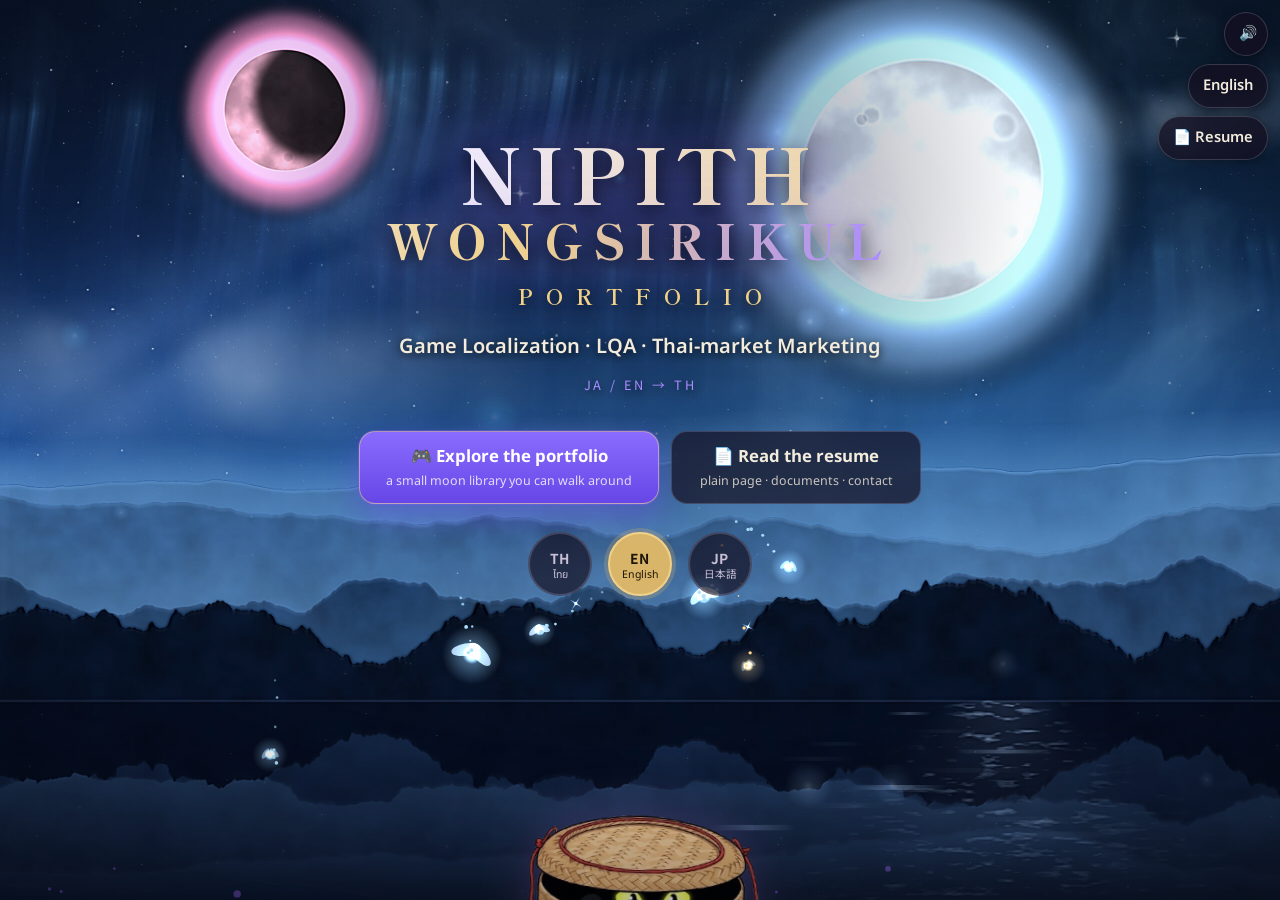
==== commit 66e7e282: "Polish pass: visa wording, shorter summary, per-language game titles, a11y focus handling, mascot an" ====
--- a/index.html
+++ b/index.html
@@ -2,7 +2,7 @@
 <html lang="en">
 <head>
   <meta charset="UTF-8">
-  <meta name="viewport" content="width=device-width, initial-scale=1.0, user-scalable=no, viewport-fit=cover">
+  <meta name="viewport" content="width=device-width, initial-scale=1.0, viewport-fit=cover">
   <!-- ★★ 2026-07-20: title/description/OG ต้องอยู่ใน HTML จริง ไม่ใช่ใส่ทีหลังด้วย JS
        บอทของ LinkedIn / X / Facebook / Google อ่านแต่ HTML ดิบ ไม่รัน JS
        ก่อนหน้านี้ title คือ "Interactive Game Resume" → แปะลิงก์แล้วขึ้นกล่องเปล่า
--- a/css/style.css
+++ b/css/style.css
@@ -622,6 +622,11 @@
 .resume-foot { margin-top: var(--sp-6); padding-top: var(--sp-4); border-top: 1px solid var(--line); color: var(--text-3); font-size: 0.8rem; }
 .resume-foot p { margin: 0 0 8px; }
 .resume-updated { color: var(--text-2); }
+.resume-about { margin: var(--sp-3) 0; padding: 10px 14px; border-radius: var(--r-2); background: var(--surface); border: 1px solid var(--line); }
+.resume-about summary { cursor: pointer; font-weight: 600; color: var(--text-2); }
+.resume-about summary:hover { color: var(--gold-2); }
+.resume-about .bullets li { font-size: 0.82rem; color: var(--text-2); }
+.gcard-thai { color: var(--text) !important; }
 
 /* ============================================
    7) Responsive · จอสัมผัส · reduced motion · print
